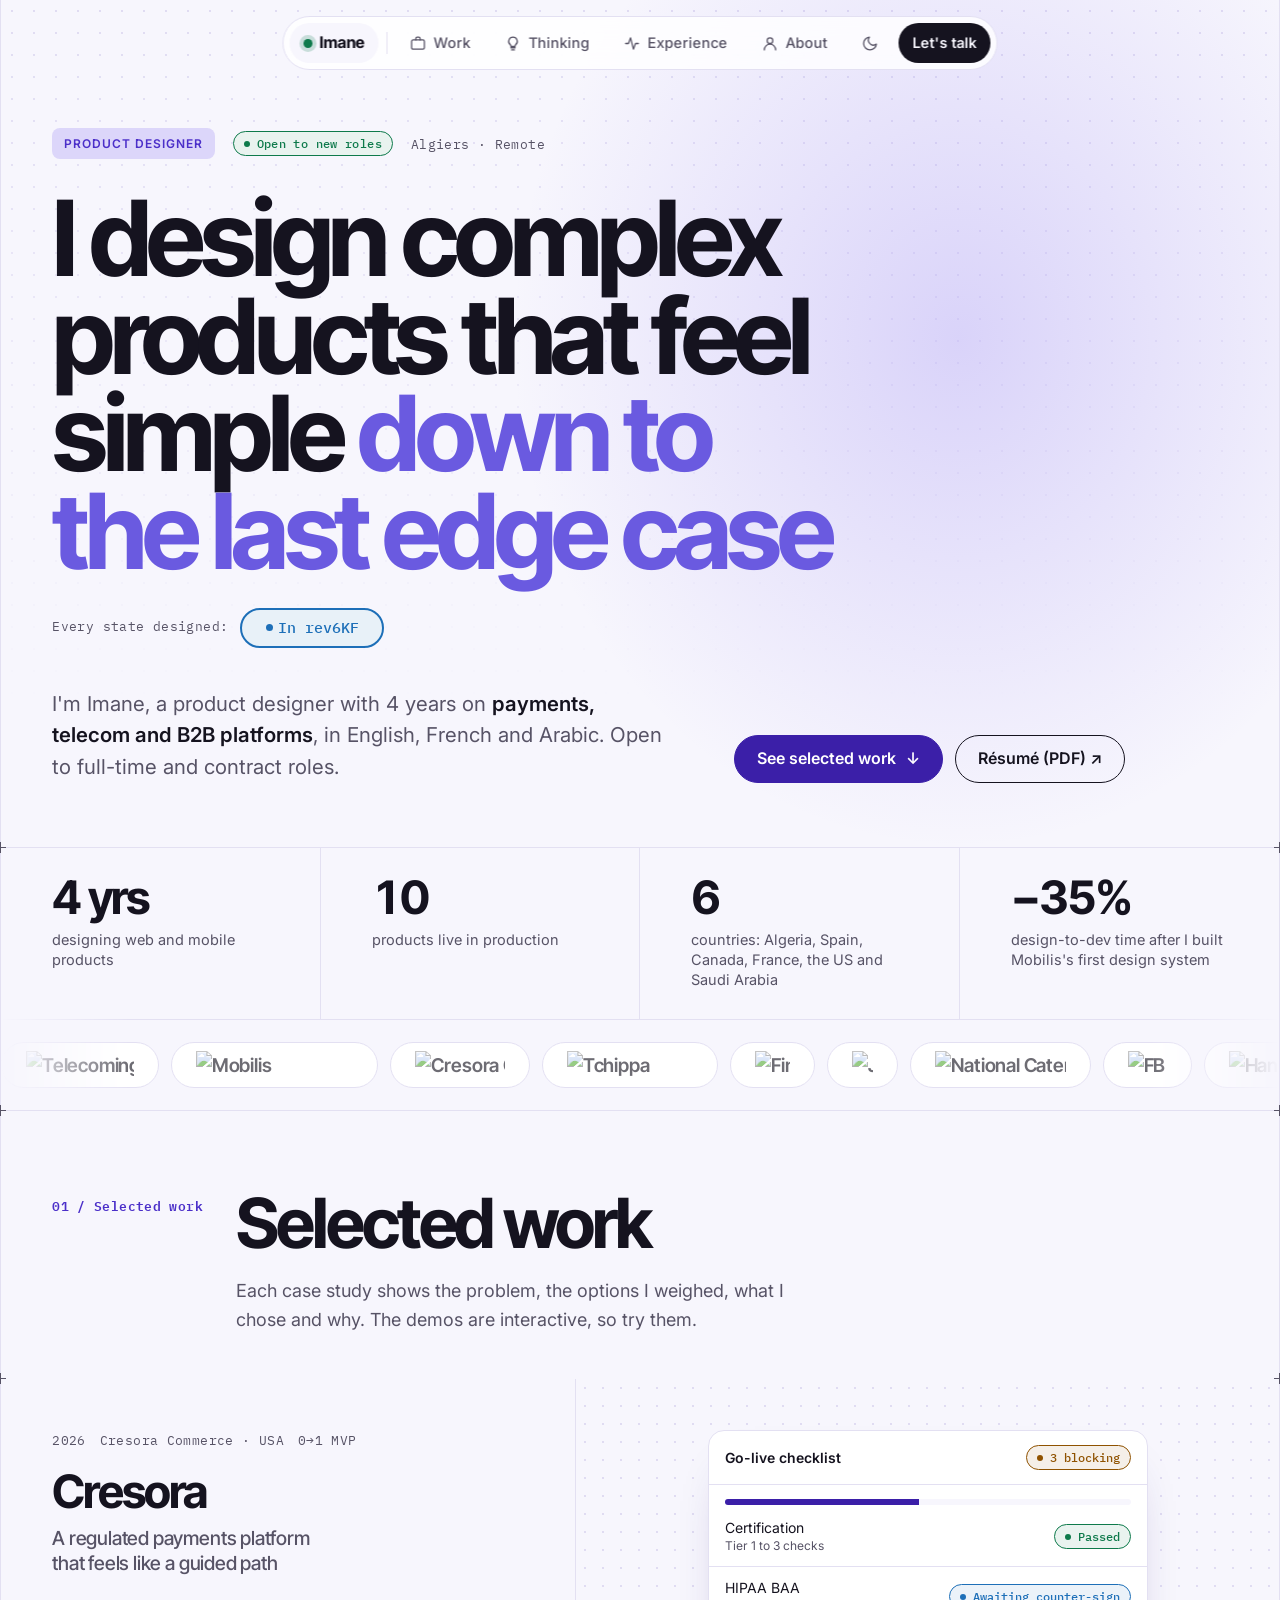
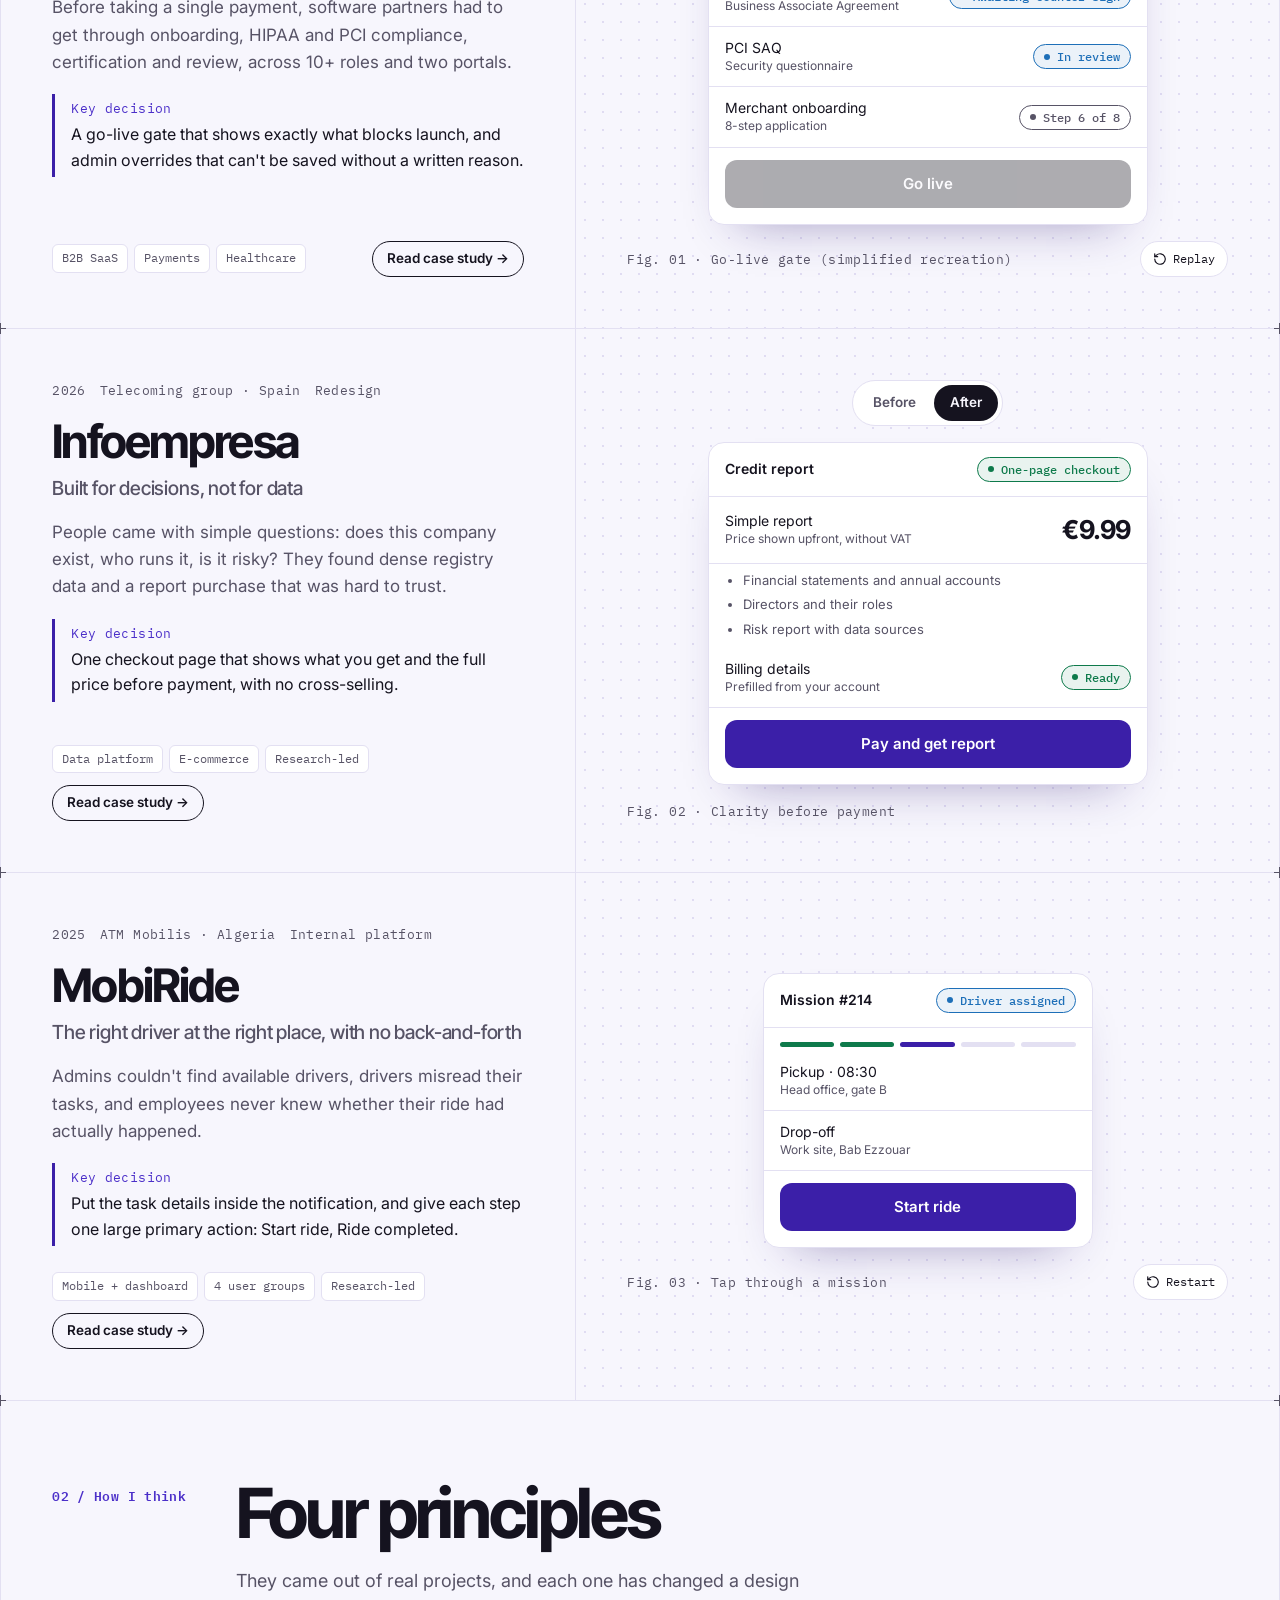
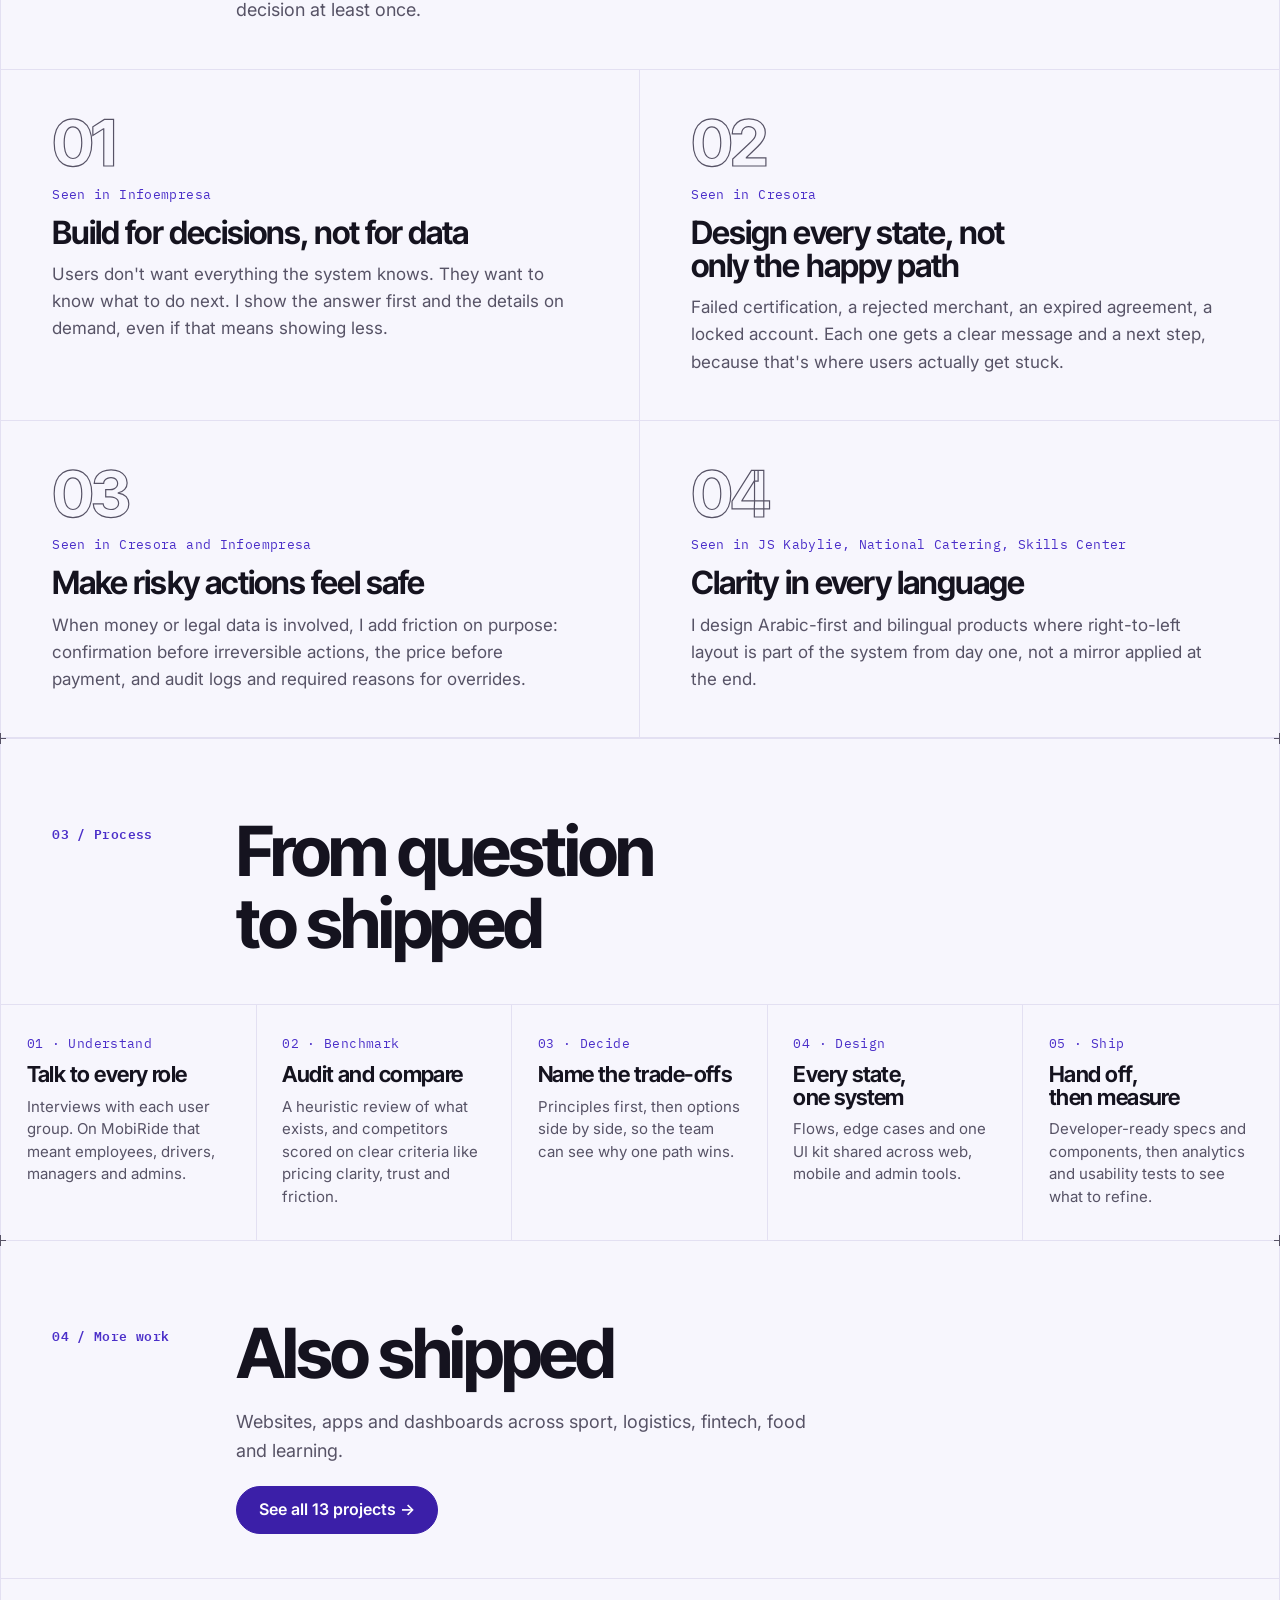
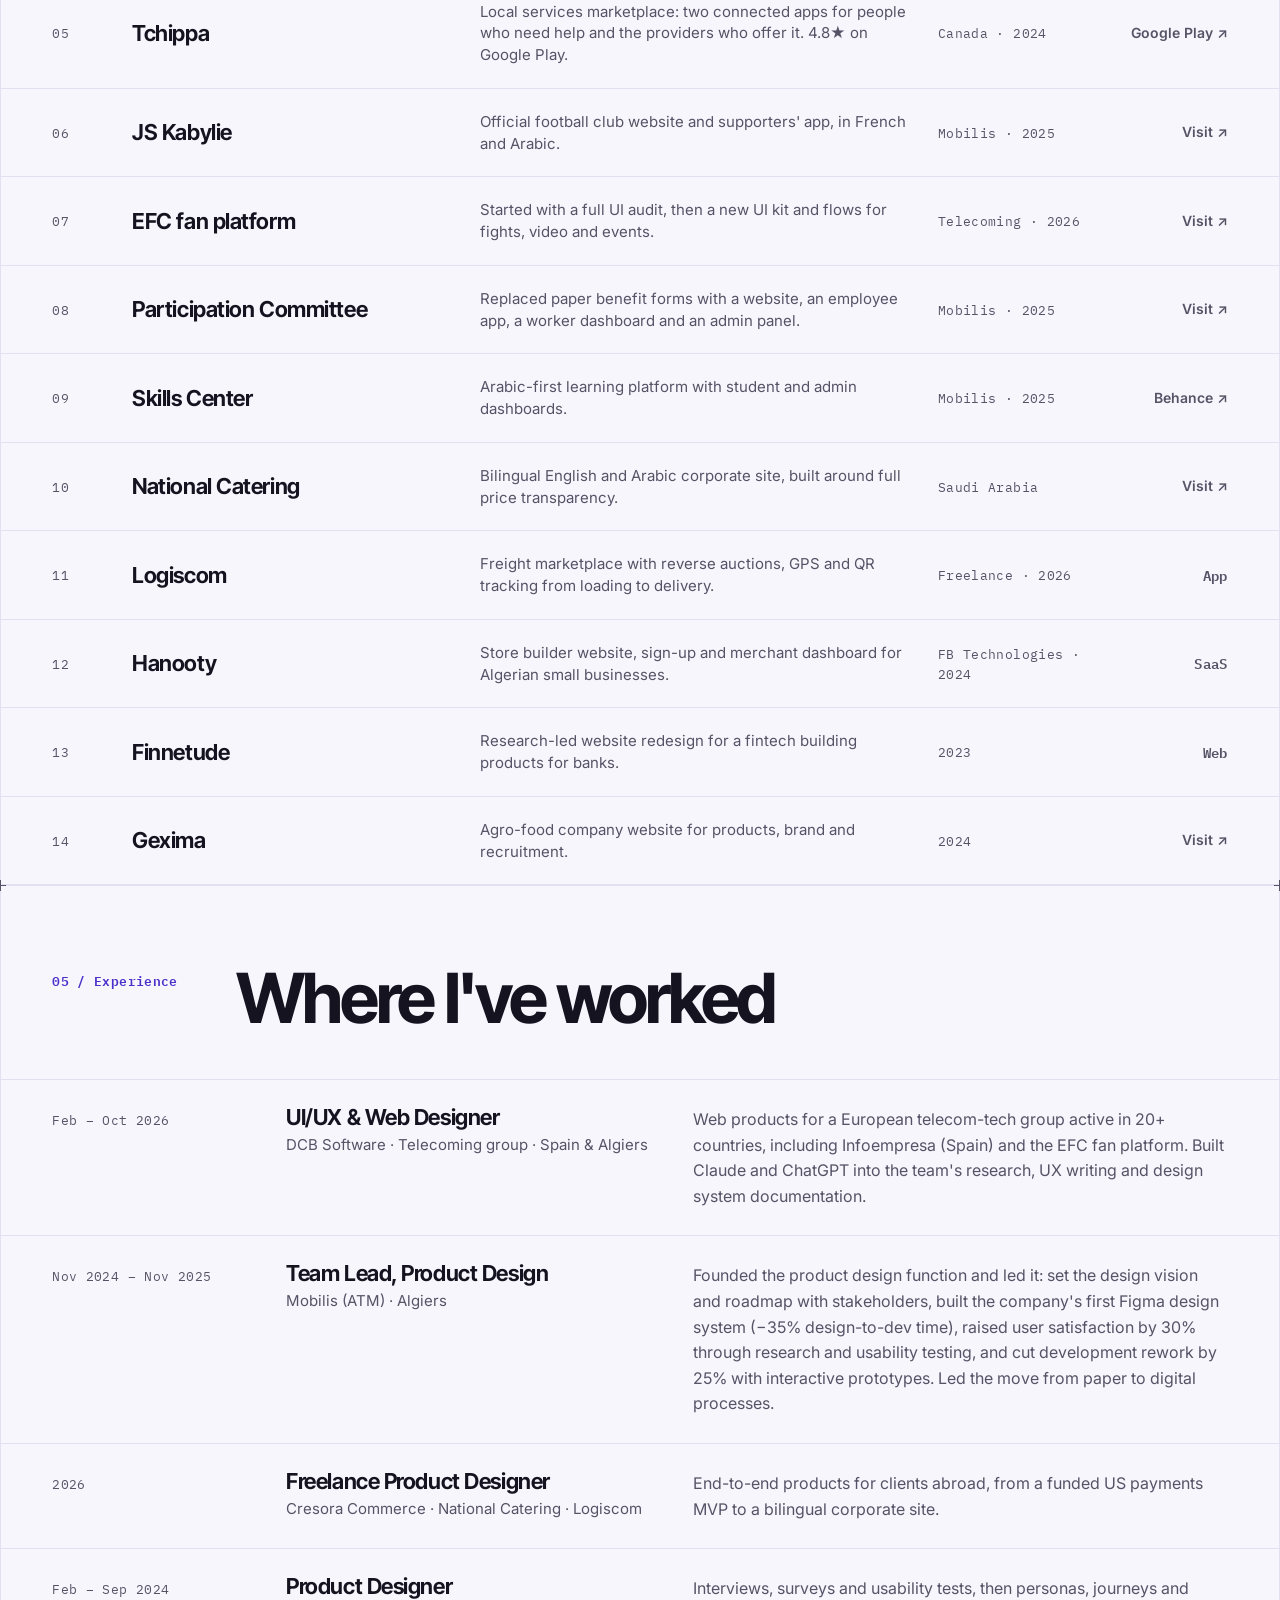
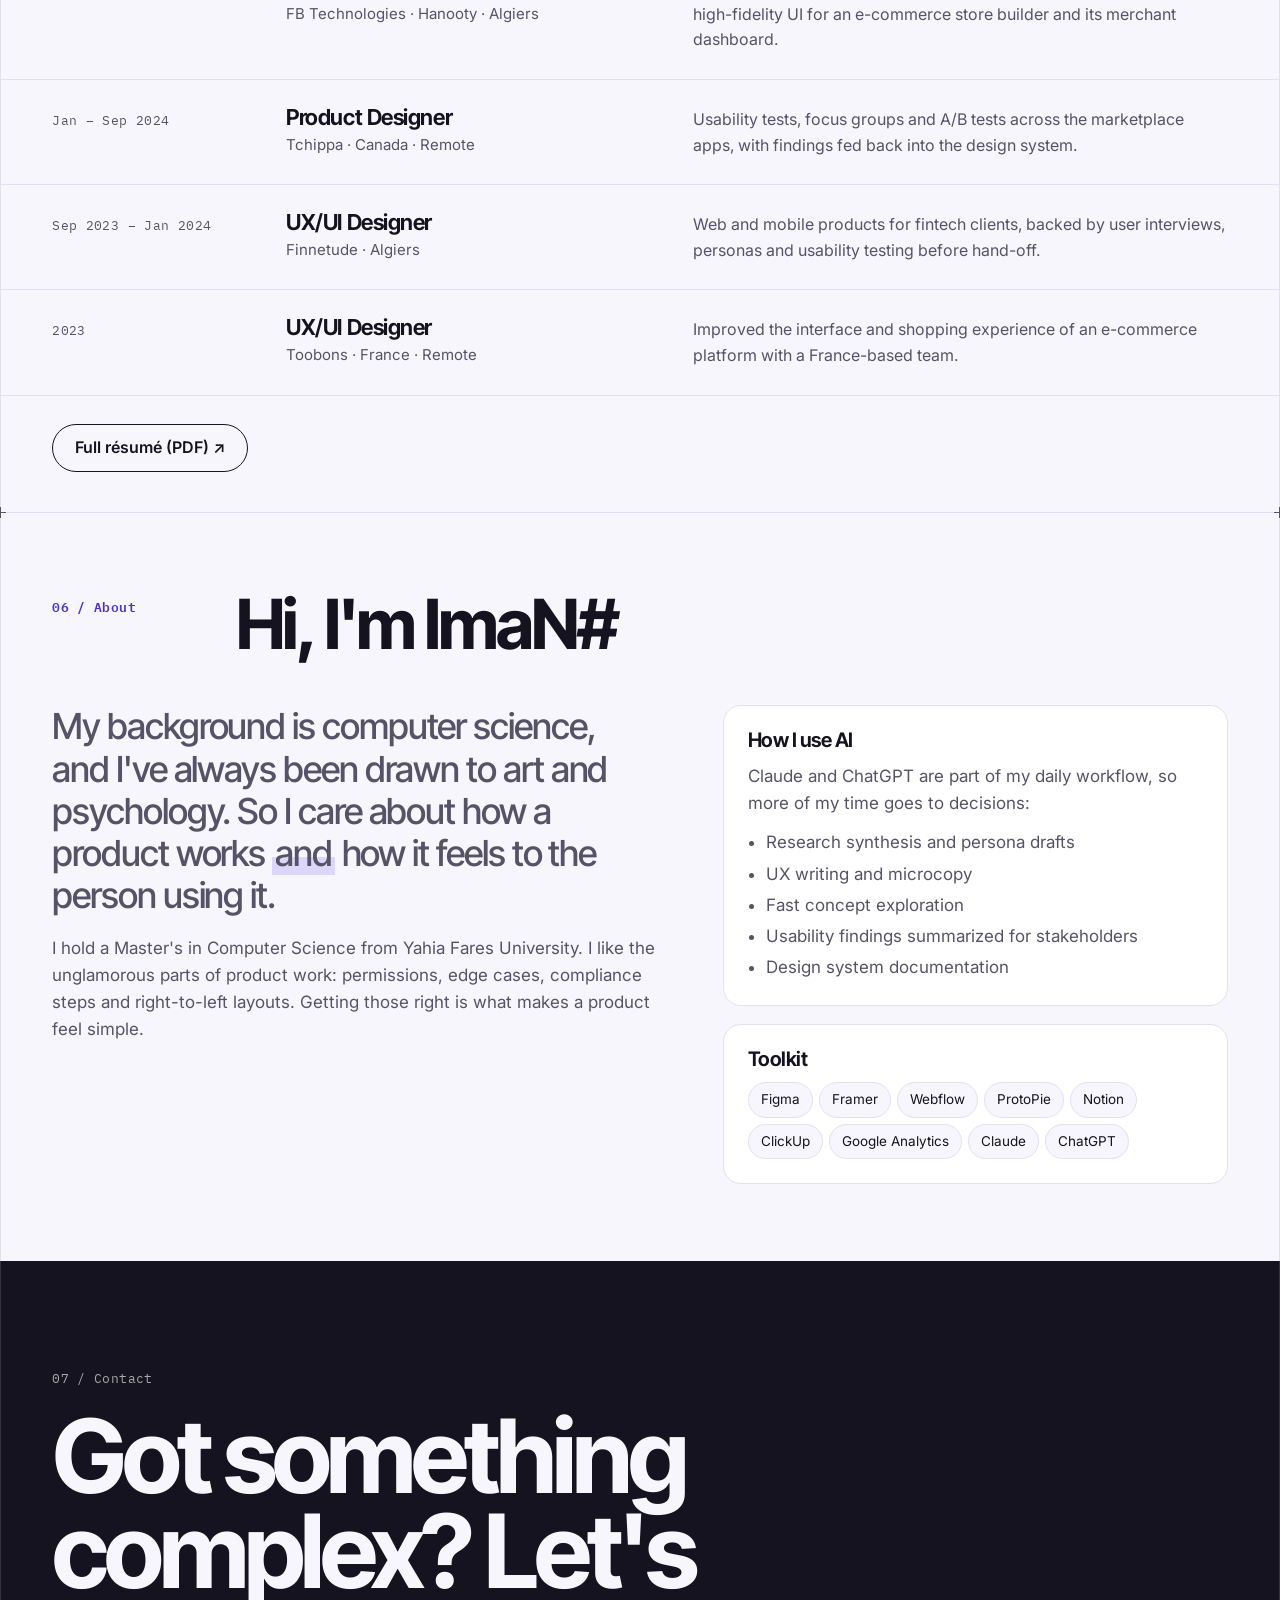
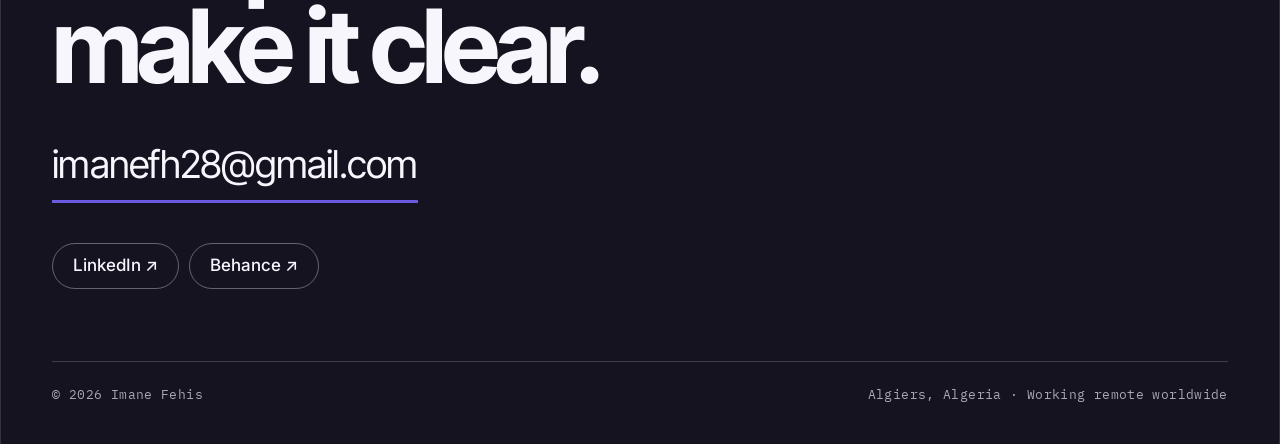
==== index.html @ be2cca4a "Add files via upload" ====
<!DOCTYPE html>
<html lang="en">
<head>
<meta charset="utf-8">
<meta name="viewport" content="width=device-width, initial-scale=1">
<title>Imane Fehis Portfolio</title>
<meta name="description" content="Imane Fehis, product designer for complex, regulated and bilingual products: payments, telecom and B2B platforms.">
<link rel="preconnect" href="https://fonts.googleapis.com">
<link rel="preconnect" href="https://fonts.gstatic.com" crossorigin="">
<link rel="stylesheet" href="https://fonts.googleapis.com/css2?family=Inter+Tight:wght@500;600;700;800&amp;family=Inter:wght@400;500;600&amp;family=IBM+Plex+Mono:wght@400;500;600&amp;display=swap">
<link rel="stylesheet" href="style.css?v=4">
</head>
<body>

<nav class="pillnav" aria-label="Main">
  <a class="home" href="#top" data-nav=""><span class="dot" aria-hidden="true"></span><span class="name">Imane</span></a>
  <span class="sep" aria-hidden="true"></span>
  <a href="work.html"><svg viewBox="0 0 24 24" fill="none" stroke="currentColor" stroke-width="1.8" stroke-linecap="round" stroke-linejoin="round" aria-hidden="true"><rect x="3" y="7" width="18" height="13" rx="2"></rect><path d="M9 7V5a2 2 0 0 1 2-2h2a2 2 0 0 1 2 2v2"></path></svg><span class="label">Work</span></a>
  <a href="#thinking" data-nav=""><svg viewBox="0 0 24 24" fill="none" stroke="currentColor" stroke-width="1.8" stroke-linecap="round" stroke-linejoin="round" aria-hidden="true"><path d="M9 18h6M10 21h4M12 3a6 6 0 0 0-4 10.5c.7.7 1 1.5 1 2.5h6c0-1 .3-1.8 1-2.5A6 6 0 0 0 12 3z"></path></svg><span class="label">Thinking</span></a>
  <a href="#experience" data-nav=""><svg viewBox="0 0 24 24" fill="none" stroke="currentColor" stroke-width="1.8" stroke-linecap="round" stroke-linejoin="round" aria-hidden="true"><path d="M3 12h4l3-8 4 16 3-8h4"></path></svg><span class="label">Experience</span></a>
  <a href="#about" data-nav=""><svg viewBox="0 0 24 24" fill="none" stroke="currentColor" stroke-width="1.8" stroke-linecap="round" stroke-linejoin="round" aria-hidden="true"><circle cx="12" cy="8" r="4"></circle><path d="M4 21a8 8 0 0 1 16 0"></path></svg><span class="label">About</span></a>
  <button type="button" id="themeToggle" aria-label="Switch theme"><svg viewBox="0 0 24 24" fill="none" stroke="currentColor" stroke-width="1.8" stroke-linecap="round" stroke-linejoin="round" aria-hidden="true"><path d="M21 12.8A9 9 0 1 1 11.2 3a7 7 0 0 0 9.8 9.8z"></path></svg></button>
  <a class="cta" href="#contact">Let's talk</a>
</nav>

<ul class="ticks" aria-label="Sections">
  <li><a href="#top" aria-label="Intro"></a></li>
  <li><a href="#work" aria-label="Selected work"></a></li>
  <li><a href="#thinking" aria-label="How I think"></a></li>
  <li><a href="#process" aria-label="Process"></a></li>
  <li><a href="#more" aria-label="More work"></a></li>
  <li><a href="#experience" aria-label="Experience"></a></li>
  <li><a href="#about" aria-label="About"></a></li>
  <li><a href="#contact" aria-label="Contact"></a></li>
</ul>

<main class="frame">
  <!-- HERO -->
  <section class="hero" id="top" data-track="">
    <div class="eyebrow mono">
      <span class="tagpill">Product designer</span>
      <span class="chip ok pulse">Open to new roles</span>
      <span>Algiers · Remote</span>
    </div>
    <h1><span class="w" style="--i:0">I</span> <span class="w" style="--i:1">design</span> <span class="w" style="--i:2">complex</span> <span class="w" style="--i:3">products</span> <span class="w" style="--i:4">that</span> <span class="w" style="--i:5">feel</span> <span class="w" style="--i:6">simple</span> <span class="h1-sub"><span class="w" style="--i:7">down</span> <span class="w" style="--i:8">to</span> <span class="w" style="--i:9">the</span> <span class="w" style="--i:10">last</span> <span class="w" style="--i:11">edge</span> <span class="w" style="--i:12">case</span></span></h1>
    <p class="state-row mono"><span>Every state designed:</span> <span class="live-state" id="liveState" style="color: var(--ok); background: color-mix(in srgb, var(--ok) 10%, var(--sheet));" aria-hidden="true">Approved</span></p>
    <div class="hero-grid">
      <div>
        <p class="lede">I'm Imane, a product designer with 4 years on <strong>payments, telecom and B2B platforms</strong>, in English, French and Arabic. Open to full-time and contract roles.</p>
      </div>
      <div class="actions">
        <a class="btn primary" href="#work">See selected work <span aria-hidden="true">↓</span></a>
        <a class="btn" href="resume.pdf" target="_blank" rel="noopener">Résumé (PDF) ↗</a>
      </div>
    </div>
  </section>

  <div class="band facts">
    <div class="fact"><b>4 yrs</b><span>designing web and mobile products</span></div>
    <div class="fact"><b>10</b><span>products live in production</span></div>
    <div class="fact"><b>6</b><span>countries: Algeria, Spain, Canada, France, the US and Saudi Arabia</span></div>
    <div class="fact"><b>−35%</b><span>design-to-dev time after I built Mobilis's first design system</span></div>
  </div>

  <div class="band marquee" aria-label="Teams I've designed for">
    <ul>
      <li class="logo-li"><img class="logo" src="images/logos/telecoming.png" alt="Telecoming" style="aspect-ratio: 366 / 95;"></li><li class="logo-li"><img class="logo" src="images/logos/mobilis.png" alt="Mobilis" style="aspect-ratio: 349 / 62;"></li><li class="logo-li"><img class="logo" src="images/logos/cresora.png" alt="Cresora Commerce" style="aspect-ratio: 383 / 120;"></li><li class="logo-li"><img class="logo" src="images/logos/tchippa.png" alt="Tchippa" style="aspect-ratio: 541 / 120;"></li><li class="logo-li"><img class="logo" src="images/logos/finnetude.png" alt="Finnetude" style="aspect-ratio: 142 / 114;"></li><li class="logo-li"><img class="logo" src="images/logos/jskabylie.png" alt="JS Kabylie" style="aspect-ratio: 92 / 120;"></li><li class="logo-li"><img class="logo" src="images/logos/nationalcatering.png" alt="National Catering" style="aspect-ratio: 558 / 120;"></li><li class="logo-li"><img class="logo" src="images/logos/fbtech.png" alt="FB Technologies" style="aspect-ratio: 167 / 120;"></li><li class="logo-li"><img class="logo" src="images/logos/hanooty.png" alt="Hanooty" style="aspect-ratio: 195 / 74;"></li><li class="logo-li"><img class="logo" src="images/logos/efc.png" alt="EFC" style="aspect-ratio: 281 / 120;"></li><li class="logo-li"><img class="logo" src="images/logos/infoempresa.png" alt="Infoempresa" style="aspect-ratio: 551 / 120;"></li><li class="logo-li" aria-hidden="true"><img class="logo" src="images/logos/telecoming.png" alt="" style="aspect-ratio: 366 / 95;"></li><li class="logo-li" aria-hidden="true"><img class="logo" src="images/logos/mobilis.png" alt="" style="aspect-ratio: 349 / 62;"></li><li class="logo-li" aria-hidden="true"><img class="logo" src="images/logos/cresora.png" alt="" style="aspect-ratio: 383 / 120;"></li><li class="logo-li" aria-hidden="true"><img class="logo" src="images/logos/tchippa.png" alt="" style="aspect-ratio: 541 / 120;"></li><li class="logo-li" aria-hidden="true"><img class="logo" src="images/logos/finnetude.png" alt="" style="aspect-ratio: 142 / 114;"></li><li class="logo-li" aria-hidden="true"><img class="logo" src="images/logos/jskabylie.png" alt="" style="aspect-ratio: 92 / 120;"></li><li class="logo-li" aria-hidden="true"><img class="logo" src="images/logos/nationalcatering.png" alt="" style="aspect-ratio: 558 / 120;"></li><li class="logo-li" aria-hidden="true"><img class="logo" src="images/logos/fbtech.png" alt="" style="aspect-ratio: 167 / 120;"></li><li class="logo-li" aria-hidden="true"><img class="logo" src="images/logos/hanooty.png" alt="" style="aspect-ratio: 195 / 74;"></li><li class="logo-li" aria-hidden="true"><img class="logo" src="images/logos/efc.png" alt="" style="aspect-ratio: 281 / 120;"></li><li class="logo-li" aria-hidden="true"><img class="logo" src="images/logos/infoempresa.png" alt="" style="aspect-ratio: 551 / 120;"></li>
    </ul>
  </div>

  <!-- SELECTED WORK -->
  <section class="band" id="work" data-track="">
    <div class="inner" style="padding-bottom: 0;">
      <div class="head">
        <span class="num mono">01 / Selected work</span>
        <div>
          <h2 data-scramble="">Selected work</h2>
          <p>Each case study shows the problem, the options I weighed, what I chose and why. The demos are interactive, so try them.</p>
        </div>
      </div>
    </div>

    <!-- Cresora -->
    <article class="feature band">
      <div class="feature-text">
        <div class="feature-meta mono"><span>2026</span><span>Cresora Commerce · USA</span><span>0→1 MVP</span></div>
        <h3>Cresora <small>A regulated payments platform that feels like a guided path</small></h3>
        <p class="problem">Before taking a single payment, software partners had to get through onboarding, HIPAA and PCI compliance, certification and review, across 10+ roles and two portals.</p>
        <div class="decision"><span class="k mono">Key decision</span><p>A go-live gate that shows exactly what blocks launch, and admin overrides that can't be saved without a written reason.</p></div>
        <div class="feature-foot">
          <div class="tags"><span class="tag">B2B SaaS</span><span class="tag">Payments</span><span class="tag">Healthcare</span></div>
          <a class="btn small" href="cresora.html">Read case study →</a>
        </div>
      </div>
      <div class="stage">
        <div class="demo" id="demoGate">
          <div class="demo-head"><span>Go-live checklist</span><span class="chip warn" data-k="head">3 blocking</span></div>
          <div class="bar"><i></i></div>
          <div class="demo-row"><div class="l">Certification<small>Tier 1 to 3 checks</small></div><span class="chip ok" data-k="cert">Passed</span></div>
          <div class="demo-row"><div class="l">HIPAA BAA<small>Business Associate Agreement</small></div><span class="chip review" data-k="baa">Awaiting counter-sign</span></div>
          <div class="demo-row"><div class="l">PCI SAQ<small>Security questionnaire</small></div><span class="chip block" data-k="pci">Missing</span></div>
          <div class="demo-row"><div class="l">Merchant onboarding<small>8-step application</small></div><span class="chip idle" data-k="mer">Step 6 of 8</span></div>
          <button type="button" class="demo-btn" disabled="">Go live</button>
        </div>
        <div class="fig mono"><span>Fig. 01 · Go-live gate (simplified recreation)</span><button type="button" class="replay" data-replay="gate"><svg viewBox="0 0 24 24" fill="none" stroke="currentColor" stroke-width="2" stroke-linecap="round" stroke-linejoin="round" aria-hidden="true"><path d="M3 12a9 9 0 1 0 3-6.7L3 8"></path><path d="M3 3v5h5"></path></svg>Replay</button></div>
      </div>
    </article>

    <!-- Infoempresa -->
    <article class="feature band">
      <div class="feature-text">
        <div class="feature-meta mono"><span>2026</span><span>Telecoming group · Spain</span><span>Redesign</span></div>
        <h3>Infoempresa <small>Built for decisions, not for data</small></h3>
        <p class="problem">People came with simple questions: does this company exist, who runs it, is it risky? They found dense registry data and a report purchase that was hard to trust.</p>
        <div class="decision"><span class="k mono">Key decision</span><p>One checkout page that shows what you get and the full price before payment, with no cross-selling.</p></div>
        <div class="feature-foot">
          <div class="tags"><span class="tag">Data platform</span><span class="tag">E-commerce</span><span class="tag">Research-led</span></div>
          <a class="btn small" href="infoempresa.html">Read case study →</a>
        </div>
      </div>
      <div class="stage">
        <div class="seg" role="group" aria-label="Compare checkout versions">
          <button type="button" data-mode="before" aria-pressed="false">Before</button>
          <button type="button" data-mode="after" aria-pressed="true">After</button>
        </div>
        <div class="demo" id="demoBuy">
          <div data-show="before" class="hide">
            <div class="demo-head"><span>Credit report</span><span class="chip idle">Step 1 of 3</span></div>
            <div class="demo-row"><div class="l">What's included?<small>Shown after adding to cart</small></div><span class="chip block">Unclear</span></div>
            <div class="demo-row"><div class="l">Price<small>Calculated at checkout</small></div><span class="chip block">Hidden</span></div>
            <div class="demo-row"><div class="l">Then<small>Cart → Billing → Payment</small></div><span class="chip warn">3 pages</span></div>
            <button type="button" class="demo-btn">Add to cart</button>
          </div>
          <div data-show="after">
            <div class="demo-head"><span>Credit report</span><span class="chip ok">One-page checkout</span></div>
            <div class="demo-row"><div class="l">Simple report<small>Price shown upfront, without VAT</small></div><span class="price">€9.99</span></div>
            <ul class="includes">
              <li>Financial statements and annual accounts</li>
              <li>Directors and their roles</li>
              <li>Risk report with data sources</li>
            </ul>
            <div class="demo-row"><div class="l">Billing details<small>Prefilled from your account</small></div><span class="chip ok">Ready</span></div>
            <button type="button" class="demo-btn go">Pay and get report</button>
          </div>
        </div>
        <div class="fig mono"><span>Fig. 02 · Clarity before payment</span></div>
      </div>
    </article>

    <!-- MobiRide -->
    <article class="feature band">
      <div class="feature-text">
        <div class="feature-meta mono"><span>2025</span><span>ATM Mobilis · Algeria</span><span>Internal platform</span></div>
        <h3>MobiRide <small>The right driver at the right place, with no back-and-forth</small></h3>
        <p class="problem">Admins couldn't find available drivers, drivers misread their tasks, and employees never knew whether their ride had actually happened.</p>
        <div class="decision"><span class="k mono">Key decision</span><p>Put the task details inside the notification, and give each step one large primary action: Start ride, Ride completed.</p></div>
        <div class="feature-foot">
          <div class="tags"><span class="tag">Mobile + dashboard</span><span class="tag">4 user groups</span><span class="tag">Research-led</span></div>
          <a class="btn small" href="mobiride.html">Read case study →</a>
        </div>
      </div>
      <div class="stage">
        <div class="demo" id="demoRide" style="max-width: 330px;">
          <div class="demo-head"><span>Mission #214</span><span class="chip review" data-k="status">Driver assigned</span></div>
          <div class="steps" aria-hidden="true"><span></span><span></span><span></span><span></span><span></span></div>
          <div class="demo-row"><div class="l">Pickup · 08:30<small>Head office, gate B</small></div></div>
          <div class="demo-row"><div class="l">Drop-off<small>Work site, Bab Ezzouar</small></div></div>
          <button type="button" class="demo-btn go">Start ride</button>
          <div data-k="rate" class="hide">
            <div class="demo-row"><div class="l">How was your ride?<small>Employee view</small></div></div>
            <div class="stars">
              <button type="button" aria-label="1 star" aria-pressed="false">★</button>
              <button type="button" aria-label="2 stars" aria-pressed="false">★</button>
              <button type="button" aria-label="3 stars" aria-pressed="false">★</button>
              <button type="button" aria-label="4 stars" aria-pressed="false">★</button>
              <button type="button" aria-label="5 stars" aria-pressed="false">★</button>
            </div>
          </div>
          <div class="toast hide" data-k="toast" role="status">Employee notified: your ride is complete.</div>
        </div>
        <div class="fig mono"><span>Fig. 03 · Tap through a mission</span><button type="button" class="replay" data-replay="ride"><svg viewBox="0 0 24 24" fill="none" stroke="currentColor" stroke-width="2" stroke-linecap="round" stroke-linejoin="round" aria-hidden="true"><path d="M3 12a9 9 0 1 0 3-6.7L3 8"></path><path d="M3 3v5h5"></path></svg>Restart</button></div>
      </div>
    </article>
  </section>

  <!-- HOW I THINK -->
  <section class="band" id="thinking" data-track="">
    <div class="inner" style="padding-bottom: 0;">
      <div class="head">
        <span class="num mono">02 / How I think</span>
        <div>
          <h2 data-scramble="">Four principles</h2>
          <p>They came out of real projects, and each one has changed a design decision at least once.</p>
        </div>
      </div>
    </div>
    <div class="principles">
      <div class="principle reveal"><span class="n" aria-hidden="true">01</span><span class="mono seen">Seen in Infoempresa</span><h3>Build for decisions, not for data</h3><p>Users don't want everything the system knows. They want to know what to do next. I show the answer first and the details on demand, even if that means showing less.</p></div>
      <div class="principle reveal"><span class="n" aria-hidden="true">02</span><span class="mono seen">Seen in Cresora</span><h3>Design every state, not only the happy path</h3><p>Failed certification, a rejected merchant, an expired agreement, a locked account. Each one gets a clear message and a next step, because that's where users actually get stuck.</p></div>
      <div class="principle reveal"><span class="n" aria-hidden="true">03</span><span class="mono seen">Seen in Cresora and Infoempresa</span><h3>Make risky actions feel safe</h3><p>When money or legal data is involved, I add friction on purpose: confirmation before irreversible actions, the price before payment, and audit logs and required reasons for overrides.</p></div>
      <div class="principle reveal"><span class="n" aria-hidden="true">04</span><span class="mono seen">Seen in JS Kabylie, National Catering, Skills Center</span><h3>Clarity in every language</h3><p>I design Arabic-first and bilingual products where right-to-left layout is part of the system from day one, not a mirror applied at the end.</p></div>
    </div>
  </section>

  <!-- PROCESS -->
  <section class="band" id="process" data-track="">
    <div class="inner" style="padding-bottom: 0;">
      <div class="head">
        <span class="num mono">03 / Process</span>
        <div><h2 data-scramble="">From question to shipped</h2></div>
      </div>
    </div>
    <div class="process">
      <div class="step"><span class="mono">01 · Understand</span><h4>Talk to every role</h4><p>Interviews with each user group. On MobiRide that meant employees, drivers, managers and admins.</p></div>
      <div class="step"><span class="mono">02 · Benchmark</span><h4>Audit and compare</h4><p>A heuristic review of what exists, and competitors scored on clear criteria like pricing clarity, trust and friction.</p></div>
      <div class="step"><span class="mono">03 · Decide</span><h4>Name the trade-offs</h4><p>Principles first, then options side by side, so the team can see why one path wins.</p></div>
      <div class="step"><span class="mono">04 · Design</span><h4>Every state, one system</h4><p>Flows, edge cases and one UI kit shared across web, mobile and admin tools.</p></div>
      <div class="step"><span class="mono">05 · Ship</span><h4>Hand off, then measure</h4><p>Developer-ready specs and components, then analytics and usability tests to see what to refine.</p></div>
    </div>
  </section>

  <!-- MORE WORK -->
  <section class="band" id="more" data-track="">
    <div class="inner" style="padding-bottom: 0;">
      <div class="head">
        <span class="num mono">04 / More work</span>
        <div>
          <h2 data-scramble="">Also shipped</h2>
          <p>Websites, apps and dashboards across sport, logistics, fintech, food and learning.</p>
          <p style="margin-top: 20px;"><a class="btn primary" href="work.html">See all 13 projects →</a></p>
        </div>
      </div>
    </div>
    <div class="index-list">
      <a class="irow" href="https://play.google.com/store/apps/details?id=com.tchippa.app"><span class="i mono">05</span><h4>Tchippa</h4><p>Local services marketplace: two connected apps for people who need help and the providers who offer it. 4.8★ on Google Play.</p><span class="who mono">Canada · 2024</span><span class="go">Google Play ↗</span></a>
      <a class="irow" href="https://jskabylie.dz/"><span class="i mono">06</span><h4>JS Kabylie</h4><p>Official football club website and supporters' app, in French and Arabic.</p><span class="who mono">Mobilis · 2025</span><span class="go">Visit ↗</span></a>
      <a class="irow" href="https://za.efcfights.net/en"><span class="i mono">07</span><h4>EFC fan platform</h4><p>Started with a full UI audit, then a new UI kit and flows for fights, video and events.</p><span class="who mono">Telecoming · 2026</span><span class="go">Visit ↗</span></a>
      <a class="irow" href="https://cp.mobilis.dz/"><span class="i mono">08</span><h4>Participation Committee</h4><p>Replaced paper benefit forms with a website, an employee app, a worker dashboard and an admin panel.</p><span class="who mono">Mobilis · 2025</span><span class="go">Visit ↗</span></a>
      <a class="irow" href="https://www.behance.net/gallery/230549726/SkillCenter-Digital-Learning-Platform"><span class="i mono">09</span><h4>Skills Center</h4><p>Arabic-first learning platform with student and admin dashboards.</p><span class="who mono">Mobilis · 2025</span><span class="go">Behance ↗</span></a>
      <a class="irow" href="https://nationalcatering.sa/"><span class="i mono">10</span><h4>National Catering</h4><p>Bilingual English and Arabic corporate site, built around full price transparency.</p><span class="who mono">Saudi Arabia</span><span class="go">Visit ↗</span></a>
      <div class="irow"><span class="i mono">11</span><h4>Logiscom</h4><p>Freight marketplace with reverse auctions, GPS and QR tracking from loading to delivery.</p><span class="who mono">Freelance · 2026</span><span class="go mono">App</span></div>
      <div class="irow"><span class="i mono">12</span><h4>Hanooty</h4><p>Store builder website, sign-up and merchant dashboard for Algerian small businesses.</p><span class="who mono">FB Technologies · 2024</span><span class="go mono">SaaS</span></div>
      <div class="irow"><span class="i mono">13</span><h4>Finnetude</h4><p>Research-led website redesign for a fintech building products for banks.</p><span class="who mono">2023</span><span class="go mono">Web</span></div>
      <a class="irow" href="https://gexima.dz/"><span class="i mono">14</span><h4>Gexima</h4><p>Agro-food company website for products, brand and recruitment.</p><span class="who mono">2024</span><span class="go">Visit ↗</span></a>
    </div>
  </section>

  <!-- EXPERIENCE -->
  <section class="band" id="experience" data-track="">
    <div class="inner" style="padding-bottom: 0;">
      <div class="head">
        <span class="num mono">05 / Experience</span>
        <div><h2 data-scramble="">Where I've worked</h2></div>
      </div>
    </div>
    <div class="xp">
      <div class="xp-row"><span class="when mono">Feb – Oct 2026</span><div><h4>UI/UX &amp; Web Designer</h4><div class="org">DCB Software · Telecoming group · Spain &amp; Algiers</div></div><p>Web products for a European telecom-tech group active in 20+ countries, including Infoempresa (Spain) and the EFC fan platform. Built Claude and ChatGPT into the team's research, UX writing and design system documentation.</p></div>
      <div class="xp-row"><span class="when mono">Nov 2024 – Nov 2025</span><div><h4>Team Lead, Product Design</h4><div class="org">Mobilis (ATM) · Algiers</div></div><p>Founded the product design function and led it: set the design vision and roadmap with stakeholders, built the company's first Figma design system (−35% design-to-dev time), raised user satisfaction by 30% through research and usability testing, and cut development rework by 25% with interactive prototypes. Led the move from paper to digital processes.</p></div>
      <div class="xp-row"><span class="when mono">2026</span><div><h4>Freelance Product Designer</h4><div class="org">Cresora Commerce · National Catering · Logiscom</div></div><p>End-to-end products for clients abroad, from a funded US payments MVP to a bilingual corporate site.</p></div>
      <div class="xp-row"><span class="when mono">Feb – Sep 2024</span><div><h4>Product Designer</h4><div class="org">FB Technologies · Hanooty · Algiers</div></div><p>Interviews, surveys and usability tests, then personas, journeys and high-fidelity UI for an e-commerce store builder and its merchant dashboard.</p></div>
      <div class="xp-row"><span class="when mono">Jan – Sep 2024</span><div><h4>Product Designer</h4><div class="org">Tchippa · Canada · Remote</div></div><p>Usability tests, focus groups and A/B tests across the marketplace apps, with findings fed back into the design system.</p></div>
      <div class="xp-row"><span class="when mono">Sep 2023 – Jan 2024</span><div><h4>UX/UI Designer</h4><div class="org">Finnetude · Algiers</div></div><p>Web and mobile products for fintech clients, backed by user interviews, personas and usability testing before hand-off.</p></div>
      <div class="xp-row"><span class="when mono">2023</span><div><h4>UX/UI Designer</h4><div class="org">Toobons · France · Remote</div></div><p>Improved the interface and shopping experience of an e-commerce platform with a France-based team.</p></div>
    </div>
    <div class="inner" style="padding-top: 28px; padding-bottom: 40px;"><a class="btn" href="resume.pdf" target="_blank" rel="noopener">Full résumé (PDF) ↗</a></div>
  </section>

  <!-- ABOUT -->
  <section class="band" id="about" data-track="">
    <div class="inner">
      <div class="head">
        <span class="num mono">06 / About</span>
        <div><h2 data-scramble="">Hi, I'm Imane</h2></div>
      </div>
      <div class="about">
        <div class="col">
          <p class="big">My background is computer science, and I've always been drawn to art and psychology. So I care about how a product works <span class="hl">and</span> how it feels to the person using it.</p>
          <p>I hold a Master's in Computer Science from Yahia Fares University. I like the unglamorous parts of product work: permissions, edge cases, compliance steps and right-to-left layouts. Getting those right is what makes a product feel simple.</p>
        </div>
        <div class="col">
          <div class="card">
            <h4>How I use AI</h4>
            <p>Claude and ChatGPT are part of my daily workflow, so more of my time goes to decisions:</p>
            <ul style="margin: 0; padding-left: 18px; display: flex; flex-direction: column; gap: 4px;"><li>Research synthesis and persona drafts</li><li>UX writing and microcopy</li><li>Fast concept exploration</li><li>Usability findings summarized for stakeholders</li><li>Design system documentation</li></ul>
          </div>
          <div class="card">
            <h4>Toolkit</h4>
            <div class="pills"><span>Figma</span><span>Framer</span><span>Webflow</span><span>ProtoPie</span><span>Notion</span><span>ClickUp</span><span>Google Analytics</span><span>Claude</span><span>ChatGPT</span></div>
          </div>
        </div>
      </div>
    </div>
  </section>
</main>

<footer class="contact" id="contact" data-track="">
  <div class="frame" style="border-color: color-mix(in srgb, var(--paper) 14%, transparent);">
    <div class="inner">
      <span class="mono">07 / Contact</span>
      <h2>Got something complex? Let's make it clear.</h2>
      <a class="mail" href="mailto:imanefh28@gmail.com">imanefh28@gmail.com</a>
      <div class="links">
        <a href="https://www.linkedin.com/in/fehis-imane/">LinkedIn ↗</a>
        <a href="https://www.behance.net/imanefh">Behance ↗</a>
      </div>
      <div class="foot mono"><span>© <span id="year">2026</span> Imane Fehis</span><span>Algiers, Algeria · Working remote worldwide</span></div>
    </div>
  </div>
</footer>

<script src="main.js?v=4"></script>
</body>
</html>
---- style.css ----
/* Imane Fehis portfolio
   Layout idea: a framed "product spec sheet". Hairline frame rails with
   corner ticks, numbered sections, figure captions. Indigo brand accent.
   The bold moments: live state chips and interactive demos you can replay. */
/* Brand: indigo, violet and lavender from the LinkedIn banner. */
:root {
  --paper: #F7F6FD;
  --sheet: #FFFFFF;
  --ink: #15131F;
  --ink-2: #575366;
  --line: #E3E0F2;
  --accent: #3B1FA8;
  --on-accent: #FFFFFF;
  --accent-text: #4B2FC9;
  --violet: #6A5AE0;
  --tint: #DCD6FA;
  --glow: rgba(140, 120, 240, 0.28);
  --ok: #0E7A4B;
  --warn: #8F5200;
  --block: #B4233A;
  --review: #1D6FB8;
  --todo-ink: #9A3D00;
  --todo-bg: #FFF2E5;
  --todo-line: #EA6A0A;
  --grid-dot: rgba(59, 31, 168, 0.12);
  --shadow: 0 24px 48px -30px rgba(40, 20, 110, 0.45);

  --display: "Inter Tight", "Inter", system-ui, sans-serif;
  --body: "Inter", system-ui, -apple-system, "Segoe UI", sans-serif;
  --mono: "IBM Plex Mono", ui-monospace, "SFMono-Regular", Menlo, monospace;

  --frame: 1280px;
  --pad: clamp(18px, 4vw, 56px);
  color-scheme: light;
}
@media (prefers-color-scheme: dark) {
  :root:not([data-theme="light"]) {
    --paper: #0F0D17; --sheet: #18152A; --ink: #F0EEFA; --ink-2: #A9A4C2; --line: #2A2640;
    --accent: #A99BFF; --on-accent: #15131F; --accent-text: #B9AEFF; --violet: #A99BFF; --tint: #3A3170; --glow: rgba(120, 100, 240, 0.22);
    --ok: #3FCF8E; --warn: #F0B04A; --block: #FF6B7D; --review: #6CB4F5;
    --todo-ink: #FFB879; --todo-bg: #33200F; --todo-line: #F08A2E;
    --grid-dot: rgba(200, 190, 255, 0.08); --shadow: 0 24px 48px -30px rgba(0, 0, 0, 0.8);
    color-scheme: dark;
  }
}
:root[data-theme="dark"] {
  --paper: #0F0D17; --sheet: #18152A; --ink: #F0EEFA; --ink-2: #A9A4C2; --line: #2A2640;
  --accent: #A99BFF; --on-accent: #15131F; --accent-text: #B9AEFF; --violet: #A99BFF; --tint: #3A3170; --glow: rgba(120, 100, 240, 0.22);
  --ok: #3FCF8E; --warn: #F0B04A; --block: #FF6B7D; --review: #6CB4F5;
  --todo-ink: #FFB879; --todo-bg: #33200F; --todo-line: #F08A2E;
  --grid-dot: rgba(200, 190, 255, 0.08); --shadow: 0 24px 48px -30px rgba(0, 0, 0, 0.8);
  color-scheme: dark;
}

* { box-sizing: border-box; }
html { scroll-behavior: smooth; scroll-padding-top: 96px; }
body { margin: 0; background: var(--paper); color: var(--ink); font-family: var(--body); font-size: 17px; line-height: 1.6; -webkit-font-smoothing: antialiased; transition: background .3s ease, color .3s ease; }
img { max-width: 100%; display: block; }
a { color: var(--ink); text-decoration-color: var(--accent); text-decoration-thickness: 2px; text-underline-offset: 4px; }
a:hover { color: var(--accent-text); }
:focus-visible { outline: 2px solid var(--accent); outline-offset: 3px; border-radius: 6px; }
h1, h2, h3, h4 { font-family: var(--display); line-height: 1.04; margin: 0; text-wrap: balance; letter-spacing: -0.025em; }
p { margin: 0; }
button { font: inherit; color: inherit; }
.mono { font-family: var(--mono); font-size: 12.5px; letter-spacing: 0.03em; }
.muted { color: var(--ink-2); }
.sr { position: absolute; width: 1px; height: 1px; overflow: hidden; clip: rect(0 0 0 0); white-space: nowrap; }
.hl { background: linear-gradient(transparent 58%, var(--tint) 58%); padding: 0 .08em; }

/* ---------- Frame ---------- */
.frame { max-width: var(--frame); margin: 0 auto; border-left: 1px solid var(--line); border-right: 1px solid var(--line); }
.band { position: relative; border-top: 1px solid var(--line); }
.band::before, .band::after { content: ""; position: absolute; top: -6px; width: 11px; height: 11px; background: linear-gradient(var(--ink-2), var(--ink-2)) center / 11px 1px no-repeat, linear-gradient(var(--ink-2), var(--ink-2)) center / 1px 11px no-repeat; }
.band::before { left: -6px; }
.band::after { right: -6px; }
.inner { padding: clamp(48px, 6vw, 88px) var(--pad); }

/* ---------- Floating pill nav ---------- */
.pillnav { position: fixed; top: 16px; left: 50%; transform: translateX(-50%); z-index: 50; display: flex; align-items: center; gap: 6px; padding: 6px; border-radius: 999px; background: color-mix(in srgb, var(--sheet) 82%, transparent); border: 1px solid var(--line); backdrop-filter: blur(14px); -webkit-backdrop-filter: blur(14px); box-shadow: var(--shadow); max-width: calc(100vw - 24px); }
.pillnav a, .pillnav button { display: inline-flex; align-items: center; gap: 7px; min-height: 40px; padding: 0 14px; border-radius: 999px; text-decoration: none; color: var(--ink-2); font-size: 14.5px; font-weight: 500; border: 0; background: transparent; cursor: pointer; white-space: nowrap; }
.pillnav a:hover, .pillnav button:hover { color: var(--ink); background: var(--paper); }
.pillnav a.active { color: var(--ink); background: var(--paper); }
.pillnav svg { width: 17px; height: 17px; flex: none; }
.pillnav .home { color: var(--ink); font-family: var(--display); font-weight: 700; font-size: 16px; }
.pillnav .home .dot { width: 9px; height: 9px; border-radius: 50%; background: var(--ok); box-shadow: 0 0 0 4px color-mix(in srgb, var(--ok) 20%, transparent); }
.pillnav .cta { background: var(--ink); color: var(--paper); font-weight: 600; }
.pillnav .cta:hover { background: var(--accent); color: var(--on-accent); }
.pillnav .sep { width: 1px; height: 22px; background: var(--line); margin: 0 2px; }
@media (max-width: 820px) {
  .pillnav .label { display: none; }
  .pillnav a, .pillnav button { padding: 0 11px; }
}
@media (max-width: 420px) { .pillnav .home .name { display: none; } }

/* ---------- Side progress ticks ---------- */
.ticks { position: fixed; left: 18px; top: 50%; transform: translateY(-50%); z-index: 40; display: flex; flex-direction: column; gap: 12px; list-style: none; margin: 0; padding: 0; }
.ticks a { display: block; height: 2px; width: 14px; background: var(--ink-2); opacity: .45; transition: width .25s ease, opacity .25s ease, background .25s ease; }
.ticks a:hover { opacity: 1; width: 26px; }
.ticks a.on { width: 34px; opacity: 1; background: var(--ink); }
@media (max-width: 1400px) { .ticks { display: none; } }

/* ---------- Buttons ---------- */
.btn { display: inline-flex; align-items: center; gap: 10px; min-height: 48px; padding: 0 22px; border-radius: 999px; font-weight: 600; font-size: 16px; text-decoration: none; border: 1.5px solid var(--ink); color: var(--ink); background: transparent; cursor: pointer; transition: transform .15s ease, background .15s ease, color .15s ease, border-color .15s ease; }
.btn:hover { transform: translateY(-2px); background: var(--ink); color: var(--paper); }
.btn.primary { background: var(--accent); border-color: var(--accent); color: var(--on-accent); }
.btn.primary:hover { background: var(--ink); border-color: var(--ink); color: var(--paper); }
.btn.small { min-height: 36px; padding: 0 14px; font-size: 13.5px; }

/* ---------- Placeholder tags (remove before launch) ---------- */
.todo { display: inline; font-family: var(--mono); font-size: 0.8em; color: var(--todo-ink); background: var(--todo-bg); border: 1px dashed var(--todo-line); border-radius: 6px; padding: 1px 7px; box-decoration-break: clone; -webkit-box-decoration-break: clone; }
.todo-block { display: block; font-family: var(--mono); font-size: 13.5px; color: var(--todo-ink); background: var(--todo-bg); border: 1.5px dashed var(--todo-line); border-radius: 14px; padding: 16px 18px; line-height: 1.55; }

/* ---------- Status chips ---------- */
.chip { display: inline-flex; align-items: center; gap: 7px; font-family: var(--mono); font-size: 12px; font-weight: 500; padding: 4px 10px; border-radius: 999px; border: 1px solid currentColor; white-space: nowrap; line-height: 1.25; transition: color .3s ease, background .3s ease; }
.chip::before { content: ""; width: 6px; height: 6px; border-radius: 50%; background: currentColor; }
.chip.ok { color: var(--ok); background: color-mix(in srgb, var(--ok) 9%, var(--sheet)); }
.chip.warn { color: var(--warn); background: color-mix(in srgb, var(--warn) 9%, var(--sheet)); }
.chip.block { color: var(--block); background: color-mix(in srgb, var(--block) 8%, var(--sheet)); }
.chip.review { color: var(--review); background: color-mix(in srgb, var(--review) 9%, var(--sheet)); }
.chip.idle { color: var(--ink-2); background: var(--sheet); }
.chip.pulse::before { animation: pulse 1.4s ease-in-out infinite; }
@keyframes pulse { 50% { opacity: .25; } }

/* ---------- Hero ---------- */
.hero { padding: clamp(104px, 10vw, 136px) var(--pad) clamp(44px, 5vw, 72px); position: relative; overflow: hidden; }
.hero::before { content: ""; position: absolute; inset: 0; background-image: radial-gradient(var(--grid-dot) 1px, transparent 1.2px); background-size: 22px 22px; mask-image: linear-gradient(180deg, #000 0%, transparent 85%); -webkit-mask-image: linear-gradient(180deg, #000 0%, transparent 85%); pointer-events: none; }
.hero::after { content: ""; position: absolute; right: -10%; top: -20%; width: 70%; height: 120%; background: radial-gradient(closest-side, var(--glow), transparent); pointer-events: none; }
.hero > * { position: relative; z-index: 1; }
.hero .eyebrow { display: flex; flex-wrap: wrap; gap: 10px 18px; align-items: center; color: var(--ink-2); margin-bottom: 30px; }
.hero h1 { font-size: clamp(48px, 8.2vw, 124px); font-weight: 700; letter-spacing: -0.05em; line-height: 0.93; max-width: 13ch; }
.hero h1 .w { display: inline-block; animation: rise .8s cubic-bezier(.2,.7,.2,1) both; animation-delay: calc(var(--i) * 70ms); }
@keyframes rise { from { transform: translateY(0.35em); opacity: 0; } }
.live-state { display: inline-flex; align-items: center; gap: 0.3em; font-family: var(--mono); font-weight: 500; font-size: 0.3em; letter-spacing: 0; padding: 0.4em 0.85em; border-radius: 999px; vertical-align: middle; border: 2px solid currentColor; transform: translateY(-0.28em); min-width: 10.5ch; justify-content: center; transition: color .3s ease, background .3s ease; }
.live-state::before { content: ""; width: 0.5em; height: 0.5em; border-radius: 50%; background: currentColor; animation: pulse 1.4s ease-in-out infinite; }
.hero h1 { max-width: 15ch; }
.hero h1 .h1-sub { color: var(--ink-2); }
.state-row { display: flex; flex-wrap: wrap; align-items: center; gap: 12px; margin-top: 28px; color: var(--ink-2); font-size: 13px; }
.state-row .live-state { font-size: 15px; transform: none; min-width: 16ch; }
.hero-grid { display: grid; grid-template-columns: minmax(0, 1.25fr) minmax(0, 1fr); gap: clamp(28px, 5vw, 72px); align-items: end; margin-top: 40px; }
.hero .lede { font-size: clamp(18px, 1.6vw, 21px); line-height: 1.55; color: var(--ink-2); max-width: 54ch; }
.hero .lede strong { color: var(--ink); font-weight: 600; }
.hero .actions { display: flex; flex-wrap: wrap; gap: 12px; align-items: center; }
@media (max-width: 860px) { .hero-grid { grid-template-columns: minmax(0, 1fr); align-items: start; } }

.facts { display: grid; grid-template-columns: repeat(4, minmax(0, 1fr)); }
.fact { padding: 26px var(--pad) 28px; border-right: 1px solid var(--line); }
.fact:last-child { border-right: 0; }
.fact b { display: block; font-family: var(--display); font-size: clamp(32px, 3.6vw, 50px); line-height: 1; letter-spacing: -0.04em; font-variant-numeric: tabular-nums; }
.fact span { display: block; margin-top: 10px; font-size: 14.5px; color: var(--ink-2); line-height: 1.4; max-width: 24ch; }
@media (max-width: 860px) {
  .facts { grid-template-columns: repeat(2, minmax(0, 1fr)); }
  .fact:nth-child(2) { border-right: 0; }
  .fact:nth-child(-n+2) { border-bottom: 1px solid var(--line); }
}

/* ---------- Client marquee ---------- */
.marquee { overflow: hidden; padding: 22px 0; mask-image: linear-gradient(90deg, transparent, #000 10%, #000 90%, transparent); -webkit-mask-image: linear-gradient(90deg, transparent, #000 10%, #000 90%, transparent); }
.marquee ul { list-style: none; margin: 0; padding: 0; display: flex; gap: 12px; width: max-content; animation: slide 38s linear infinite; }
.marquee:hover ul { animation-play-state: paused; }
.marquee li { font-family: var(--display); font-weight: 600; font-size: 19px; letter-spacing: -0.01em; padding: 10px 22px; border: 1px solid var(--line); border-radius: 999px; background: var(--sheet); white-space: nowrap; }
@keyframes slide { to { transform: translateX(-50%); } }

/* ---------- Section heads ---------- */
.head { display: grid; grid-template-columns: 160px minmax(0, 1fr); gap: 24px; margin-bottom: clamp(28px, 3.5vw, 44px); }
.head .num { color: var(--accent-text); font-weight: 600; padding-top: 8px; }
.head h2 { font-size: clamp(38px, 5.4vw, 74px); font-weight: 700; letter-spacing: -0.045em; max-width: 16ch; }
.head p { margin-top: 18px; color: var(--ink-2); max-width: 52ch; font-size: 18px; }
@media (max-width: 760px) { .head { grid-template-columns: minmax(0, 1fr); gap: 8px; } .head .num { padding: 0; } }

/* ---------- Featured work ---------- */
.feature { display: grid; grid-template-columns: minmax(0, 0.9fr) minmax(0, 1.1fr); border-top: 1px solid var(--line); }
.feature:first-of-type { border-top: 0; }
.feature-text { padding: clamp(32px, 4vw, 56px) var(--pad); display: flex; flex-direction: column; gap: 18px; border-right: 1px solid var(--line); }
.feature-meta { display: flex; flex-wrap: wrap; gap: 6px 14px; color: var(--ink-2); }
.feature h3 { font-size: clamp(32px, 3.6vw, 52px); font-weight: 700; letter-spacing: -0.04em; }
.feature h3 small { display: block; font-size: 0.42em; letter-spacing: -0.01em; font-weight: 500; color: var(--ink-2); margin-top: 10px; line-height: 1.3; }
.feature .problem { font-size: 17px; color: var(--ink-2); max-width: 50ch; }
.decision { border-left: 3px solid var(--accent); padding: 4px 0 4px 16px; }
.decision .k { display: block; color: var(--accent-text); margin-bottom: 4px; }
.decision p { font-size: 16px; }
.feature-foot { margin-top: auto; display: flex; flex-wrap: wrap; justify-content: space-between; align-items: center; gap: 12px; padding-top: 8px; }
.tags { display: flex; flex-wrap: wrap; gap: 6px; }
.tag { font-family: var(--mono); font-size: 11.5px; padding: 4px 9px; border-radius: 6px; background: var(--sheet); border: 1px solid var(--line); color: var(--ink-2); }
.stage { position: relative; padding: clamp(28px, 4vw, 56px); display: flex; flex-direction: column; align-items: center; justify-content: center; gap: 16px; min-height: 460px; background-image: radial-gradient(var(--grid-dot) 1px, transparent 1.2px); background-size: 18px 18px; }
.stage .fig { align-self: stretch; display: flex; justify-content: space-between; align-items: center; gap: 12px; flex-wrap: wrap; color: var(--ink-2); }
.replay { display: inline-flex; align-items: center; gap: 6px; min-height: 36px; padding: 0 12px; border-radius: 999px; border: 1px solid var(--line); background: var(--sheet); color: var(--ink); cursor: pointer; font-family: var(--mono); font-size: 12px; }
.replay:hover { border-color: var(--ink); }
.replay svg { width: 14px; height: 14px; }
@media (max-width: 960px) {
  .feature { grid-template-columns: minmax(0, 1fr); }
  .feature-text { border-right: 0; border-bottom: 1px solid var(--line); }
  .stage { min-height: 380px; }
}

/* ---------- Demo UI ---------- */
.demo { width: 100%; max-width: 440px; background: var(--sheet); border: 1px solid var(--line); border-radius: 16px; box-shadow: var(--shadow); font-size: 14px; overflow: hidden; }
.demo-head { display: flex; justify-content: space-between; align-items: center; gap: 8px; padding: 14px 16px; border-bottom: 1px solid var(--line); font-weight: 600; flex-wrap: wrap; }
.demo-row { display: flex; justify-content: space-between; align-items: center; gap: 10px; padding: 12px 16px; border-bottom: 1px solid var(--line); flex-wrap: wrap; }
.demo-row:last-child { border-bottom: 0; }
.demo-row .l { display: flex; flex-direction: column; line-height: 1.35; }
.demo-row small { color: var(--ink-2); font-size: 12px; }
.bar { height: 6px; border-radius: 6px; background: var(--paper); overflow: hidden; margin: 14px 16px 2px; }
.bar i { display: block; height: 100%; width: 0; background: var(--accent); transition: width .6s cubic-bezier(.2,.7,.2,1); }
.demo-btn { display: flex; align-items: center; justify-content: center; gap: 8px; margin: 12px 16px 16px; width: calc(100% - 32px); min-height: 48px; border-radius: 12px; border: 0; background: var(--ink); color: var(--paper); font-weight: 600; font-size: 15px; cursor: pointer; transition: background .2s ease, opacity .2s ease, transform .15s ease; }
.demo-btn:hover:not([disabled]) { transform: translateY(-1px); }
.demo-btn[disabled] { opacity: .35; cursor: not-allowed; }
.demo-btn.go { background: var(--accent); color: var(--on-accent); }
.seg { display: inline-flex; padding: 4px; border-radius: 999px; border: 1px solid var(--line); background: var(--sheet); gap: 2px; }
.seg button { min-height: 36px; padding: 0 16px; border-radius: 999px; border: 0; background: transparent; cursor: pointer; font-size: 13.5px; font-weight: 600; color: var(--ink-2); }
.seg button[aria-pressed="true"] { background: var(--ink); color: var(--paper); }
.risk { display: grid; grid-template-columns: repeat(3, minmax(0,1fr)); gap: 8px; padding: 14px 16px; }
.risk div { background: var(--paper); border-radius: 10px; padding: 10px; }
.risk b { display: block; font-family: var(--display); font-size: 21px; letter-spacing: -0.02em; }
.risk small { color: var(--ink-2); font-size: 11.5px; }
.price { font-family: var(--display); font-size: 26px; font-weight: 700; letter-spacing: -0.03em; }
.includes { margin: 0; padding: 4px 16px 6px 34px; color: var(--ink-2); font-size: 13px; }
.includes li { padding: 2px 0; }
.hide { display: none !important; }
.steps { display: flex; gap: 6px; padding: 14px 16px 4px; }
.steps span { flex: 1; height: 5px; border-radius: 5px; background: var(--line); transition: background .3s ease; }
.steps span.on { background: var(--ok); }
.steps span.now { background: var(--accent); }
.stars { display: flex; gap: 4px; padding: 6px 16px 14px; }
.stars button { width: 44px; height: 44px; border-radius: 10px; border: 1px solid var(--line); background: var(--paper); cursor: pointer; font-size: 20px; color: var(--ink-2); }
.stars button.on { background: var(--accent); color: var(--on-accent); border-color: var(--accent); }
.toast { margin: 0 16px 14px; padding: 10px 12px; border-radius: 10px; background: color-mix(in srgb, var(--ok) 10%, var(--sheet)); color: var(--ok); font-size: 13px; font-weight: 500; }
.flash { animation: flash .6s ease; }
@keyframes flash { from { background: var(--tint); } }

/* ---------- Principles ---------- */
.principles { display: grid; grid-template-columns: repeat(2, minmax(0, 1fr)); border-top: 1px solid var(--line); }
.principle { padding: clamp(28px, 3.5vw, 44px) var(--pad); border-bottom: 1px solid var(--line); display: flex; flex-direction: column; gap: 12px; transition: background .25s ease; }
.principle:nth-child(odd) { border-right: 1px solid var(--line); }
.principle:hover { background: var(--sheet); }
.principle .n { font-family: var(--display); font-size: 64px; font-weight: 700; line-height: .9; letter-spacing: -0.05em; color: transparent; -webkit-text-stroke: 1.2px var(--ink-2); }
.principle:hover .n { color: var(--accent); -webkit-text-stroke-color: var(--accent); }
.principle h3 { font-size: clamp(25px, 2.5vw, 34px); font-weight: 650; letter-spacing: -0.03em; }
.principle p { color: var(--ink-2); max-width: 48ch; }
.principle .seen { color: var(--accent-text); }
@media (max-width: 760px) { .principles { grid-template-columns: minmax(0, 1fr); } .principle:nth-child(odd) { border-right: 0; } }

/* ---------- Process ---------- */
.process { display: grid; grid-template-columns: repeat(5, minmax(0, 1fr)); border-top: 1px solid var(--line); }
.step { padding: 28px clamp(16px, 2vw, 28px) 32px; border-right: 1px solid var(--line); display: flex; flex-direction: column; gap: 10px; position: relative; }
.step:last-child { border-right: 0; }
.step::before { content: ""; position: absolute; top: -1px; left: 0; height: 2px; width: 0; background: var(--accent); transition: width .5s ease; }
.step:hover::before { width: 100%; }
.step .mono { color: var(--accent-text); }
.step h4 { font-size: 22px; font-weight: 650; }
.step p { font-size: 15px; color: var(--ink-2); line-height: 1.5; }
@media (max-width: 1000px) { .process { grid-template-columns: repeat(2, minmax(0, 1fr)); } .step { border-bottom: 1px solid var(--line); } .step:nth-child(2n) { border-right: 0; } }
@media (max-width: 560px) { .process { grid-template-columns: minmax(0, 1fr); } .step { border-right: 0; } }

/* ---------- Other work (index list) ---------- */
.index-list { border-top: 1px solid var(--line); }
.irow { display: grid; grid-template-columns: 60px minmax(0, 1.2fr) minmax(0, 1.6fr) 150px 120px; gap: 20px; align-items: center; padding: 22px var(--pad); border-bottom: 1px solid var(--line); text-decoration: none; color: var(--ink); position: relative; transition: background .2s ease, padding .25s ease; }
a.irow:hover { background: var(--sheet); color: var(--ink); padding-left: calc(var(--pad) + 10px); }
.irow .i { color: var(--ink-2); }
.irow h4 { font-size: 22px; font-weight: 650; letter-spacing: -0.02em; }
.irow p { font-size: 15px; color: var(--ink-2); line-height: 1.45; }
.irow .who { color: var(--ink-2); }
.irow .go { justify-self: end; font-weight: 600; font-size: 14px; color: var(--ink-2); }
a.irow:hover .go { color: var(--ink); }
@media (max-width: 960px) {
  .irow { grid-template-columns: 40px minmax(0, 1fr) auto; gap: 6px 14px; }
  .irow p, .irow .who { grid-column: 2 / 3; }
  .irow .go { grid-row: 1; grid-column: 3; }
}

/* ---------- Experience ---------- */
.xp { border-top: 1px solid var(--line); }
.xp-row { display: grid; grid-template-columns: 210px minmax(0, 1fr) minmax(0, 1.4fr); gap: 24px; padding: 26px var(--pad); border-bottom: 1px solid var(--line); align-items: baseline; }
.xp-row .when { color: var(--ink-2); }
.xp-row h4 { font-size: 22px; font-weight: 650; letter-spacing: -0.02em; }
.xp-row .org { color: var(--ink-2); font-size: 15px; margin-top: 4px; }
.xp-row p { color: var(--ink-2); font-size: 16px; }
@media (max-width: 860px) { .xp-row { grid-template-columns: minmax(0, 1fr); gap: 6px; } }

/* ---------- About ---------- */
.about { display: grid; grid-template-columns: minmax(0, 1.2fr) minmax(0, 1fr); gap: clamp(28px, 5vw, 72px); }
.about .big { font-family: var(--display); font-size: clamp(26px, 2.8vw, 40px); line-height: 1.18; letter-spacing: -0.03em; font-weight: 500; }
.about .col { display: flex; flex-direction: column; gap: 18px; color: var(--ink-2); }
.card { background: var(--sheet); border: 1px solid var(--line); border-radius: 18px; padding: 24px; display: flex; flex-direction: column; gap: 12px; }
.card h4 { font-size: 20px; font-weight: 650; color: var(--ink); }
.pills { display: flex; flex-wrap: wrap; gap: 6px; }
.pills span { font-size: 13.5px; padding: 6px 12px; border-radius: 999px; background: var(--paper); border: 1px solid var(--line); color: var(--ink); }
@media (max-width: 860px) { .about { grid-template-columns: minmax(0, 1fr); } }

/* ---------- Contact ---------- */
.contact { background: var(--ink); color: var(--paper); }
.contact .inner { padding-top: clamp(64px, 8vw, 112px); padding-bottom: 40px; }
.contact .mono { color: color-mix(in srgb, var(--paper) 65%, var(--ink)); }
.contact h2 { font-size: clamp(48px, 8vw, 120px); font-weight: 700; letter-spacing: -0.05em; line-height: 0.93; max-width: 12ch; margin-top: 18px; }
.contact .mail { display: inline-block; margin-top: 40px; font-family: var(--display); font-size: clamp(22px, 3vw, 40px); color: var(--paper); text-decoration: none; border-bottom: 3px solid var(--violet); padding-bottom: 4px; letter-spacing: -0.02em; overflow-wrap: anywhere; }
.contact .mail:hover { color: var(--tint); }
.contact .links { display: flex; flex-wrap: wrap; gap: 10px; margin-top: 40px; }
.contact .links a { color: var(--paper); border: 1px solid color-mix(in srgb, var(--paper) 35%, transparent); border-radius: 999px; padding: 0 20px; min-height: 46px; text-decoration: none; font-weight: 500; display: inline-flex; align-items: center; }
.contact .links a:hover { background: var(--accent); color: var(--on-accent); border-color: var(--accent); }
.contact .foot { margin-top: 72px; padding-top: 22px; border-top: 1px solid color-mix(in srgb, var(--paper) 18%, transparent); display: flex; justify-content: space-between; gap: 12px; flex-wrap: wrap; }

/* ---------- Scroll-driven reveal (progressive; content is visible without it) ---------- */
@supports (animation-timeline: view()) {
  .reveal { animation: reveal linear both; animation-timeline: view(); animation-range: entry 0% entry 55%; }
  @keyframes reveal { from { opacity: .35; transform: translateY(24px); } to { opacity: 1; transform: none; } }
}

@media (prefers-reduced-motion: reduce) {
  *, *::before, *::after { animation: none !important; transition: none !important; }
  html { scroll-behavior: auto; }
}

/* ================= Case study pages ================= */
.cs-hero { padding: clamp(96px, 9vw, 120px) var(--pad) clamp(32px, 4vw, 48px); position: relative; overflow: hidden; }
.cs-hero::before { content: ""; position: absolute; inset: 0; background-image: radial-gradient(var(--grid-dot) 1px, transparent 1.2px); background-size: 22px 22px; mask-image: linear-gradient(180deg, #000, transparent 90%); -webkit-mask-image: linear-gradient(180deg, #000, transparent 90%); pointer-events: none; }
.cs-hero::after { content: ""; position: absolute; right: -10%; top: -30%; width: 60%; height: 130%; background: radial-gradient(closest-side, var(--glow), transparent); pointer-events: none; }
.cs-hero > * { position: relative; z-index: 1; }
.back { display: inline-flex; align-items: center; gap: 8px; color: var(--ink-2); text-decoration: none; font-weight: 500; min-height: 44px; margin-bottom: 18px; }
.back:hover { color: var(--ink); }
.cs-hero .kicker { display: flex; flex-wrap: wrap; align-items: center; gap: 10px 16px; color: var(--ink-2); margin-bottom: 22px; }
.cs-hero h1 { font-size: clamp(46px, 7vw, 108px); font-weight: 700; letter-spacing: -0.05em; line-height: 0.94; max-width: 14ch; }
.cs-hero .thesis { margin-top: 28px; font-size: clamp(19px, 1.8vw, 24px); line-height: 1.45; color: var(--ink-2); max-width: 56ch; }
.cs-hero .actions { display: flex; flex-wrap: wrap; gap: 10px; margin-top: 30px; }
.meta { display: grid; grid-template-columns: repeat(6, minmax(0, 1fr)); }
.meta div { padding: 18px 16px 20px var(--pad); border-right: 1px solid var(--line); display: flex; flex-direction: column; gap: 4px; }
.meta div:last-child { border-right: 0; }
.meta .mono { color: var(--ink-2); font-size: 11.5px; text-transform: uppercase; letter-spacing: 0.08em; }
.meta b { font-weight: 600; font-size: 15px; line-height: 1.35; }
@media (max-width: 1000px) { .meta { grid-template-columns: repeat(3, minmax(0, 1fr)); } .meta div { border-bottom: 1px solid var(--line); } .meta div:nth-child(3n) { border-right: 0; } }
@media (max-width: 560px) { .meta { grid-template-columns: repeat(2, minmax(0, 1fr)); } .meta div:nth-child(3n) { border-right: 1px solid var(--line); } .meta div:nth-child(2n) { border-right: 0; } }

.cs-layout { display: grid; grid-template-columns: 260px minmax(0, 1fr); }
.toc { border-right: 1px solid var(--line); }
.toc nav { position: sticky; top: 96px; padding: 40px 24px 40px var(--pad); }
.toc .big-n { font-family: var(--display); font-size: 56px; font-weight: 700; color: var(--accent-text); letter-spacing: -0.05em; line-height: 1; font-variant-numeric: tabular-nums; }
.toc .cur { margin: 6px 0 22px; font-weight: 600; font-size: 14px; text-transform: uppercase; letter-spacing: 0.06em; font-family: var(--mono); }
.toc ol { list-style: none; margin: 0; padding: 0; border-top: 1px solid var(--line); }
.toc li a { display: flex; gap: 10px; padding: 10px 0; border-bottom: 1px solid var(--line); text-decoration: none; color: var(--ink-2); font-family: var(--mono); font-size: 12px; text-transform: uppercase; letter-spacing: 0.05em; transition: color .2s ease, padding .2s ease; }
.toc li a:hover { color: var(--ink); }
.toc li a.on { color: var(--ink); padding-left: 8px; box-shadow: inset 2px 0 0 var(--accent); }
.content { min-width: 0; }
.chapter { padding: clamp(40px, 4.5vw, 64px) var(--pad); border-bottom: 1px solid var(--line); }
.chapter:last-child { border-bottom: 0; }
.chapter > .label { color: var(--accent-text); margin-bottom: 10px; display: block; }
.chapter h2 { font-size: clamp(32px, 3.8vw, 54px); font-weight: 700; letter-spacing: -0.04em; max-width: 18ch; margin-bottom: 24px; }
.chapter h3 { font-size: clamp(22px, 2.2vw, 28px); font-weight: 650; letter-spacing: -0.025em; margin: 40px 0 14px; }
.sub { display: grid; grid-template-columns: 64px minmax(0, 1fr); gap: 16px; margin-top: 44px; }
.sub .k { color: var(--accent-text); padding-top: 6px; }
.sub h3 { margin-top: 0; }
@media (max-width: 960px) {
  .cs-layout { grid-template-columns: minmax(0, 1fr); }
  .toc { display: none; }
}
@media (max-width: 560px) { .sub { grid-template-columns: minmax(0, 1fr); gap: 4px; } }

.prose { max-width: 66ch; display: flex; flex-direction: column; gap: 16px; }
.prose p { font-size: 18px; }
.prose ul { margin: 0; padding-left: 20px; display: flex; flex-direction: column; gap: 8px; }
.prose li::marker { color: var(--accent-text); }

.figure { margin: 28px 0 0; border: 1px solid var(--line); border-radius: 18px; overflow: hidden; background: var(--sheet); }
.figure .cap { display: flex; gap: 14px; padding: 12px 16px; border-bottom: 1px solid var(--line); color: var(--ink-2); flex-wrap: wrap; align-items: center; }
.figure .cap b { color: var(--ink); font-weight: 600; }
.figure .body { padding: clamp(20px, 3vw, 36px); min-height: 220px; display: flex; align-items: center; justify-content: center; background-image: radial-gradient(var(--grid-dot) 1px, transparent 1.2px); background-size: 18px 18px; }
.figure .body.tall { min-height: clamp(260px, 34vw, 480px); }
.figs-2 { display: grid; grid-template-columns: repeat(2, minmax(0, 1fr)); gap: 16px; }
@media (max-width: 760px) { .figs-2 { grid-template-columns: minmax(0, 1fr); } }

.tldr { display: grid; grid-template-columns: repeat(3, minmax(0, 1fr)); border-top: 1px solid var(--line); }
.tldr > div { padding: 28px var(--pad); border-right: 1px solid var(--line); display: flex; flex-direction: column; gap: 10px; }
.tldr > div:last-child { border-right: 0; }
.tldr .mono { color: var(--accent-text); }
.tldr p { font-size: 16px; }
@media (max-width: 860px) { .tldr { grid-template-columns: minmax(0, 1fr); } .tldr > div { border-right: 0; border-bottom: 1px solid var(--line); } }

.questions { display: grid; grid-template-columns: repeat(2, minmax(0, 1fr)); gap: 10px; margin-top: 8px; }
.questions div { background: var(--sheet); border: 1px solid var(--line); border-radius: 14px; padding: 16px 18px; font-family: var(--display); font-size: 21px; letter-spacing: -0.015em; line-height: 1.25; }
@media (max-width: 640px) { .questions { grid-template-columns: minmax(0, 1fr); } }

.constraints { display: grid; grid-template-columns: repeat(3, minmax(0, 1fr)); gap: 10px; }
.constraints div { background: var(--sheet); border: 1px solid var(--line); border-radius: 16px; padding: 20px; display: flex; flex-direction: column; gap: 8px; }
.constraints h4 { font-size: 19px; font-weight: 650; }
.constraints p { font-size: 15px; color: var(--ink-2); line-height: 1.5; }
@media (max-width: 860px) { .constraints { grid-template-columns: minmax(0, 1fr); } }

.insights { border-top: 1px solid var(--line); }
.insight { display: grid; grid-template-columns: 48px minmax(0, 1fr) minmax(0, 1fr); gap: 20px; padding: 20px 0; border-bottom: 1px solid var(--line); align-items: baseline; }
.insight .mono { color: var(--accent-text); }
.insight .heard { font-weight: 600; font-size: 17px; }
.insight .so { color: var(--ink-2); font-size: 16px; }
.insight .so::before { content: "→ "; color: var(--accent-text); font-weight: 700; }
@media (max-width: 760px) { .insight { grid-template-columns: minmax(0, 1fr); gap: 6px; } }

.decision-card { background: var(--sheet); border: 1px solid var(--line); border-radius: 22px; padding: clamp(22px, 3vw, 36px); display: flex; flex-direction: column; gap: 20px; margin-top: 20px; }
.decision-card header { display: flex; flex-direction: column; gap: 8px; }
.decision-card header .mono { color: var(--accent-text); }
.decision-card h3 { font-size: clamp(24px, 2.5vw, 32px); font-weight: 700; letter-spacing: -0.03em; margin: 0; }
.tension { font-size: 17px; color: var(--ink-2); max-width: 70ch; }
.options { display: grid; grid-template-columns: repeat(2, minmax(0, 1fr)); gap: 10px; }
.option { border: 1px solid var(--line); border-radius: 16px; padding: 18px; display: flex; flex-direction: column; gap: 8px; background: var(--paper); }
.option.chosen { border: 2px solid var(--accent); background: color-mix(in srgb, var(--accent) 10%, var(--sheet)); }
.option .top { display: flex; justify-content: space-between; align-items: center; gap: 8px; flex-wrap: wrap; }
.option h4 { font-size: 18px; font-weight: 650; }
.option p { font-size: 15px; color: var(--ink-2); line-height: 1.5; }
.why { display: grid; grid-template-columns: repeat(2, minmax(0, 1fr)); gap: 20px; border-top: 1px solid var(--line); padding-top: 18px; }
.why div { display: flex; flex-direction: column; gap: 6px; }
.why .mono { color: var(--ink-2); text-transform: uppercase; letter-spacing: 0.08em; font-size: 11.5px; }
.why p { font-size: 16px; }
@media (max-width: 760px) { .options, .why { grid-template-columns: minmax(0, 1fr); } }

.states { display: grid; grid-template-columns: repeat(auto-fill, minmax(210px, 1fr)); gap: 10px; }
.state { background: var(--sheet); border: 1px solid var(--line); border-radius: 14px; padding: 16px; display: flex; flex-direction: column; gap: 10px; transition: transform .2s ease, border-color .2s ease; }
.state:hover { transform: translateY(-2px); border-color: var(--ink-2); }
.state p { font-size: 14.5px; color: var(--ink-2); line-height: 1.45; }

.table-wrap { overflow-x: auto; border: 1px solid var(--line); border-radius: 18px; background: var(--sheet); margin-top: 8px; }
table { width: 100%; border-collapse: collapse; min-width: 620px; }
th, td { text-align: left; padding: 16px 20px; border-bottom: 1px solid var(--line); vertical-align: top; font-size: 16px; }
th { font-family: var(--mono); font-size: 11.5px; text-transform: uppercase; letter-spacing: 0.08em; color: var(--ink-2); font-weight: 500; background: var(--paper); }
tr:last-child td { border-bottom: 0; }
td:first-child { color: var(--ink-2); width: 42%; }
tr:hover td { background: color-mix(in srgb, var(--accent) 6%, var(--sheet)); }

.ia { display: grid; grid-template-columns: repeat(6, minmax(0, 1fr)); gap: 8px; width: 100%; }
.ia div { background: var(--sheet); border: 1px solid var(--line); border-top: 3px solid var(--accent); border-radius: 12px; padding: 14px; display: flex; flex-direction: column; gap: 6px; }
.ia b { font-family: var(--display); font-size: 18px; letter-spacing: -0.015em; }
.ia small { color: var(--ink-2); font-size: 13px; line-height: 1.4; }
@media (max-width: 1100px) { .ia { grid-template-columns: repeat(3, minmax(0, 1fr)); } }
@media (max-width: 560px) { .ia { grid-template-columns: repeat(2, minmax(0, 1fr)); } }

.compare { display: grid; grid-template-columns: repeat(5, minmax(0, 1fr)); gap: 8px; width: 100%; }
.compare div { background: var(--sheet); border: 1px solid var(--line); border-radius: 12px; padding: 14px; font-weight: 600; font-size: 15px; text-align: center; }
@media (max-width: 760px) { .compare { grid-template-columns: repeat(2, minmax(0, 1fr)); } }

.outcomes { display: grid; grid-template-columns: repeat(3, minmax(0, 1fr)); gap: 10px; }
.outcome { background: var(--sheet); border: 1px solid var(--line); border-radius: 18px; padding: 24px; display: flex; flex-direction: column; gap: 10px; }
.outcome b { font-family: var(--display); font-size: clamp(34px, 3.6vw, 52px); letter-spacing: -0.04em; line-height: 1; }
.outcome p { color: var(--ink-2); font-size: 15px; }
@media (max-width: 860px) { .outcomes { grid-template-columns: minmax(0, 1fr); } }

.reflect { display: grid; grid-template-columns: repeat(2, minmax(0, 1fr)); gap: 16px; }
.reflect > div { display: flex; flex-direction: column; gap: 12px; }
.reflect h3 { margin: 0; }
@media (max-width: 760px) { .reflect { grid-template-columns: minmax(0, 1fr); } }

.next { background: var(--ink); color: var(--paper); }
.next a.big { color: var(--paper); text-decoration: none; display: flex; flex-direction: column; gap: 14px; }
.next .mono { color: color-mix(in srgb, var(--paper) 65%, var(--ink)); }
.next h2 { font-size: clamp(40px, 6vw, 88px); font-weight: 700; letter-spacing: -0.045em; line-height: 0.96; max-width: 15ch; transition: color .2s ease; }
.next a.big:hover h2 { color: var(--tint); }
.next .row { display: flex; justify-content: space-between; gap: 16px; flex-wrap: wrap; margin-top: 64px; padding-top: 22px; border-top: 1px solid color-mix(in srgb, var(--paper) 18%, transparent); }
.next .row a { color: var(--paper); }

.tagpill { display: inline-flex; align-items: center; font-family: var(--body); font-weight: 600; font-size: 12px; letter-spacing: 0.08em; text-transform: uppercase; color: var(--accent-text); background: var(--tint); padding: 6px 12px; border-radius: 8px; }
.hero h1 .h1-sub { color: var(--violet); }

/* Real screens from Figma */
.figure.shot { background: var(--sheet); }
.figure .zoom { display: block; cursor: zoom-in; background: var(--paper); }
.figure .zoom img { width: 100%; height: auto; display: block; transition: transform .4s ease; }
.figure .zoom:hover img { transform: scale(1.01); }
.decision-card .figure { margin-top: 0; }
.decision-card .figs-2 .figure { margin: 0; }
.figs-2 .figure.shot { margin: 0; }
.figs-2 .figure .zoom { height: 100%; }

.nda { margin-top: 20px; display: flex; gap: 14px; align-items: flex-start; flex-wrap: wrap; padding: 18px 20px; border: 1px solid var(--line); border-radius: 16px; background: var(--sheet); }
.nda p { flex: 1 1 320px; color: var(--ink-2); font-size: 16px; }

/* ---------- Work page ---------- */
.filters { display: flex; flex-wrap: wrap; gap: 8px; margin-top: 36px; }
.filters button { display: inline-flex; align-items: center; gap: 8px; min-height: 44px; padding: 0 16px; border-radius: 999px; border: 1px solid var(--line); background: var(--sheet); color: var(--ink-2); font-weight: 600; font-size: 14.5px; cursor: pointer; transition: background .2s ease, color .2s ease, border-color .2s ease; }
.filters button span { font-family: var(--mono); font-size: 12px; font-weight: 500; opacity: .75; }
.filters button:hover { border-color: var(--ink-2); color: var(--ink); }
.filters button[aria-pressed="true"] { background: var(--accent); border-color: var(--accent); color: var(--on-accent); }
.pgrid { display: grid; grid-template-columns: repeat(2, minmax(0, 1fr)); }
.pcard { padding: clamp(26px, 3vw, 40px) var(--pad); border-bottom: 1px solid var(--line); display: flex; flex-direction: column; gap: 12px; transition: background .25s ease; animation: rise .45s ease both; }
.pcard:nth-child(odd of :not([hidden])) { border-right: 1px solid var(--line); }
.pcard:hover { background: var(--sheet); }
.pcard.featured { background: linear-gradient(180deg, color-mix(in srgb, var(--tint) 45%, transparent), transparent 70%); }
.pcard.featured:hover { background: var(--sheet); }
.ptop { display: flex; justify-content: space-between; align-items: center; gap: 10px; flex-wrap: wrap; color: var(--ink-2); }
.pcard h2 { font-size: clamp(30px, 3.2vw, 44px); font-weight: 700; letter-spacing: -0.04em; }
.psub { font-family: var(--display); font-size: 19px; font-weight: 600; color: var(--violet); letter-spacing: -0.015em; margin-top: -4px; }
.pcard > p:not(.psub):not(.prole) { color: var(--ink-2); font-size: 16px; max-width: 58ch; }
.prole { color: var(--ink); }
.plinks { display: flex; flex-wrap: wrap; align-items: center; gap: 10px 18px; margin-top: auto; padding-top: 8px; font-weight: 600; font-size: 15px; }
.pempty { padding: 40px var(--pad); color: var(--ink-2); }
@media (max-width: 860px) {
  .pgrid { grid-template-columns: minmax(0, 1fr); }
  .pcard:nth-child(odd of :not([hidden])) { border-right: 0; }
}

/* ---------- Rich case study (Infoempresa) ---------- */
.chapters { display: flex; flex-wrap: wrap; gap: 8px; margin-top: 30px; }
.chapters a { display: inline-flex; align-items: center; min-height: 40px; padding: 0 16px; border-radius: 999px; border: 1px solid var(--line); background: var(--sheet); color: var(--ink-2); text-decoration: none; font-size: 14.5px; font-weight: 500; transition: color .2s ease, border-color .2s ease, transform .2s ease; }
.chapters a:hover { color: var(--ink); border-color: var(--accent); transform: translateY(-1px); }

.showcase { padding: clamp(28px, 5vw, 72px) var(--pad); background:
  radial-gradient(60% 80% at 15% 10%, rgba(140, 120, 240, .55), transparent 70%),
  radial-gradient(60% 80% at 90% 90%, rgba(80, 110, 230, .55), transparent 70%),
  linear-gradient(135deg, #1B1450, #2A2290 55%, #3D57C9); overflow: hidden; }
.browser { max-width: 1060px; margin: 0 auto; border-radius: 16px; overflow: hidden; background: #fff; box-shadow: 0 40px 80px -30px rgba(10, 6, 40, .7), 0 0 0 1px rgba(255,255,255,.12); transform: perspective(1600px) rotateX(4deg); transform-origin: 50% 0; animation: tilt-in 1.1s cubic-bezier(.2,.7,.2,1) both; }
@keyframes tilt-in { from { transform: perspective(1600px) rotateX(14deg) translateY(30px); opacity: .4; } }
.browser-bar { display: flex; align-items: center; gap: 7px; padding: 11px 14px; background: #F1F0F7; border-bottom: 1px solid #E3E0F2; }
.browser-bar i { width: 11px; height: 11px; border-radius: 50%; background: #D6D3E4; }
.browser-bar span { margin-left: 12px; flex: 0 1 320px; font-family: var(--mono); font-size: 12px; color: #575366; background: #fff; border-radius: 6px; padding: 4px 12px; }
.browser img { width: 100%; display: block; }

.bento { display: grid; grid-template-columns: minmax(0, 2fr) repeat(2, minmax(0, 1fr)); grid-template-rows: auto auto; gap: 10px; padding: 10px; }
.bento > div { background: var(--sheet); border: 1px solid var(--line); border-radius: 18px; padding: 20px 22px; }
.bento-intro { grid-row: span 2; display: flex; flex-direction: column; justify-content: space-between; gap: 18px; }
.bento-intro p { font-size: 17px; color: var(--ink-2); max-width: 56ch; }
.bento-intro .btn { align-self: flex-start; }
.tile { display: flex; flex-direction: column; justify-content: flex-end; gap: 6px; min-height: 104px; }
.tile .mono { color: var(--ink-2); font-size: 11.5px; text-transform: uppercase; letter-spacing: 0.08em; }
.tile b { font-size: 16px; font-weight: 600; }
@media (max-width: 860px) { .bento { grid-template-columns: repeat(2, minmax(0, 1fr)); } .bento-intro { grid-column: 1 / -1; grid-row: auto; } }

.questions div .mono { display: block; color: var(--accent-text); font-size: 12px; margin-bottom: 6px; }
.pull { margin-top: 32px; font-family: var(--display); font-size: clamp(26px, 3vw, 40px); font-weight: 700; letter-spacing: -0.035em; line-height: 1.1; color: var(--violet); max-width: 22ch; }

.audit { display: grid; grid-template-columns: repeat(3, minmax(0, 1fr)); gap: 10px; margin-top: 26px; counter-reset: a; }
.audit > div { background: var(--sheet); border: 1px solid var(--line); border-radius: 16px; padding: 20px; display: flex; flex-direction: column; gap: 8px; position: relative; overflow: hidden; }
.audit > div::after { content: ""; position: absolute; left: 0; top: 0; height: 3px; width: 100%; background: var(--block); opacity: .75; }
.audit .mono { color: var(--block); font-weight: 600; }
.audit h4 { font-size: 19px; font-weight: 650; }
.audit p { font-size: 15px; color: var(--ink-2); line-height: 1.5; }
@media (max-width: 860px) { .audit { grid-template-columns: minmax(0, 1fr); } }

.p2s { margin-top: 24px; border: 1px solid var(--line); border-radius: 18px; overflow: hidden; background: var(--sheet); }
.p2s-row { display: grid; grid-template-columns: minmax(0, 1fr) 40px minmax(0, 1.5fr); gap: 14px; align-items: center; padding: 18px 22px; border-bottom: 1px solid var(--line); transition: background .2s ease; }
.p2s-row:last-child { border-bottom: 0; }
.p2s-row:hover { background: color-mix(in srgb, var(--tint) 35%, var(--sheet)); }
.p2s-row span { color: var(--ink-2); text-decoration: line-through; text-decoration-color: color-mix(in srgb, var(--block) 60%, transparent); }
.p2s-row i { font-style: normal; color: var(--violet); font-weight: 700; font-size: 20px; text-align: center; }
.p2s-row b { font-weight: 600; }
@media (max-width: 640px) { .p2s-row { grid-template-columns: minmax(0, 1fr); gap: 4px; } .p2s-row i { text-align: left; } }

.highlights { display: grid; grid-template-columns: repeat(auto-fit, minmax(220px, 1fr)); gap: 10px; margin: 14px 0 32px; }
.highlights > div { display: flex; gap: 12px; align-items: flex-start; padding: 16px; border-radius: 14px; background: var(--sheet); border: 1px solid var(--line); }
.hl-k { flex: none; width: 28px; height: 28px; border-radius: 8px; display: grid; place-items: center; background: var(--accent); color: var(--on-accent); font-family: var(--mono); font-weight: 600; font-size: 13px; }
.highlights p { font-size: 14.5px; color: var(--ink-2); line-height: 1.5; }
.highlights b { color: var(--ink); font-weight: 600; }

.shift { display: grid; grid-template-columns: repeat(4, minmax(0, 1fr)); gap: 10px; }
.shift > div { background: var(--sheet); border: 1px solid var(--line); border-radius: 16px; padding: 20px; display: flex; flex-direction: column; gap: 6px; }
.shift .mono { color: var(--ink-2); text-decoration: line-through; }
.shift i { font-style: normal; color: var(--violet); font-weight: 700; }
.shift b { font-family: var(--display); font-size: 26px; font-weight: 700; letter-spacing: -0.03em; }
.shift p { font-size: 14.5px; color: var(--ink-2); line-height: 1.5; }
@media (max-width: 1000px) { .shift { grid-template-columns: repeat(2, minmax(0, 1fr)); } }
@media (max-width: 560px) { .shift { grid-template-columns: minmax(0, 1fr); } }

.takeaway { margin: 28px 0 0; padding: clamp(24px, 3.5vw, 40px); border-radius: 22px; background: linear-gradient(135deg, #2A2290, #3D57C9); color: #fff; display: flex; flex-direction: column; gap: 12px; }
.takeaway .mono { color: #C9C2F5; }
.takeaway p { font-family: var(--display); font-size: clamp(22px, 2.4vw, 32px); font-weight: 600; letter-spacing: -0.025em; line-height: 1.25; max-width: 34ch; }
.takeaway em { font-style: normal; color: #DCD6FA; background: rgba(255,255,255,.12); padding: 0 .2em; border-radius: 6px; }

/* Client logos (single-color, follow the theme) */
.marquee li.logo-li { display: flex; align-items: center; padding: 8px 24px; }
.marquee img.logo { display: block; height: 28px; width: auto; opacity: .62; transition: opacity .2s ease; }
.marquee li.logo-li:hover img.logo { opacity: 1; }
:root[data-theme="dark"] .marquee img.logo { filter: invert(1); }
@media (prefers-color-scheme: dark) { :root:not([data-theme="light"]) .marquee img.logo { filter: invert(1); } }

/* Screens: framed and smaller, on a soft grid */
.figure.shot .zoom { padding: clamp(16px, 3vw, 32px); background-color: var(--paper); background-image: radial-gradient(var(--grid-dot) 1px, transparent 1.2px); background-size: 18px 18px; }
.figure.shot .zoom img { max-width: 520px; margin: 0 auto; border-radius: 10px; border: 1px solid var(--line); box-shadow: var(--shadow); }
.figs-2 .figure.shot .zoom { padding: 14px; }
.figs-2 .figure.shot .zoom img { max-width: 100%; }
.figure.shot .zoom:hover img { transform: translateY(-2px); }
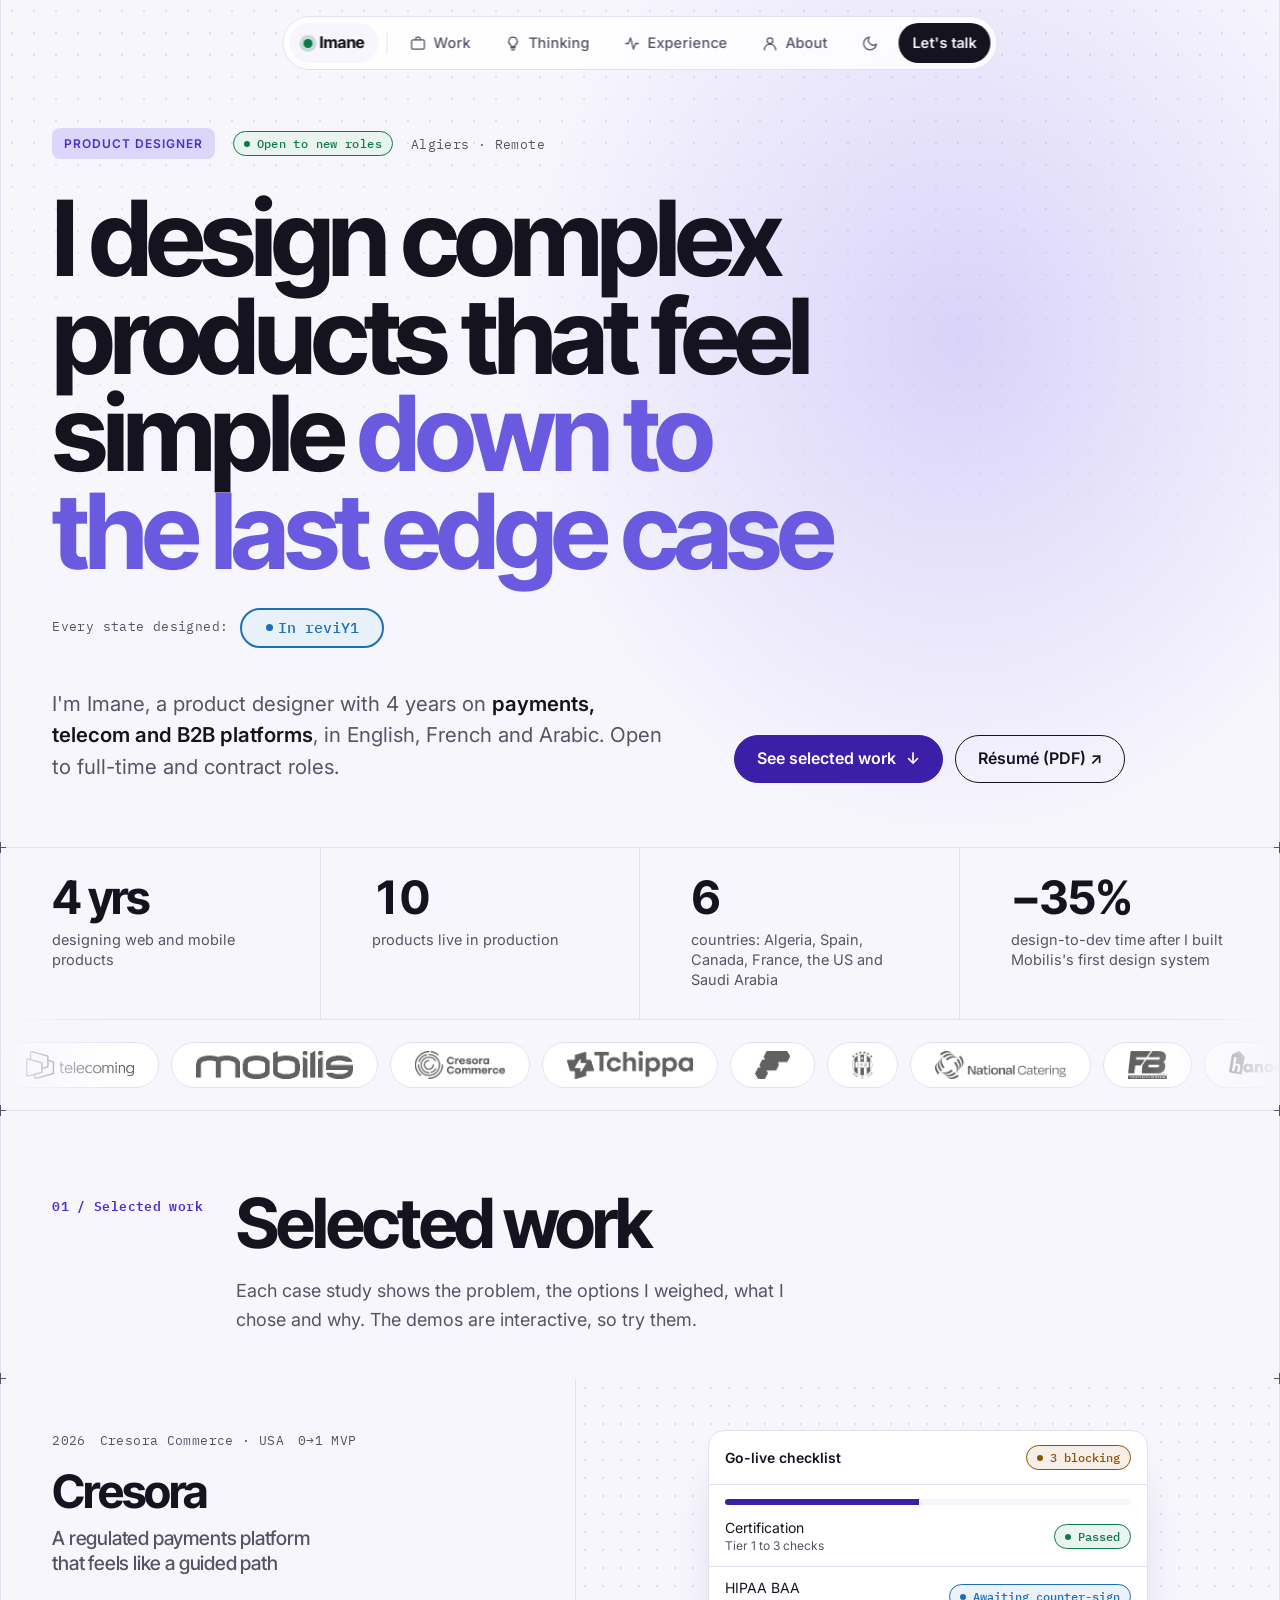
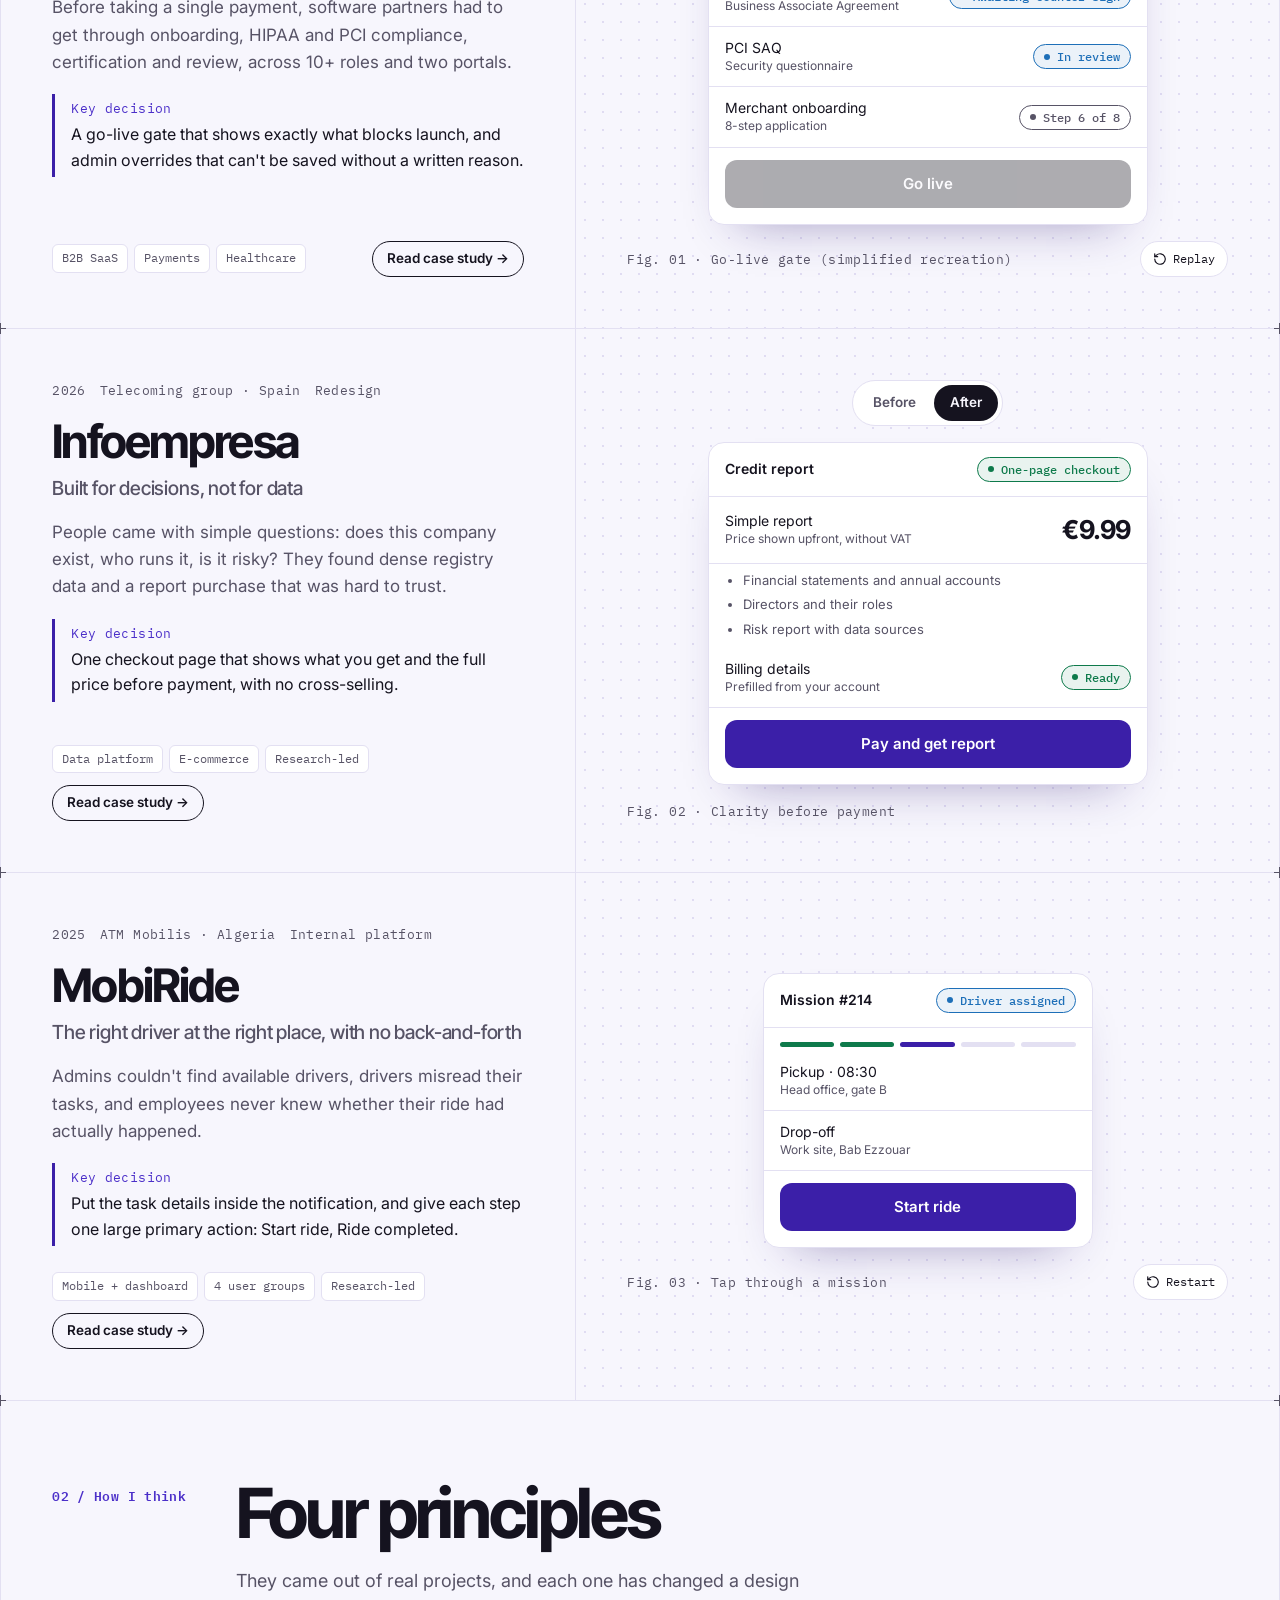
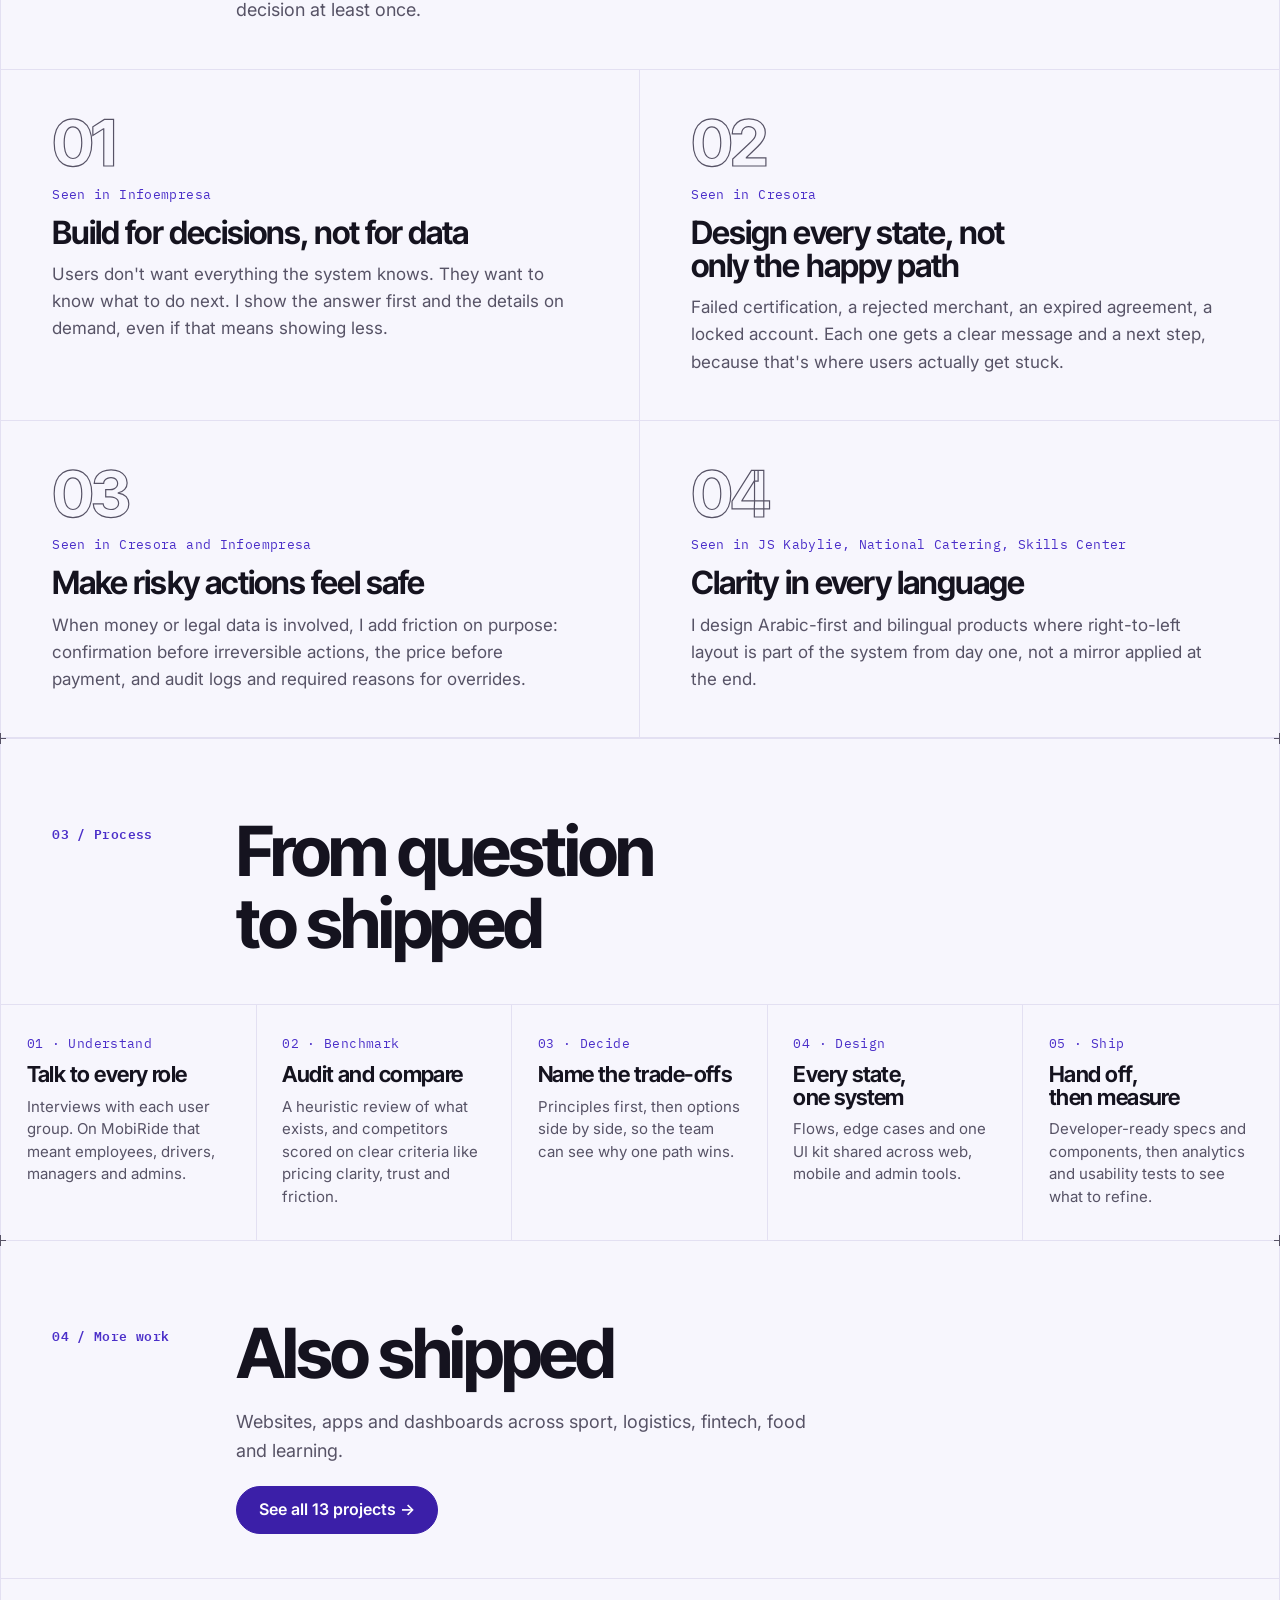
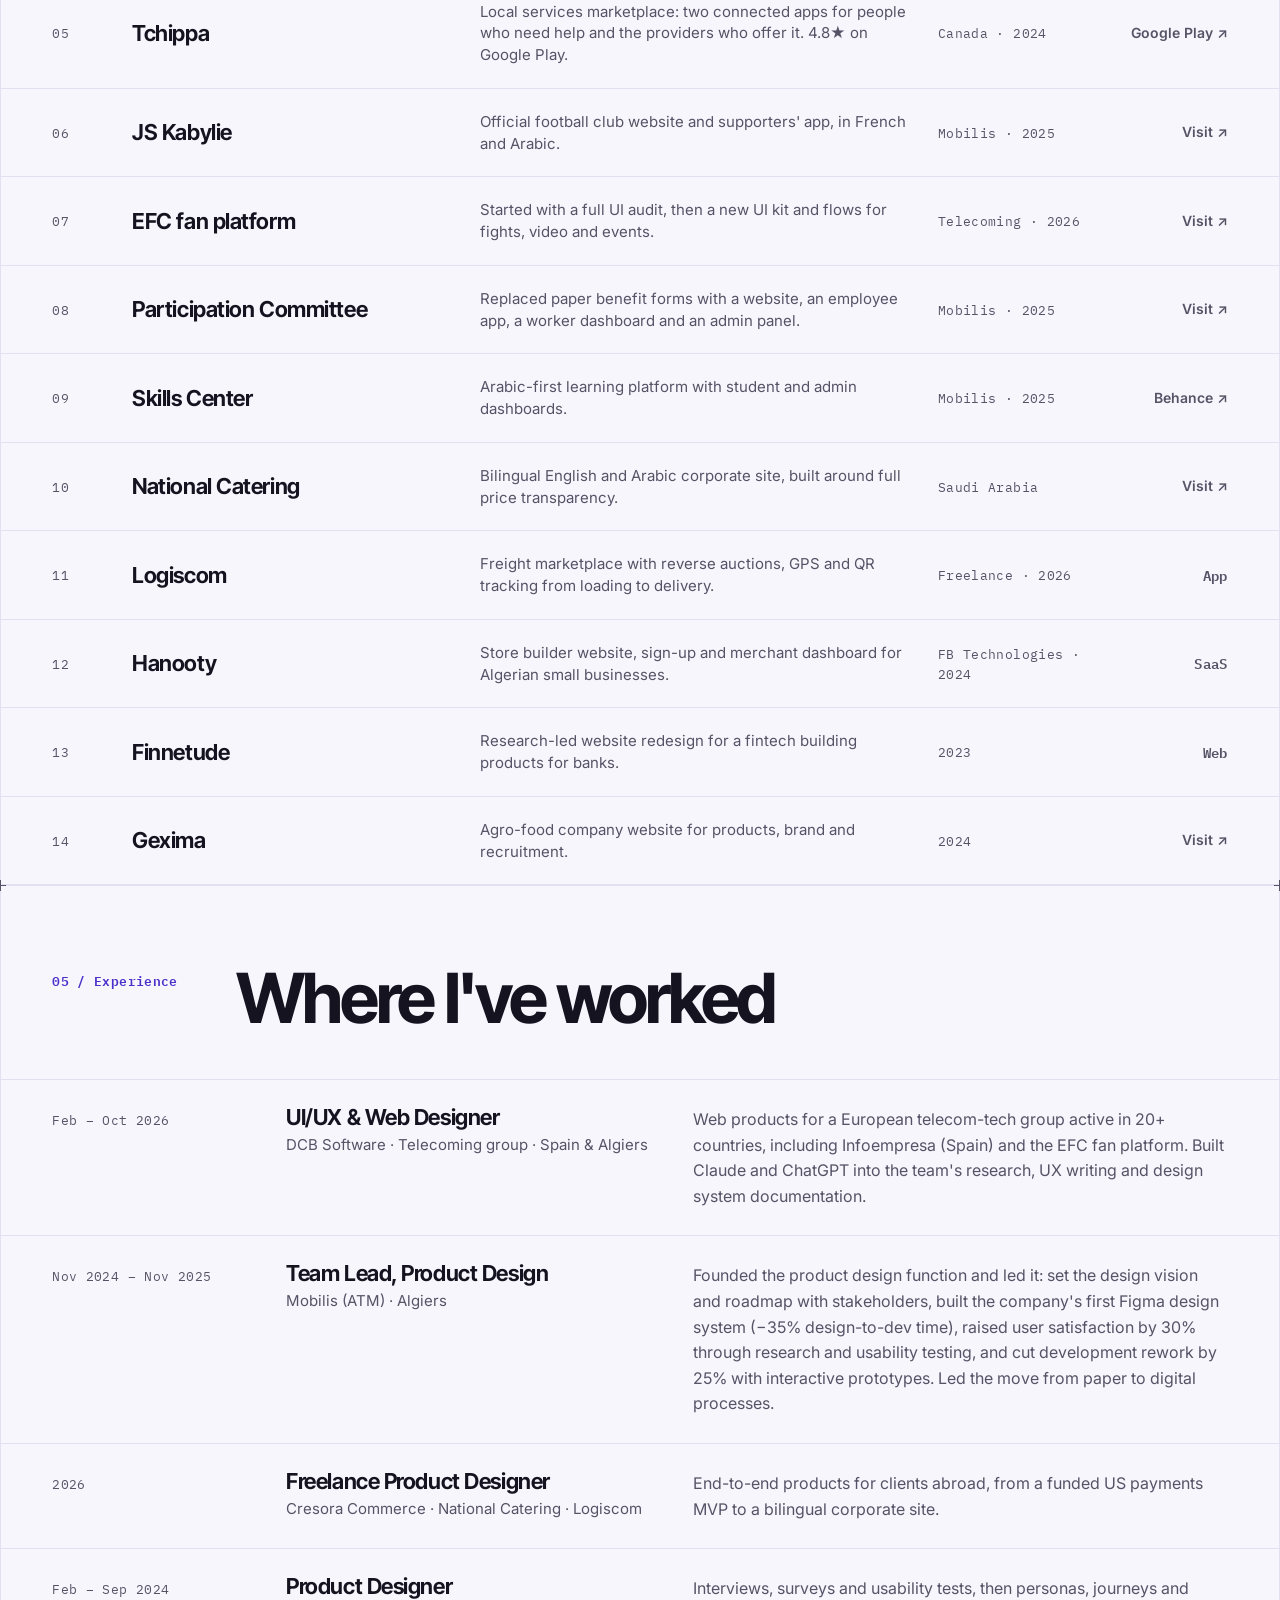
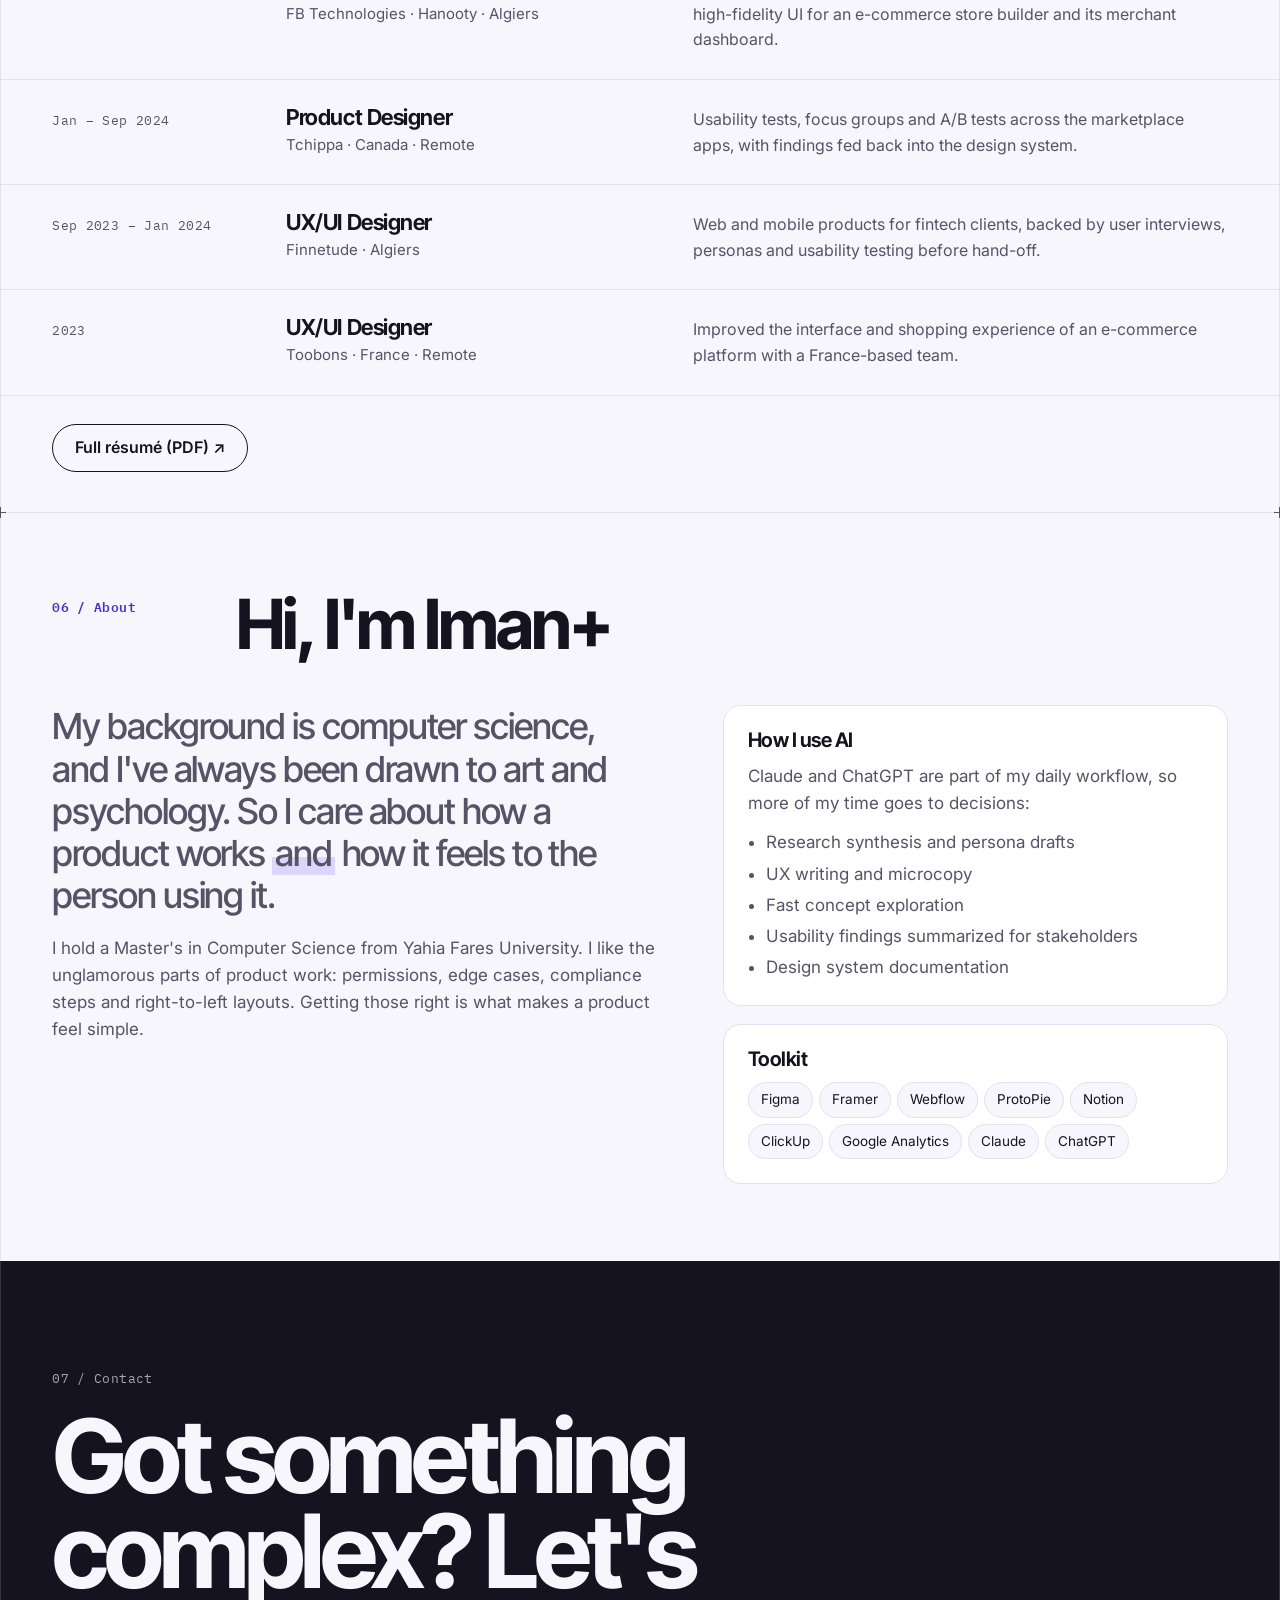
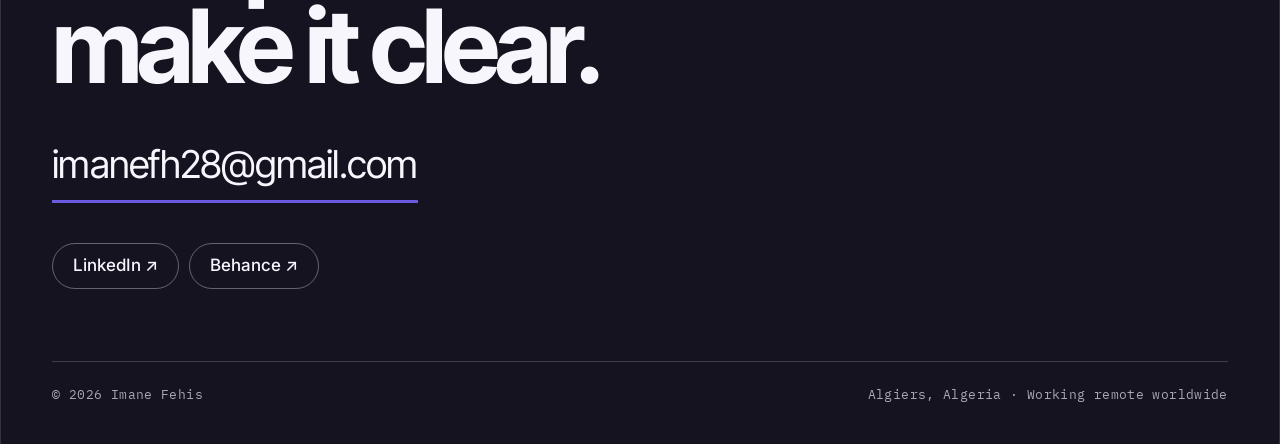
==== commit ba5dd442: "Add files via upload" ====
--- a/index.html
+++ b/index.html
@@ -64,7 +64,7 @@
 
   <div class="band marquee" aria-label="Teams I've designed for">
     <ul>
-      <li class="logo-li"><img class="logo" src="images/logos/telecoming.png" alt="Telecoming" style="aspect-ratio: 366 / 95;"></li><li class="logo-li"><img class="logo" src="images/logos/mobilis.png" alt="Mobilis" style="aspect-ratio: 349 / 62;"></li><li class="logo-li"><img class="logo" src="images/logos/cresora.png" alt="Cresora Commerce" style="aspect-ratio: 383 / 120;"></li><li class="logo-li"><img class="logo" src="images/logos/tchippa.png" alt="Tchippa" style="aspect-ratio: 541 / 120;"></li><li class="logo-li"><img class="logo" src="images/logos/finnetude.png" alt="Finnetude" style="aspect-ratio: 142 / 114;"></li><li class="logo-li"><img class="logo" src="images/logos/jskabylie.png" alt="JS Kabylie" style="aspect-ratio: 92 / 120;"></li><li class="logo-li"><img class="logo" src="images/logos/nationalcatering.png" alt="National Catering" style="aspect-ratio: 558 / 120;"></li><li class="logo-li"><img class="logo" src="images/logos/fbtech.png" alt="FB Technologies" style="aspect-ratio: 167 / 120;"></li><li class="logo-li"><img class="logo" src="images/logos/hanooty.png" alt="Hanooty" style="aspect-ratio: 195 / 74;"></li><li class="logo-li"><img class="logo" src="images/logos/efc.png" alt="EFC" style="aspect-ratio: 281 / 120;"></li><li class="logo-li"><img class="logo" src="images/logos/infoempresa.png" alt="Infoempresa" style="aspect-ratio: 551 / 120;"></li><li class="logo-li" aria-hidden="true"><img class="logo" src="images/logos/telecoming.png" alt="" style="aspect-ratio: 366 / 95;"></li><li class="logo-li" aria-hidden="true"><img class="logo" src="images/logos/mobilis.png" alt="" style="aspect-ratio: 349 / 62;"></li><li class="logo-li" aria-hidden="true"><img class="logo" src="images/logos/cresora.png" alt="" style="aspect-ratio: 383 / 120;"></li><li class="logo-li" aria-hidden="true"><img class="logo" src="images/logos/tchippa.png" alt="" style="aspect-ratio: 541 / 120;"></li><li class="logo-li" aria-hidden="true"><img class="logo" src="images/logos/finnetude.png" alt="" style="aspect-ratio: 142 / 114;"></li><li class="logo-li" aria-hidden="true"><img class="logo" src="images/logos/jskabylie.png" alt="" style="aspect-ratio: 92 / 120;"></li><li class="logo-li" aria-hidden="true"><img class="logo" src="images/logos/nationalcatering.png" alt="" style="aspect-ratio: 558 / 120;"></li><li class="logo-li" aria-hidden="true"><img class="logo" src="images/logos/fbtech.png" alt="" style="aspect-ratio: 167 / 120;"></li><li class="logo-li" aria-hidden="true"><img class="logo" src="images/logos/hanooty.png" alt="" style="aspect-ratio: 195 / 74;"></li><li class="logo-li" aria-hidden="true"><img class="logo" src="images/logos/efc.png" alt="" style="aspect-ratio: 281 / 120;"></li><li class="logo-li" aria-hidden="true"><img class="logo" src="images/logos/infoempresa.png" alt="" style="aspect-ratio: 551 / 120;"></li>
+      <li class="logo-li"><img class="logo" src="telecoming.png" alt="Telecoming" style="aspect-ratio: 366 / 95;"></li><li class="logo-li"><img class="logo" src="mobilis.png" alt="Mobilis" style="aspect-ratio: 349 / 62;"></li><li class="logo-li"><img class="logo" src="cresora.png" alt="Cresora Commerce" style="aspect-ratio: 383 / 120;"></li><li class="logo-li"><img class="logo" src="tchippa.png" alt="Tchippa" style="aspect-ratio: 541 / 120;"></li><li class="logo-li"><img class="logo" src="finnetude.png" alt="Finnetude" style="aspect-ratio: 142 / 114;"></li><li class="logo-li"><img class="logo" src="jskabylie.png" alt="JS Kabylie" style="aspect-ratio: 92 / 120;"></li><li class="logo-li"><img class="logo" src="nationalcatering.png" alt="National Catering" style="aspect-ratio: 558 / 120;"></li><li class="logo-li"><img class="logo" src="fbtech.png" alt="FB Technologies" style="aspect-ratio: 167 / 120;"></li><li class="logo-li"><img class="logo" src="hanooty.png" alt="Hanooty" style="aspect-ratio: 195 / 74;"></li><li class="logo-li"><img class="logo" src="efc.png" alt="EFC" style="aspect-ratio: 281 / 120;"></li><li class="logo-li"><img class="logo" src="infoempresa.png" alt="Infoempresa" style="aspect-ratio: 551 / 120;"></li><li class="logo-li" aria-hidden="true"><img class="logo" src="telecoming.png" alt="" style="aspect-ratio: 366 / 95;"></li><li class="logo-li" aria-hidden="true"><img class="logo" src="mobilis.png" alt="" style="aspect-ratio: 349 / 62;"></li><li class="logo-li" aria-hidden="true"><img class="logo" src="cresora.png" alt="" style="aspect-ratio: 383 / 120;"></li><li class="logo-li" aria-hidden="true"><img class="logo" src="tchippa.png" alt="" style="aspect-ratio: 541 / 120;"></li><li class="logo-li" aria-hidden="true"><img class="logo" src="finnetude.png" alt="" style="aspect-ratio: 142 / 114;"></li><li class="logo-li" aria-hidden="true"><img class="logo" src="jskabylie.png" alt="" style="aspect-ratio: 92 / 120;"></li><li class="logo-li" aria-hidden="true"><img class="logo" src="nationalcatering.png" alt="" style="aspect-ratio: 558 / 120;"></li><li class="logo-li" aria-hidden="true"><img class="logo" src="fbtech.png" alt="" style="aspect-ratio: 167 / 120;"></li><li class="logo-li" aria-hidden="true"><img class="logo" src="hanooty.png" alt="" style="aspect-ratio: 195 / 74;"></li><li class="logo-li" aria-hidden="true"><img class="logo" src="efc.png" alt="" style="aspect-ratio: 281 / 120;"></li><li class="logo-li" aria-hidden="true"><img class="logo" src="infoempresa.png" alt="" style="aspect-ratio: 551 / 120;"></li>
     </ul>
   </div>
 
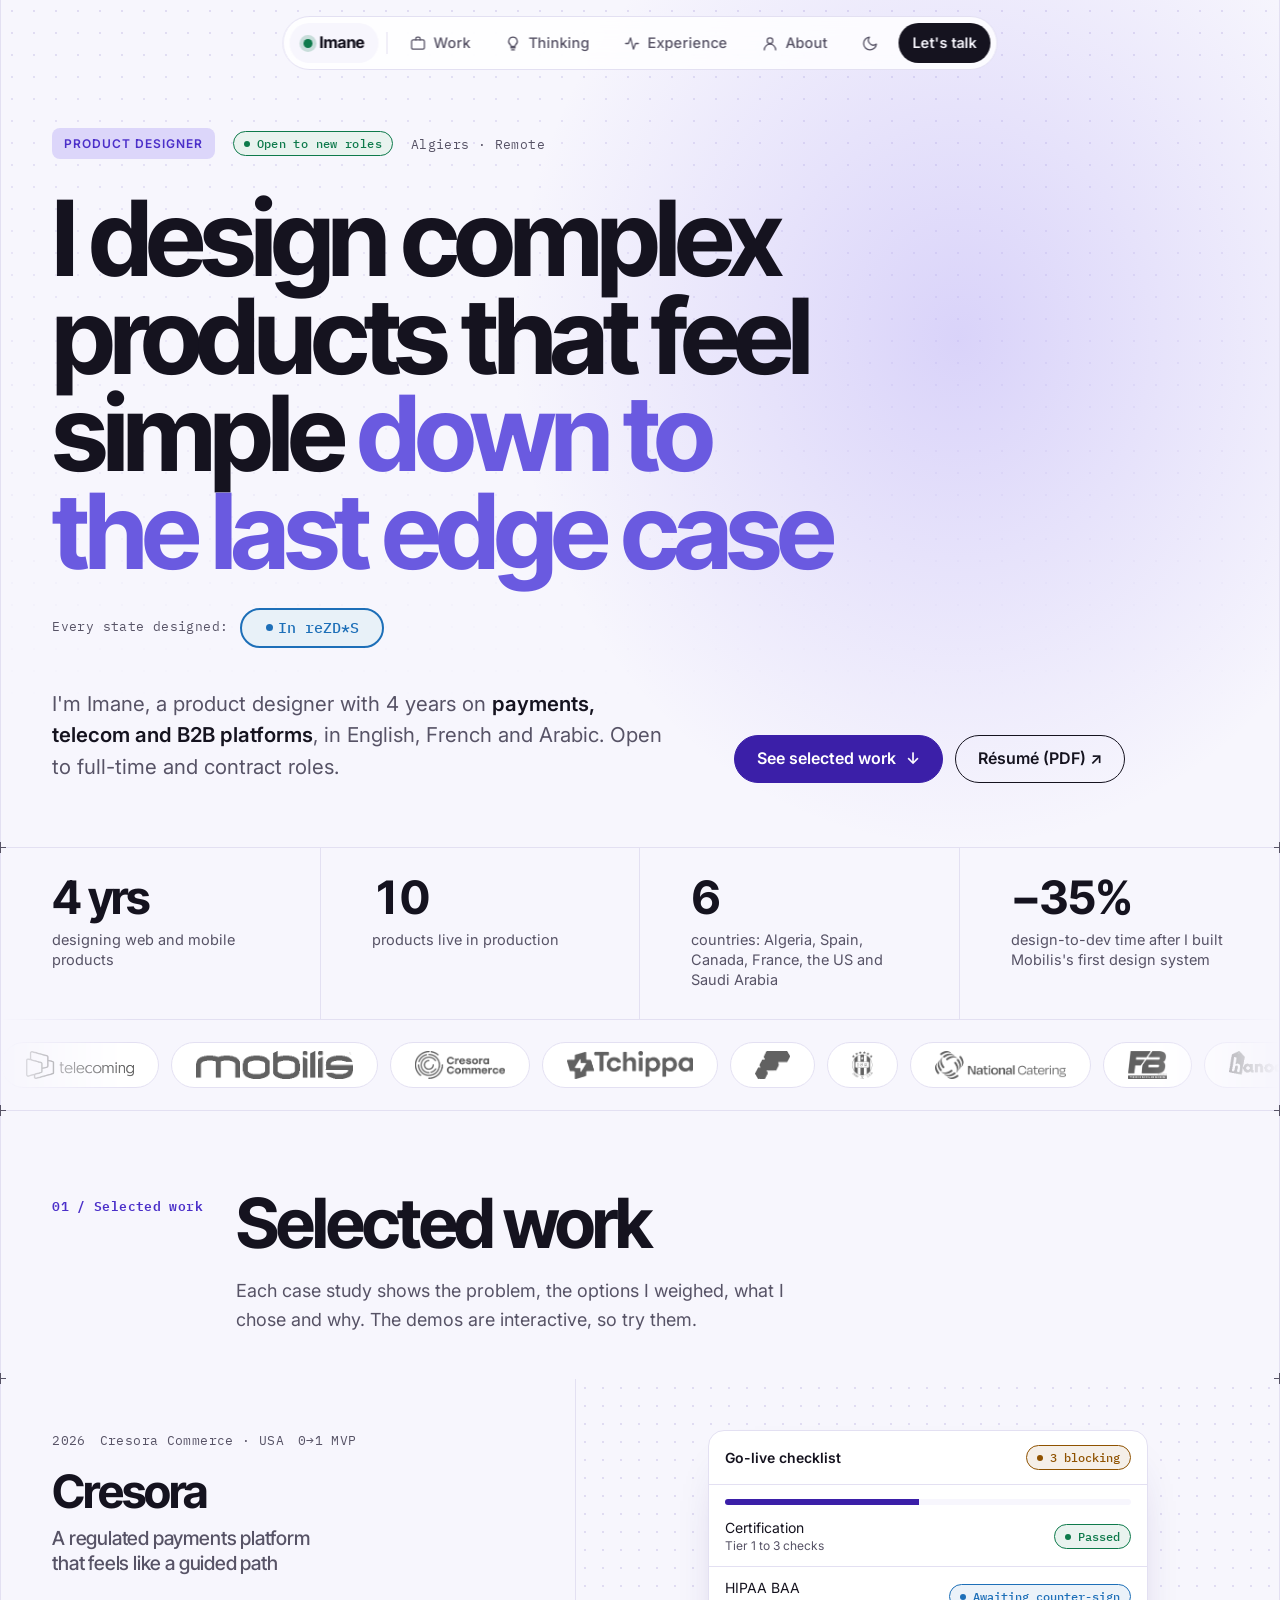
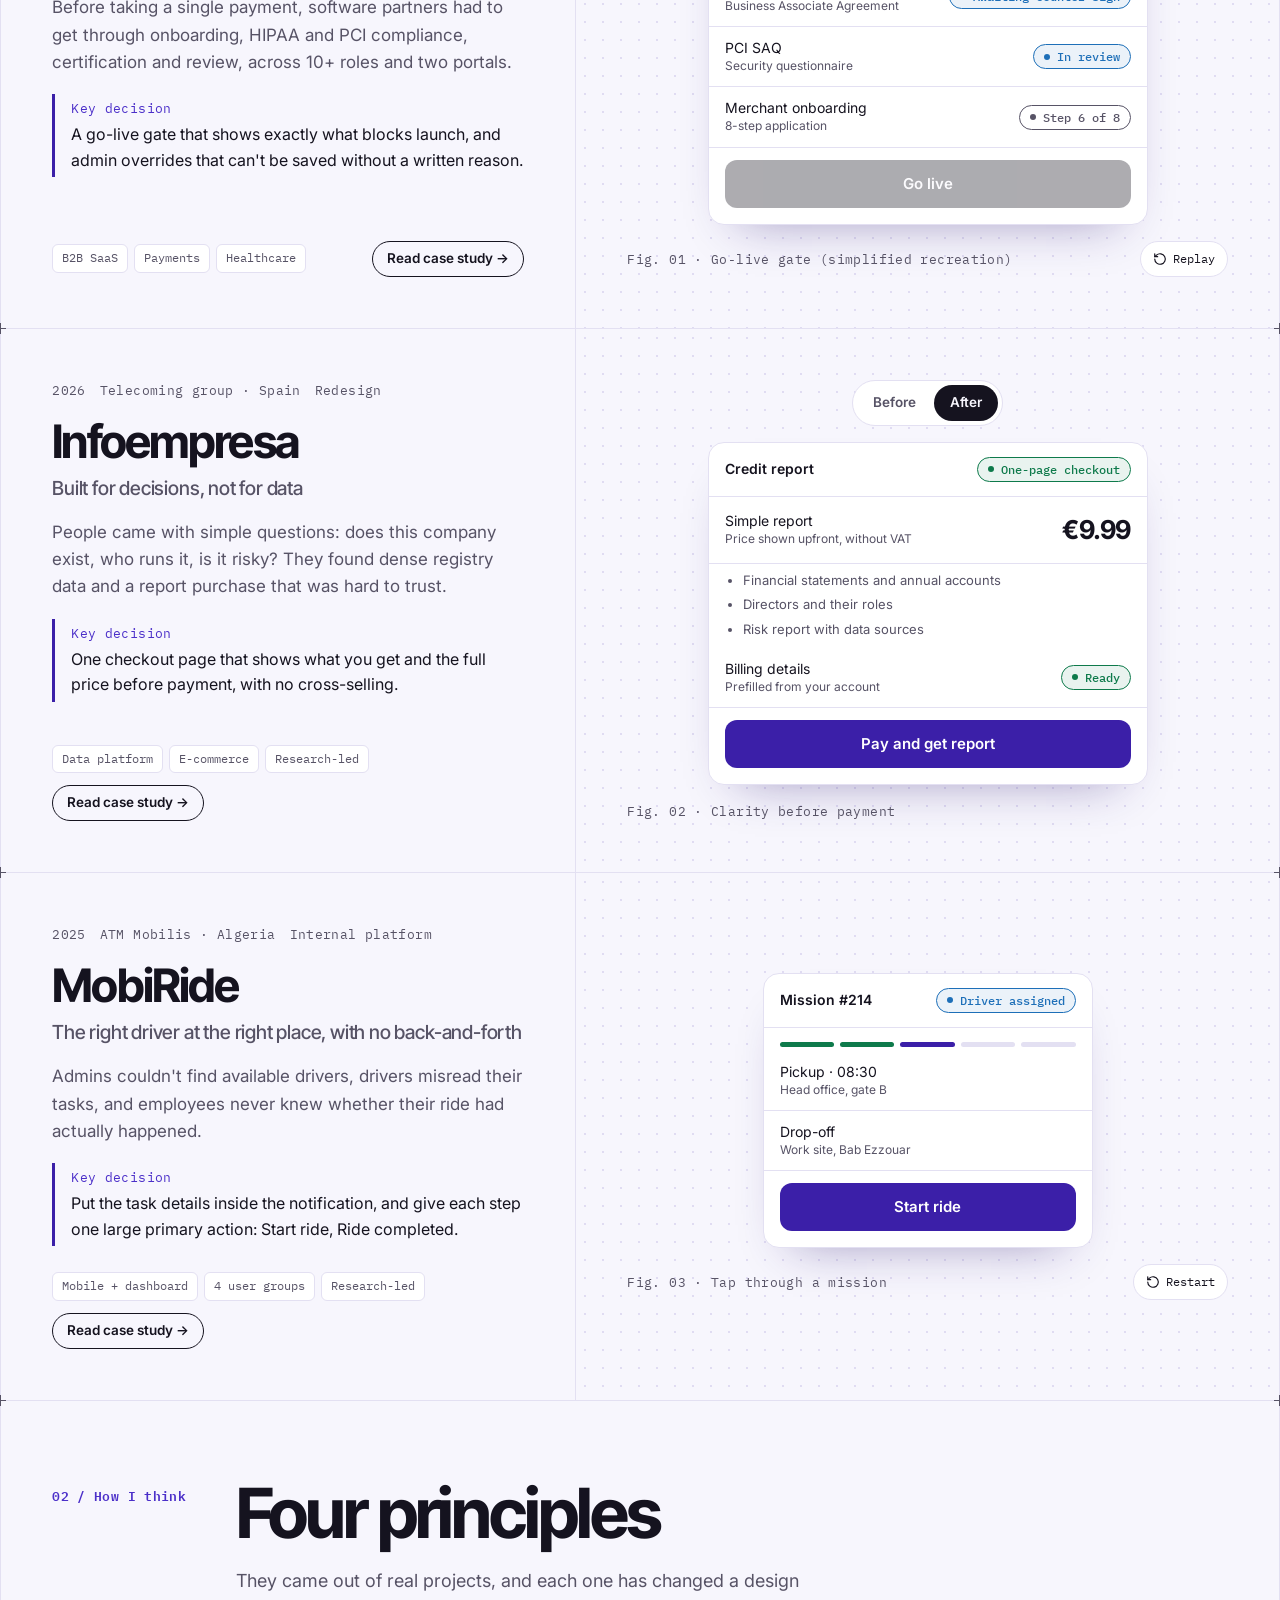
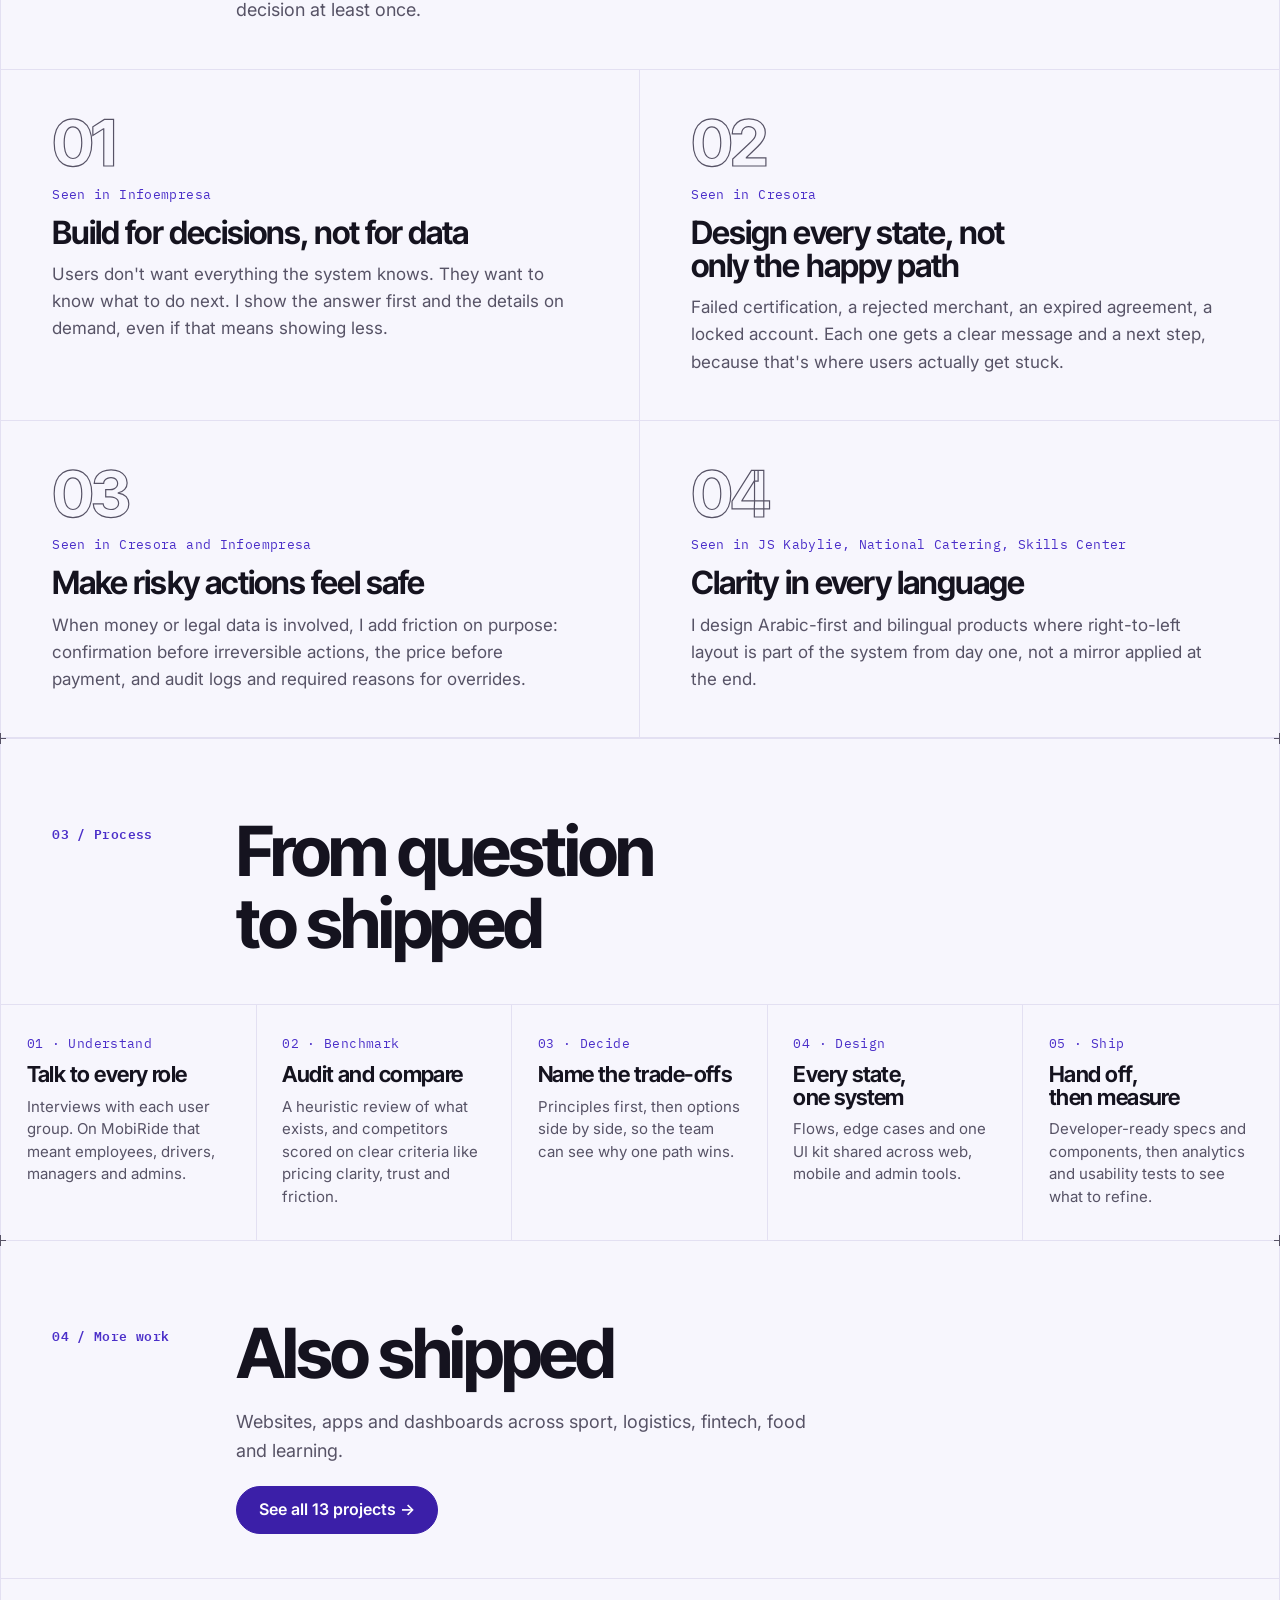
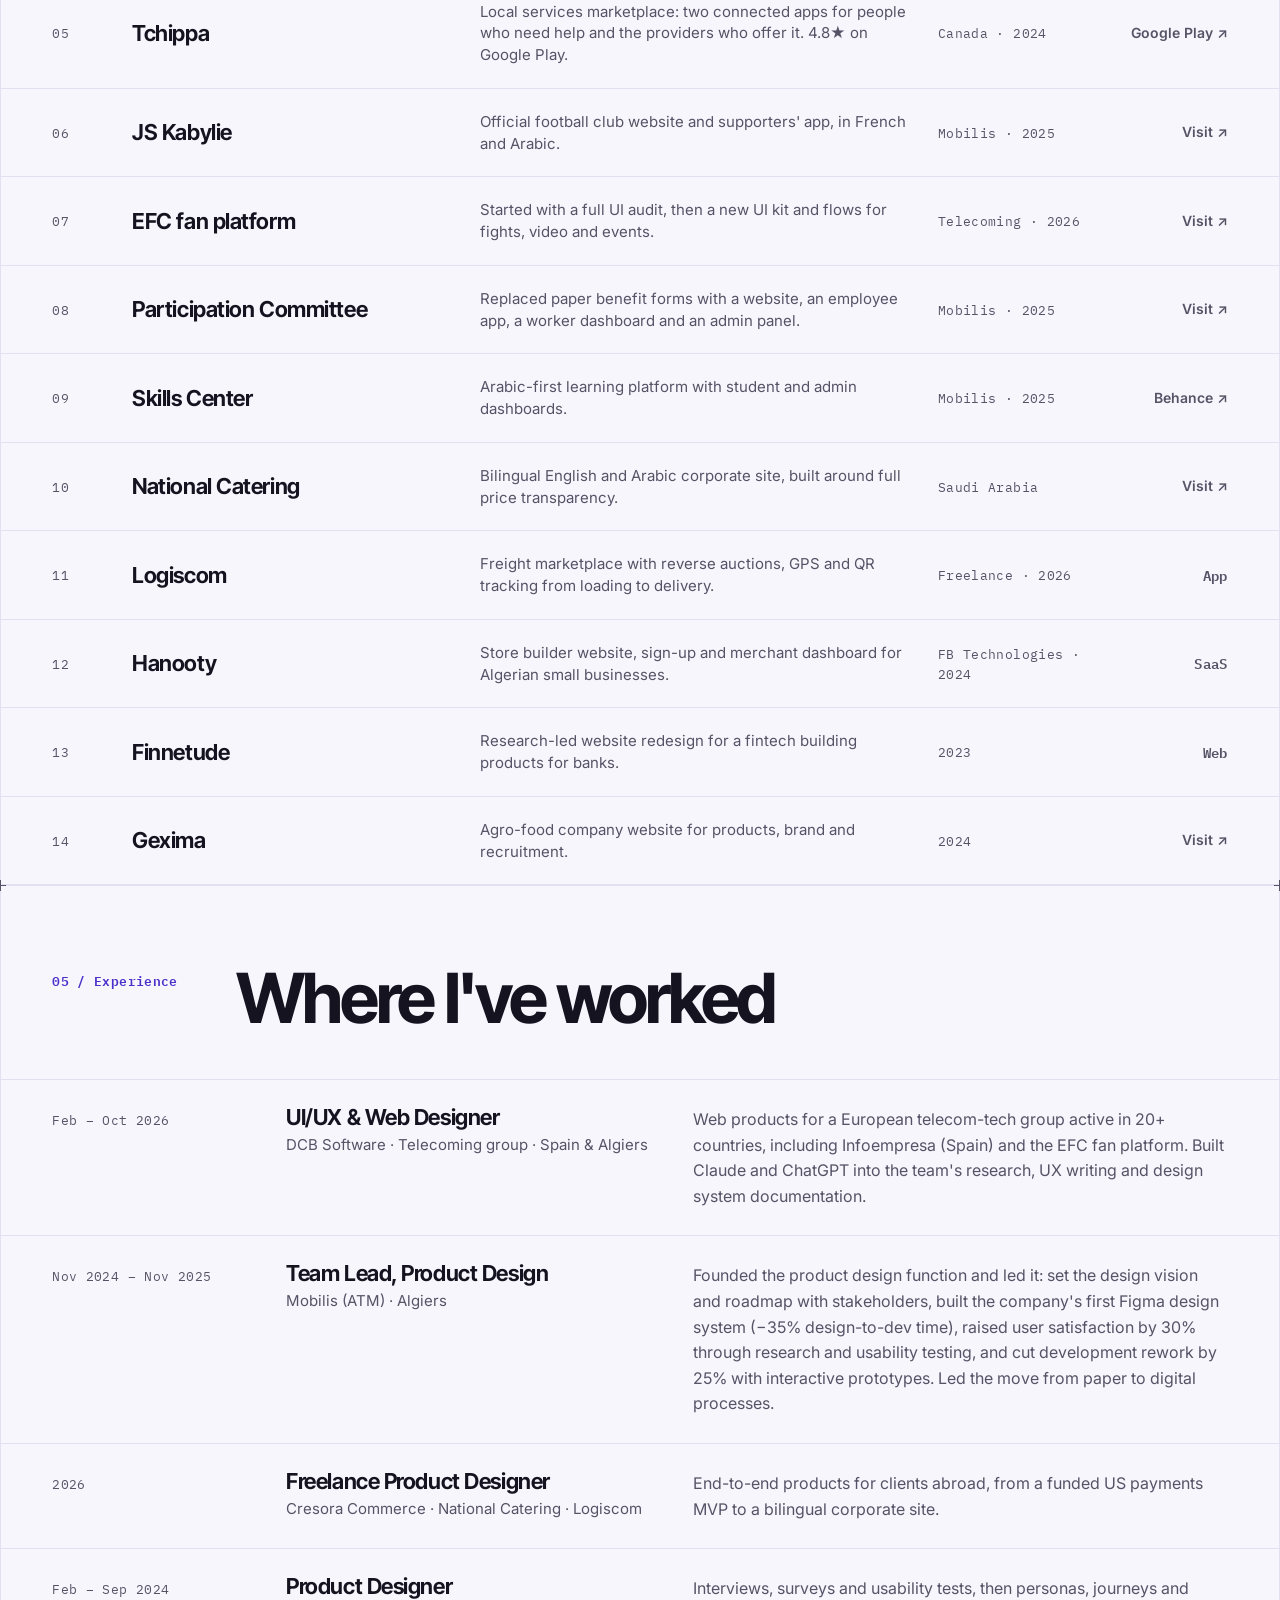
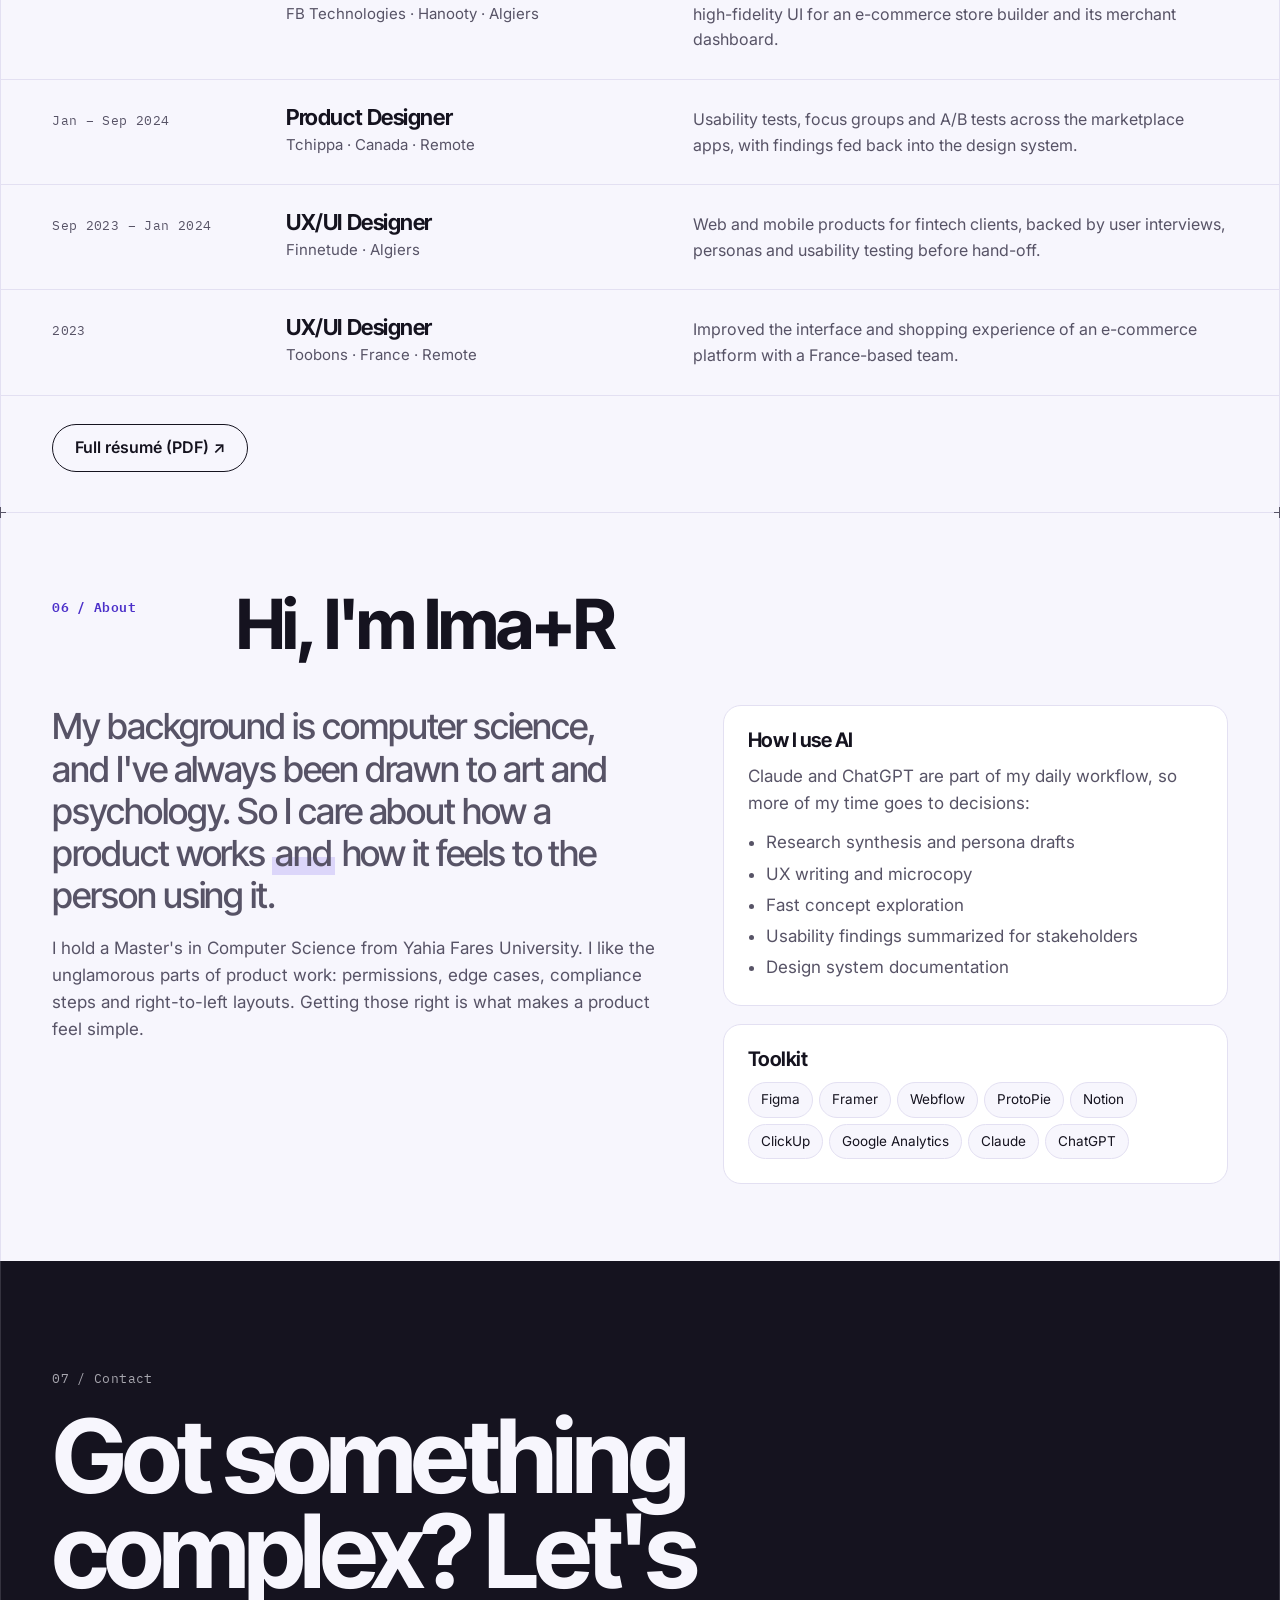
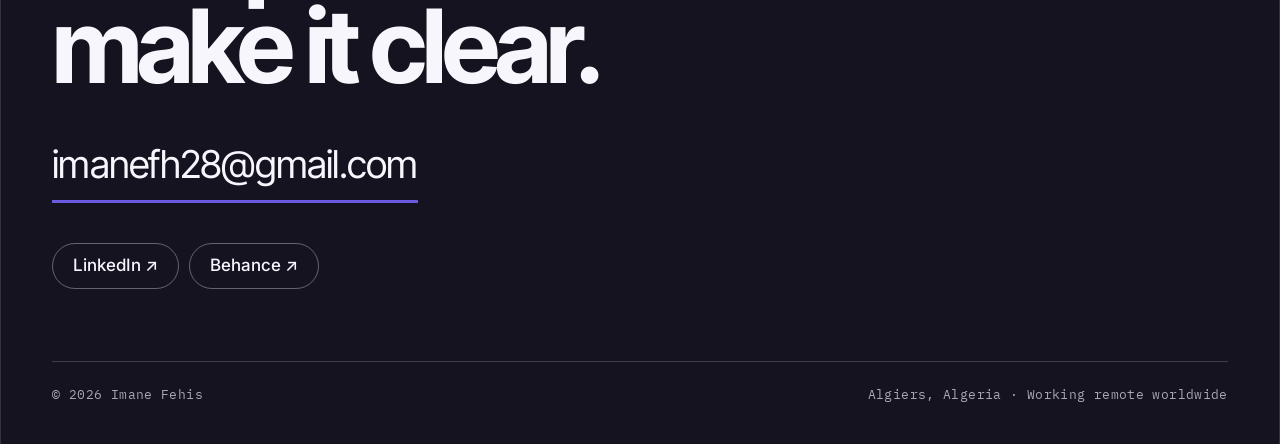
==== commit a39c7097: "Add files via upload" ====
--- a/index.html
+++ b/index.html
@@ -8,7 +8,7 @@
 <link rel="preconnect" href="https://fonts.googleapis.com">
 <link rel="preconnect" href="https://fonts.gstatic.com" crossorigin="">
 <link rel="stylesheet" href="https://fonts.googleapis.com/css2?family=Inter+Tight:wght@500;600;700;800&amp;family=Inter:wght@400;500;600&amp;family=IBM+Plex+Mono:wght@400;500;600&amp;display=swap">
-<link rel="stylesheet" href="style.css?v=4">
+<link rel="stylesheet" href="style.css?v=5">
 </head>
 <body>
 
@@ -16,8 +16,8 @@
   <a class="home" href="#top" data-nav=""><span class="dot" aria-hidden="true"></span><span class="name">Imane</span></a>
   <span class="sep" aria-hidden="true"></span>
   <a href="work.html"><svg viewBox="0 0 24 24" fill="none" stroke="currentColor" stroke-width="1.8" stroke-linecap="round" stroke-linejoin="round" aria-hidden="true"><rect x="3" y="7" width="18" height="13" rx="2"></rect><path d="M9 7V5a2 2 0 0 1 2-2h2a2 2 0 0 1 2 2v2"></path></svg><span class="label">Work</span></a>
-  <a href="#thinking" data-nav=""><svg viewBox="0 0 24 24" fill="none" stroke="currentColor" stroke-width="1.8" stroke-linecap="round" stroke-linejoin="round" aria-hidden="true"><path d="M9 18h6M10 21h4M12 3a6 6 0 0 0-4 10.5c.7.7 1 1.5 1 2.5h6c0-1 .3-1.8 1-2.5A6 6 0 0 0 12 3z"></path></svg><span class="label">Thinking</span></a>
-  <a href="#experience" data-nav=""><svg viewBox="0 0 24 24" fill="none" stroke="currentColor" stroke-width="1.8" stroke-linecap="round" stroke-linejoin="round" aria-hidden="true"><path d="M3 12h4l3-8 4 16 3-8h4"></path></svg><span class="label">Experience</span></a>
+  <a class="hide-sm" href="#thinking" data-nav=""><svg viewBox="0 0 24 24" fill="none" stroke="currentColor" stroke-width="1.8" stroke-linecap="round" stroke-linejoin="round" aria-hidden="true"><path d="M9 18h6M10 21h4M12 3a6 6 0 0 0-4 10.5c.7.7 1 1.5 1 2.5h6c0-1 .3-1.8 1-2.5A6 6 0 0 0 12 3z"></path></svg><span class="label">Thinking</span></a>
+  <a class="hide-sm" href="#experience" data-nav=""><svg viewBox="0 0 24 24" fill="none" stroke="currentColor" stroke-width="1.8" stroke-linecap="round" stroke-linejoin="round" aria-hidden="true"><path d="M3 12h4l3-8 4 16 3-8h4"></path></svg><span class="label">Experience</span></a>
   <a href="#about" data-nav=""><svg viewBox="0 0 24 24" fill="none" stroke="currentColor" stroke-width="1.8" stroke-linecap="round" stroke-linejoin="round" aria-hidden="true"><circle cx="12" cy="8" r="4"></circle><path d="M4 21a8 8 0 0 1 16 0"></path></svg><span class="label">About</span></a>
   <button type="button" id="themeToggle" aria-label="Switch theme"><svg viewBox="0 0 24 24" fill="none" stroke="currentColor" stroke-width="1.8" stroke-linecap="round" stroke-linejoin="round" aria-hidden="true"><path d="M21 12.8A9 9 0 1 1 11.2 3a7 7 0 0 0 9.8 9.8z"></path></svg></button>
   <a class="cta" href="#contact">Let's talk</a>
--- a/style.css
+++ b/style.css
@@ -90,7 +90,13 @@
   .pillnav .label { display: none; }
   .pillnav a, .pillnav button { padding: 0 11px; }
 }
-@media (max-width: 420px) { .pillnav .home .name { display: none; } }
+@media (max-width: 600px) {
+  .pillnav { gap: 2px; padding: 4px; top: 12px; }
+  .pillnav a, .pillnav button { padding: 0 10px; min-height: 40px; font-size: 14px; }
+  .pillnav .sep, .pillnav .hide-sm { display: none; }
+  .pillnav .cta { padding: 0 14px; }
+}
+body { overflow-x: clip; }
 
 /* ---------- Side progress ticks ---------- */
 .ticks { position: fixed; left: 18px; top: 50%; transform: translateY(-50%); z-index: 40; display: flex; flex-direction: column; gap: 12px; list-style: none; margin: 0; padding: 0; }
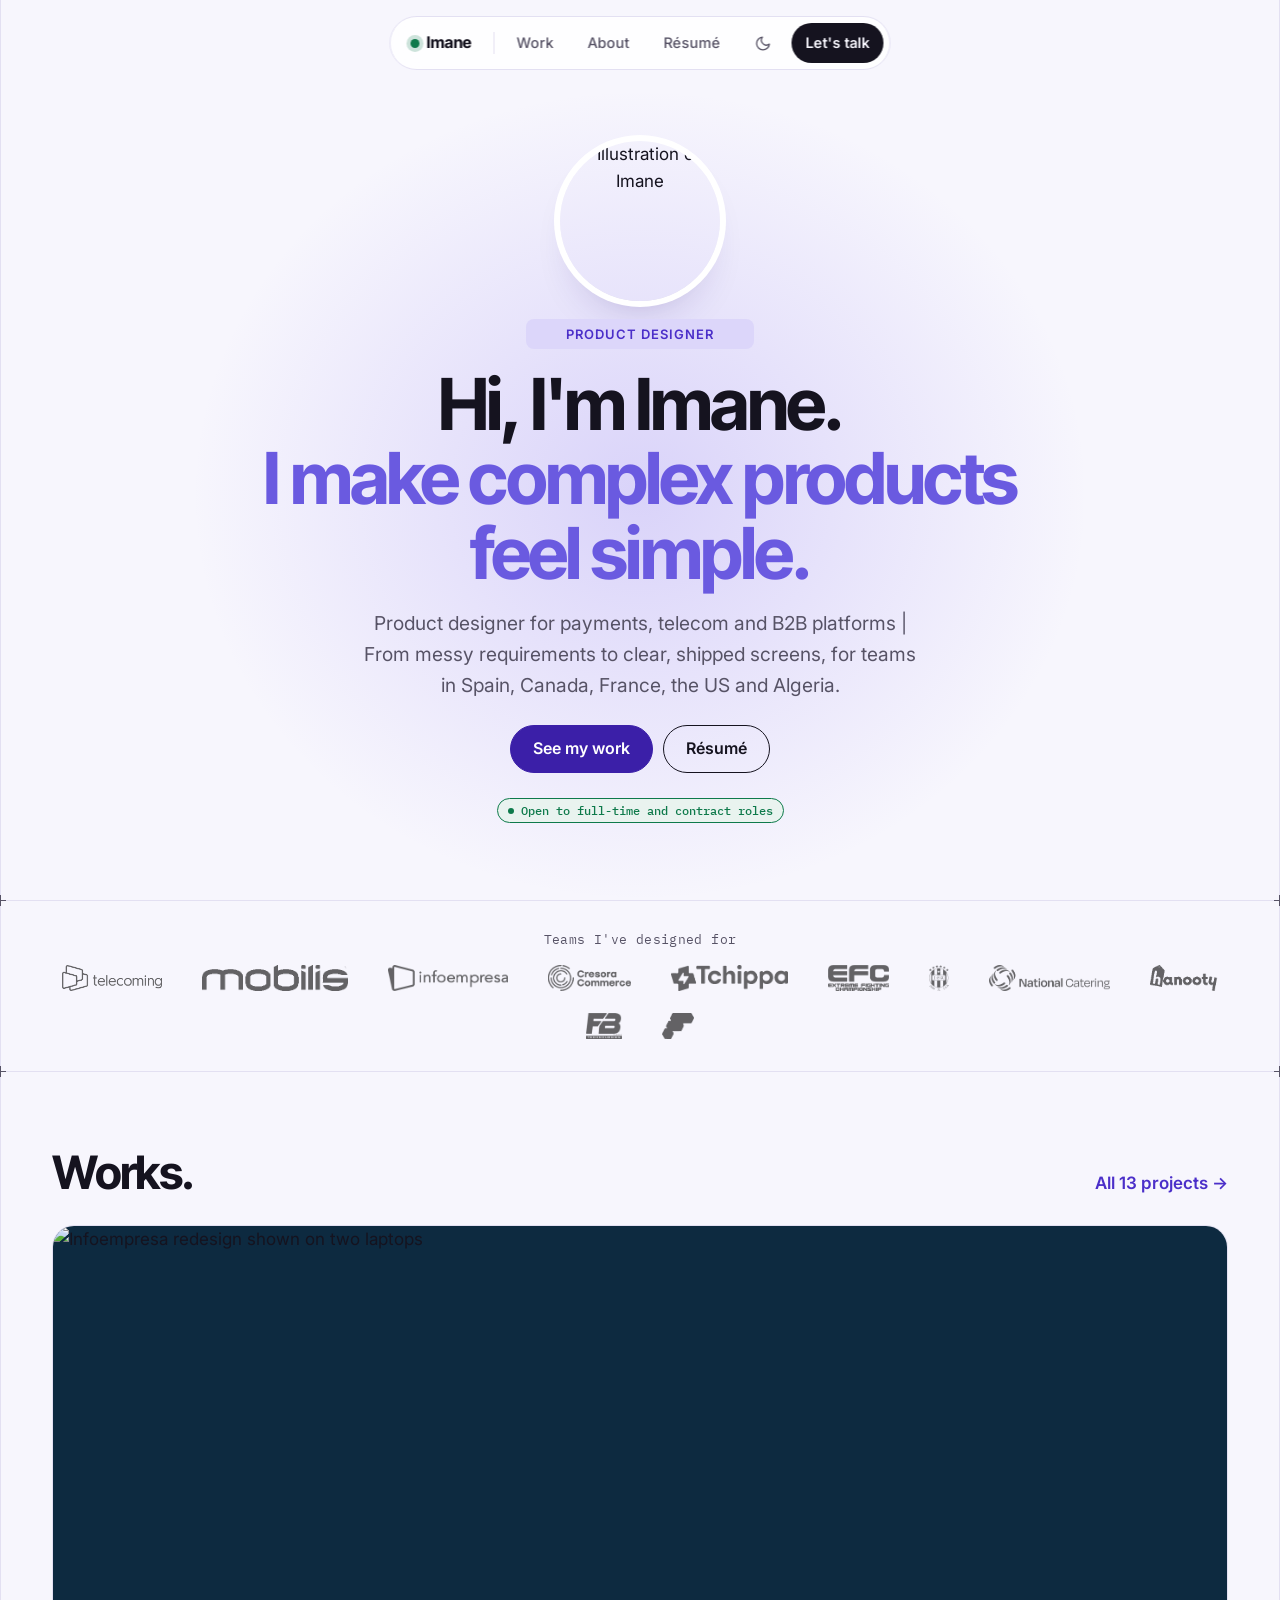
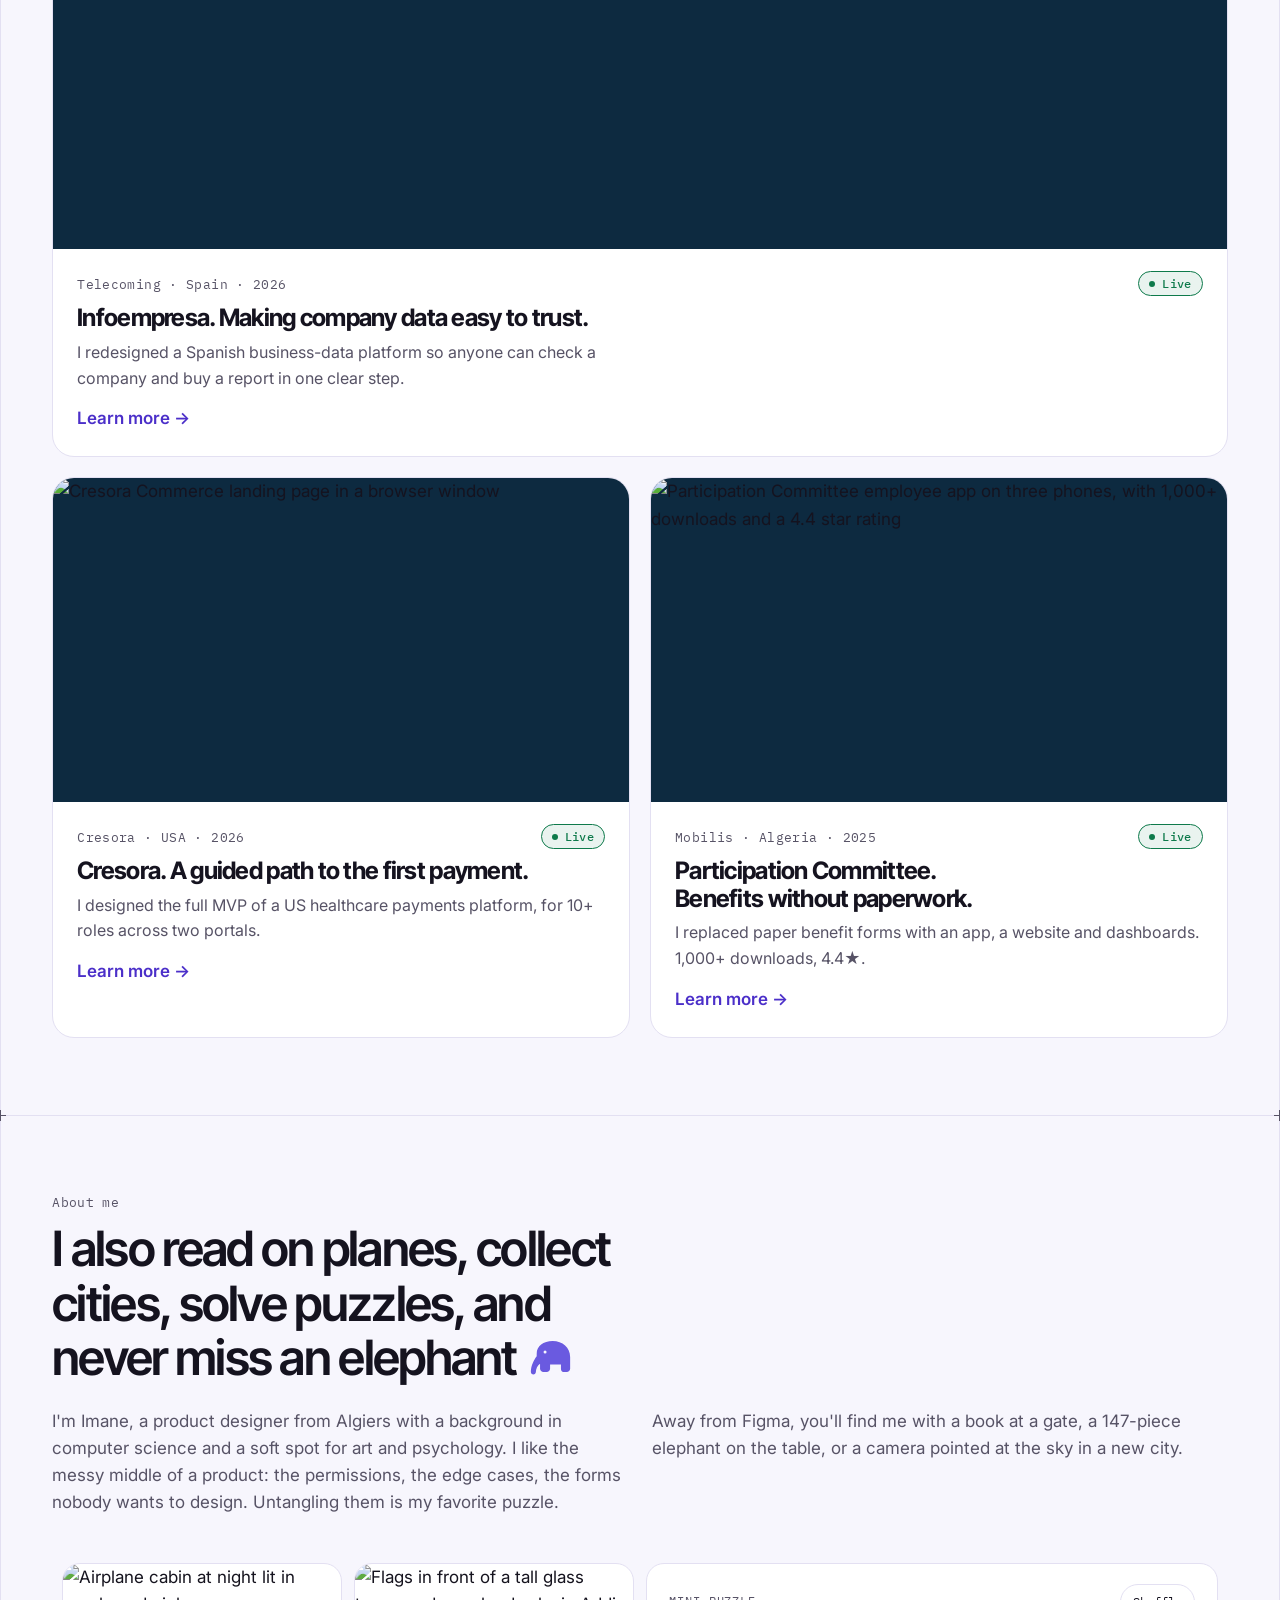
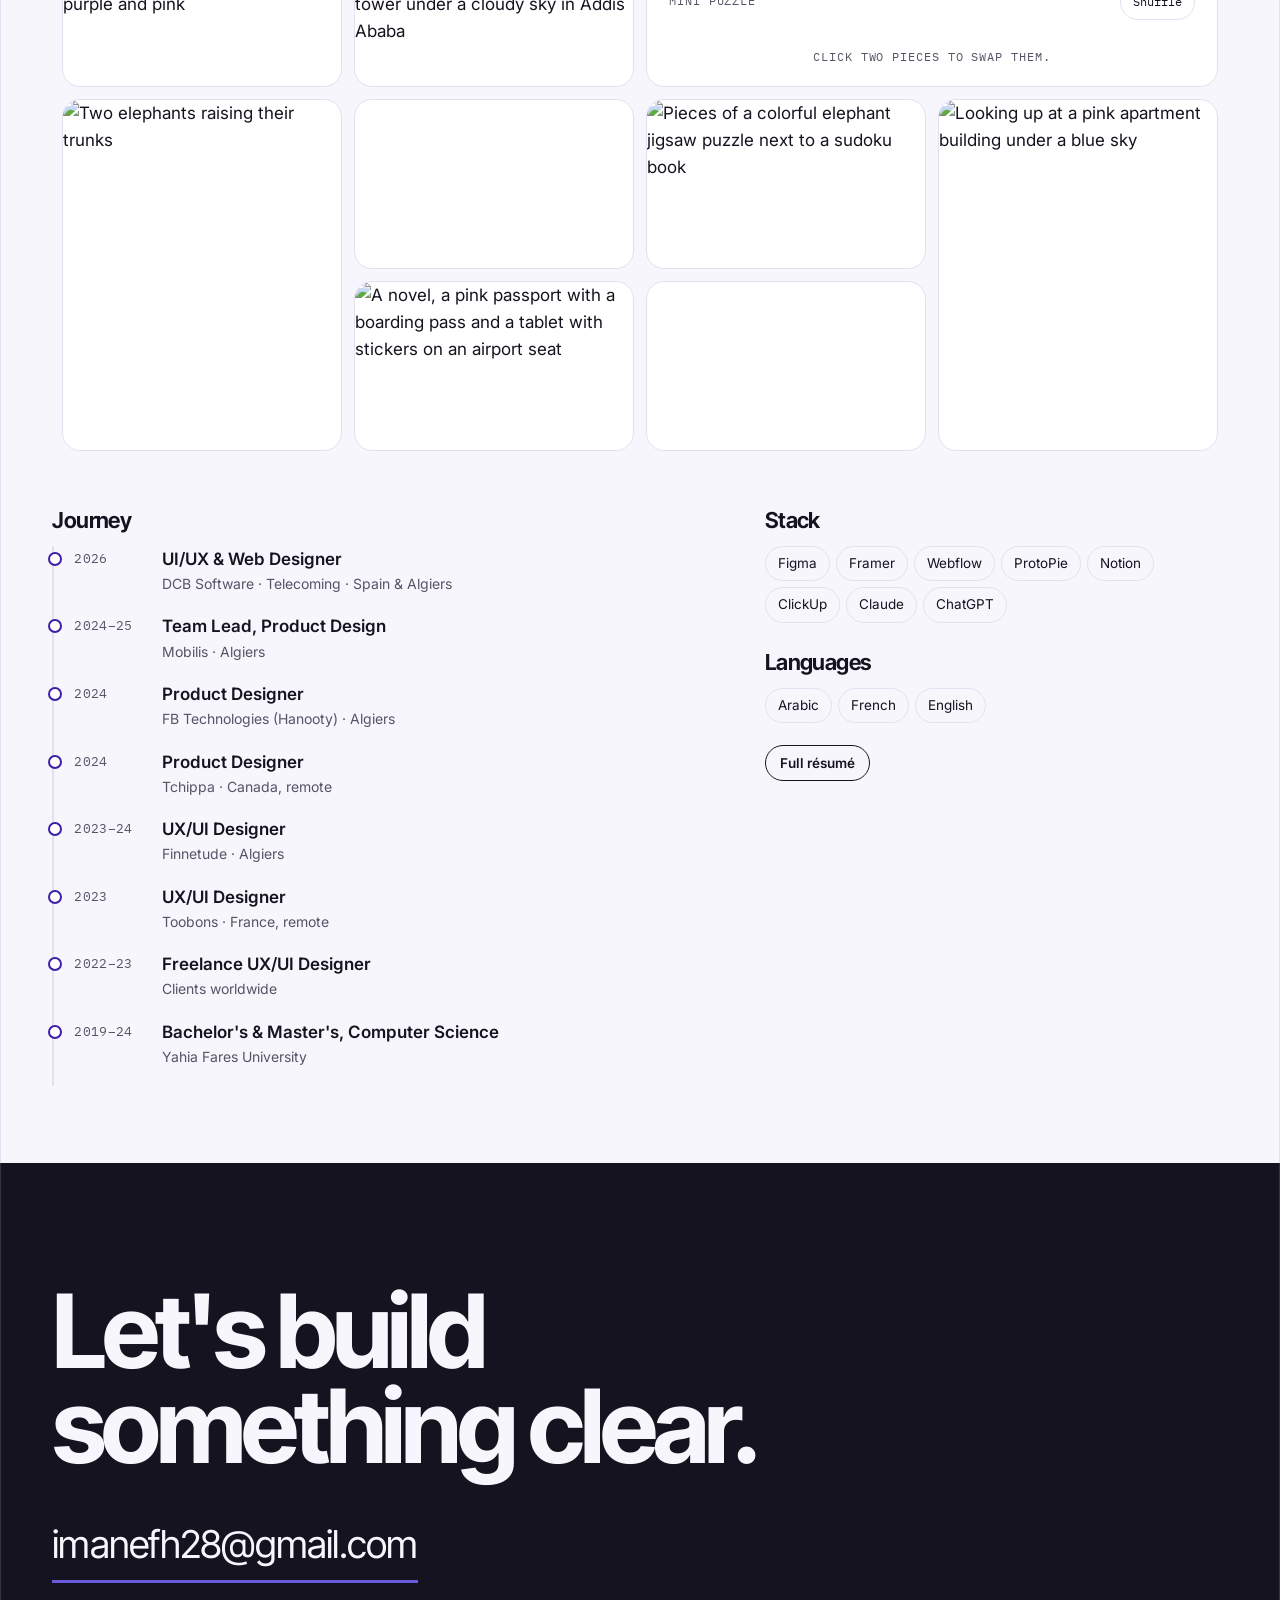
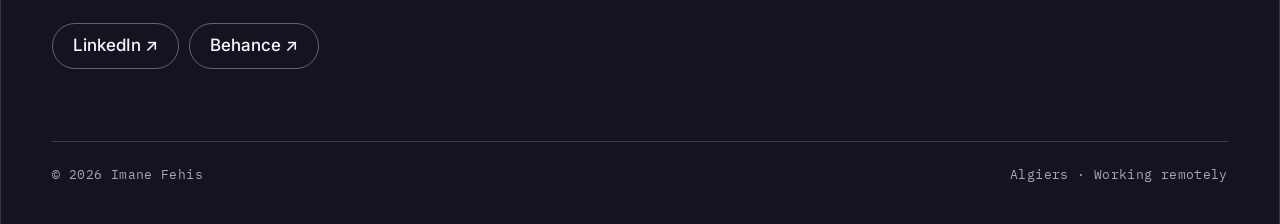
==== commit 1cb74573: "Add files via upload" ====
--- a/index.html
+++ b/index.html
@@ -4,310 +4,157 @@
 <meta charset="utf-8">
 <meta name="viewport" content="width=device-width, initial-scale=1">
 <title>Imane Fehis Portfolio</title>
-<meta name="description" content="Imane Fehis, product designer for complex, regulated and bilingual products: payments, telecom and B2B platforms.">
+<meta name="description" content="Imane Fehis, product designer for payments, telecom and B2B platforms.">
 <link rel="preconnect" href="https://fonts.googleapis.com">
 <link rel="preconnect" href="https://fonts.gstatic.com" crossorigin="">
 <link rel="stylesheet" href="https://fonts.googleapis.com/css2?family=Inter+Tight:wght@500;600;700;800&amp;family=Inter:wght@400;500;600&amp;family=IBM+Plex+Mono:wght@400;500;600&amp;display=swap">
-<link rel="stylesheet" href="style.css?v=5">
+<link rel="stylesheet" href="style.css?v=14">
 </head>
 <body>
 
 <nav class="pillnav" aria-label="Main">
-  <a class="home" href="#top" data-nav=""><span class="dot" aria-hidden="true"></span><span class="name">Imane</span></a>
+  <a class="home" href="index.html"><span class="dot" aria-hidden="true"></span><span class="name">Imane</span></a>
   <span class="sep" aria-hidden="true"></span>
-  <a href="work.html"><svg viewBox="0 0 24 24" fill="none" stroke="currentColor" stroke-width="1.8" stroke-linecap="round" stroke-linejoin="round" aria-hidden="true"><rect x="3" y="7" width="18" height="13" rx="2"></rect><path d="M9 7V5a2 2 0 0 1 2-2h2a2 2 0 0 1 2 2v2"></path></svg><span class="label">Work</span></a>
-  <a class="hide-sm" href="#thinking" data-nav=""><svg viewBox="0 0 24 24" fill="none" stroke="currentColor" stroke-width="1.8" stroke-linecap="round" stroke-linejoin="round" aria-hidden="true"><path d="M9 18h6M10 21h4M12 3a6 6 0 0 0-4 10.5c.7.7 1 1.5 1 2.5h6c0-1 .3-1.8 1-2.5A6 6 0 0 0 12 3z"></path></svg><span class="label">Thinking</span></a>
-  <a class="hide-sm" href="#experience" data-nav=""><svg viewBox="0 0 24 24" fill="none" stroke="currentColor" stroke-width="1.8" stroke-linecap="round" stroke-linejoin="round" aria-hidden="true"><path d="M3 12h4l3-8 4 16 3-8h4"></path></svg><span class="label">Experience</span></a>
-  <a href="#about" data-nav=""><svg viewBox="0 0 24 24" fill="none" stroke="currentColor" stroke-width="1.8" stroke-linecap="round" stroke-linejoin="round" aria-hidden="true"><circle cx="12" cy="8" r="4"></circle><path d="M4 21a8 8 0 0 1 16 0"></path></svg><span class="label">About</span></a>
+  <a href="work.html">Work</a>
+  <a class="hide-sm" href="index.html#about">About</a>
+  <a class="hide-sm" href="resume.pdf" target="_blank" rel="noopener">Résumé</a>
   <button type="button" id="themeToggle" aria-label="Switch theme"><svg viewBox="0 0 24 24" fill="none" stroke="currentColor" stroke-width="1.8" stroke-linecap="round" stroke-linejoin="round" aria-hidden="true"><path d="M21 12.8A9 9 0 1 1 11.2 3a7 7 0 0 0 9.8 9.8z"></path></svg></button>
-  <a class="cta" href="#contact">Let's talk</a>
+  <a class="cta" href="index.html#contact">Let's talk</a>
 </nav>
 
-<ul class="ticks" aria-label="Sections">
-  <li><a href="#top" aria-label="Intro"></a></li>
-  <li><a href="#work" aria-label="Selected work"></a></li>
-  <li><a href="#thinking" aria-label="How I think"></a></li>
-  <li><a href="#process" aria-label="Process"></a></li>
-  <li><a href="#more" aria-label="More work"></a></li>
-  <li><a href="#experience" aria-label="Experience"></a></li>
-  <li><a href="#about" aria-label="About"></a></li>
-  <li><a href="#contact" aria-label="Contact"></a></li>
-</ul>
+<main class="frame">
+  <section class="hero2" id="top">
+    <div class="avatar-wrap"><img class="avatar" id="avatar" src="avatar.jpg" alt="Illustration of Imane" width="160" height="160"></div>
+    <span class="roles" aria-label="Product designer"><span class="roles-track" aria-hidden="true"><span>Product Designer</span><span>UX Researcher</span><span>Design Systems Builder</span><span>B2B &amp; Payments Designer</span><span>Product Designer</span></span></span>
+    <h1>Hi, I'm Imane.<br><span class="h1-sub">I make complex products feel simple.</span></h1>
+    <p class="lede">Product designer for payments, telecom and B2B platforms | From messy requirements to clear, shipped screens, for teams in Spain, Canada, France, the US and Algeria.</p>
+    <div class="actions">
+      <a class="btn primary magnetic" href="#work">See my work</a>
+      <a class="btn" href="resume.pdf" target="_blank" rel="noopener">Résumé</a>
+    </div>
+    <p class="avail"><span class="chip ok">Open to full-time and contract roles</span></p>
+  </section>
 
-<main class="frame">
-  <!-- HERO -->
-  <section class="hero" id="top" data-track="">
-    <div class="eyebrow mono">
-      <span class="tagpill">Product designer</span>
-      <span class="chip ok pulse">Open to new roles</span>
-      <span>Algiers · Remote</span>
-    </div>
-    <h1><span class="w" style="--i:0">I</span> <span class="w" style="--i:1">design</span> <span class="w" style="--i:2">complex</span> <span class="w" style="--i:3">products</span> <span class="w" style="--i:4">that</span> <span class="w" style="--i:5">feel</span> <span class="w" style="--i:6">simple</span> <span class="h1-sub"><span class="w" style="--i:7">down</span> <span class="w" style="--i:8">to</span> <span class="w" style="--i:9">the</span> <span class="w" style="--i:10">last</span> <span class="w" style="--i:11">edge</span> <span class="w" style="--i:12">case</span></span></h1>
-    <p class="state-row mono"><span>Every state designed:</span> <span class="live-state" id="liveState" style="color: var(--ok); background: color-mix(in srgb, var(--ok) 10%, var(--sheet));" aria-hidden="true">Approved</span></p>
-    <div class="hero-grid">
-      <div>
-        <p class="lede">I'm Imane, a product designer with 4 years on <strong>payments, telecom and B2B platforms</strong>, in English, French and Arabic. Open to full-time and contract roles.</p>
+  <section class="band logos reveal" aria-label="Teams I've designed for">
+    <p class="mono muted">Teams I've designed for</p>
+    <ul>
+        <li><img class="logo" src="telecoming.png" alt="Telecoming" style="aspect-ratio: 366 / 95;"></li>
+        <li><img class="logo" src="mobilis.png" alt="Mobilis" style="aspect-ratio: 349 / 62;"></li>
+        <li><img class="logo" src="infoempresa.png" alt="Infoempresa" style="aspect-ratio: 551 / 120;"></li>
+        <li><img class="logo" src="cresora.png" alt="Cresora Commerce" style="aspect-ratio: 383 / 120;"></li>
+        <li><img class="logo" src="tchippa.png" alt="Tchippa" style="aspect-ratio: 541 / 120;"></li>
+        <li><img class="logo" src="efc.png" alt="EFC" style="aspect-ratio: 281 / 120;"></li>
+        <li><img class="logo" src="jskabylie.png" alt="JS Kabylie" style="aspect-ratio: 92 / 120;"></li>
+        <li><img class="logo" src="nationalcatering.png" alt="National Catering" style="aspect-ratio: 558 / 120;"></li>
+        <li><img class="logo" src="hanooty.png" alt="Hanooty" style="aspect-ratio: 195 / 74;"></li>
+        <li><img class="logo" src="fbtech.png" alt="FB Technologies" style="aspect-ratio: 167 / 120;"></li>
+        <li><img class="logo" src="finnetude.png" alt="Finnetude" style="aspect-ratio: 142 / 114;"></li>
+    </ul>
+  </section>
+
+  <section class="band" id="work">
+    <div class="inner">
+      <div class="sec-title">
+        <h2>Works.</h2>
+        <a href="work.html">All 13 projects →</a>
       </div>
-      <div class="actions">
-        <a class="btn primary" href="#work">See selected work <span aria-hidden="true">↓</span></a>
-        <a class="btn" href="resume.pdf" target="_blank" rel="noopener">Résumé (PDF) ↗</a>
+      <div class="cards">
+        <a class="pc big reveal" href="infoempresa.html">
+          <div class="cover cover-img"><img src="cover-infoempresa.jpg" alt="Infoempresa redesign shown on two laptops" loading="lazy"></div>
+          <div class="pc-body">
+            <div class="pc-meta mono"><span>Telecoming · Spain · 2026</span><span class="chip ok">Live</span></div>
+            <h3>Infoempresa. Making company data easy to trust.</h3>
+            <p>I redesigned a Spanish business-data platform so anyone can check a company and buy a report in one clear step.</p>
+            <span class="more">Learn more →</span>
+          </div>
+        </a>
+        <a class="pc reveal" href="cresora.html">
+          <div class="cover cover-img"><img src="cover-cresora.jpg" alt="Cresora Commerce landing page in a browser window" loading="lazy"></div>
+          <div class="pc-body">
+            <div class="pc-meta mono"><span>Cresora · USA · 2026</span><span class="chip ok">Live</span></div>
+            <h3>Cresora. A guided path to the first payment.</h3>
+            <p>I designed the full MVP of a US healthcare payments platform, for 10+ roles across two portals.</p>
+            <span class="more">Learn more →</span>
+          </div>
+        </a>
+        <a class="pc reveal" href="participation.html">
+          <div class="cover cover-img"><img src="cover-participation.jpg" alt="Participation Committee employee app on three phones, with 1,000+ downloads and a 4.4 star rating" loading="lazy"></div>
+          <div class="pc-body">
+            <div class="pc-meta mono"><span>Mobilis · Algeria · 2025</span><span class="chip ok">Live</span></div>
+            <h3>Participation Committee. Benefits without paperwork.</h3>
+            <p>I replaced paper benefit forms with an app, a website and dashboards. 1,000+ downloads, 4.4★.</p>
+            <span class="more">Learn more →</span>
+          </div>
+        </a>
       </div>
     </div>
   </section>
 
-  <div class="band facts">
-    <div class="fact"><b>4 yrs</b><span>designing web and mobile products</span></div>
-    <div class="fact"><b>10</b><span>products live in production</span></div>
-    <div class="fact"><b>6</b><span>countries: Algeria, Spain, Canada, France, the US and Saudi Arabia</span></div>
-    <div class="fact"><b>−35%</b><span>design-to-dev time after I built Mobilis's first design system</span></div>
-  </div>
+  <section class="band" id="about">
+    <div class="inner">
+      <p class="mono muted reveal">About me</p>
+      <h2 class="about-h reveal">I also read on planes, collect cities, solve puzzles, and never miss an elephant <svg class="ele" viewBox="0 0 64 48" aria-hidden="true"><path d="M14 18c0-9 8-15 19-15 12 0 21 8 21 19v14c0 2-2 4-4 4h-4c-2 0-3-2-3-4v-5H30v5c0 2-2 4-4 4h-4c-2 0-4-2-4-4V30c-3 2-5 6-5 10 0 2-2 3-3 3s-3-1-3-3c0-8 4-15 7-19z" fill="currentColor"/><circle cx="24" cy="16" r="1.8" fill="var(--paper)"/></svg></h2>
+      <div class="about-copy reveal">
+        <p>I'm Imane, a product designer from Algiers with a background in computer science and a soft spot for art and psychology. I like the messy middle of a product: the permissions, the edge cases, the forms nobody wants to design. Untangling them is my favorite puzzle.</p>
+        <p>Away from Figma, you'll find me with a book at a gate, a 147-piece elephant on the table, or a camera pointed at the sky in a new city.</p>
+      </div>
 
-  <div class="band marquee" aria-label="Teams I've designed for">
-    <ul>
-      <li class="logo-li"><img class="logo" src="telecoming.png" alt="Telecoming" style="aspect-ratio: 366 / 95;"></li><li class="logo-li"><img class="logo" src="mobilis.png" alt="Mobilis" style="aspect-ratio: 349 / 62;"></li><li class="logo-li"><img class="logo" src="cresora.png" alt="Cresora Commerce" style="aspect-ratio: 383 / 120;"></li><li class="logo-li"><img class="logo" src="tchippa.png" alt="Tchippa" style="aspect-ratio: 541 / 120;"></li><li class="logo-li"><img class="logo" src="finnetude.png" alt="Finnetude" style="aspect-ratio: 142 / 114;"></li><li class="logo-li"><img class="logo" src="jskabylie.png" alt="JS Kabylie" style="aspect-ratio: 92 / 120;"></li><li class="logo-li"><img class="logo" src="nationalcatering.png" alt="National Catering" style="aspect-ratio: 558 / 120;"></li><li class="logo-li"><img class="logo" src="fbtech.png" alt="FB Technologies" style="aspect-ratio: 167 / 120;"></li><li class="logo-li"><img class="logo" src="hanooty.png" alt="Hanooty" style="aspect-ratio: 195 / 74;"></li><li class="logo-li"><img class="logo" src="efc.png" alt="EFC" style="aspect-ratio: 281 / 120;"></li><li class="logo-li"><img class="logo" src="infoempresa.png" alt="Infoempresa" style="aspect-ratio: 551 / 120;"></li><li class="logo-li" aria-hidden="true"><img class="logo" src="telecoming.png" alt="" style="aspect-ratio: 366 / 95;"></li><li class="logo-li" aria-hidden="true"><img class="logo" src="mobilis.png" alt="" style="aspect-ratio: 349 / 62;"></li><li class="logo-li" aria-hidden="true"><img class="logo" src="cresora.png" alt="" style="aspect-ratio: 383 / 120;"></li><li class="logo-li" aria-hidden="true"><img class="logo" src="tchippa.png" alt="" style="aspect-ratio: 541 / 120;"></li><li class="logo-li" aria-hidden="true"><img class="logo" src="finnetude.png" alt="" style="aspect-ratio: 142 / 114;"></li><li class="logo-li" aria-hidden="true"><img class="logo" src="jskabylie.png" alt="" style="aspect-ratio: 92 / 120;"></li><li class="logo-li" aria-hidden="true"><img class="logo" src="nationalcatering.png" alt="" style="aspect-ratio: 558 / 120;"></li><li class="logo-li" aria-hidden="true"><img class="logo" src="fbtech.png" alt="" style="aspect-ratio: 167 / 120;"></li><li class="logo-li" aria-hidden="true"><img class="logo" src="hanooty.png" alt="" style="aspect-ratio: 195 / 74;"></li><li class="logo-li" aria-hidden="true"><img class="logo" src="efc.png" alt="" style="aspect-ratio: 281 / 120;"></li><li class="logo-li" aria-hidden="true"><img class="logo" src="infoempresa.png" alt="" style="aspect-ratio: 551 / 120;"></li>
-    </ul>
-  </div>
+      <div class="bento">
+        <figure class="tile t-tall reveal"><img src="about-flight.jpg" alt="Airplane cabin at night lit in purple and pink" loading="lazy"><figcaption>Window seat, always</figcaption></figure>
+        <figure class="tile t-tall reveal"><img src="about-addis.jpg" alt="Flags in front of a tall glass tower under a cloudy sky in Addis Ababa" loading="lazy"><figcaption>Addis Ababa</figcaption></figure>
+        <div class="tile t-game reveal" id="pz">
+          <div class="pz-head"><span class="mono">Mini puzzle</span><button type="button" class="replay" id="pzShuffle">Shuffle</button></div>
+          <div class="pz-grid" id="pzGrid" role="group" aria-label="Puzzle: click two pieces to swap them"></div>
+          <p class="pz-msg mono" id="pzMsg" role="status">Click two pieces to swap them.</p>
+        </div>
+        <figure class="tile t-tall reveal"><img src="about-elephants.jpg" alt="Two elephants raising their trunks" loading="lazy"><figcaption>My favorite animal</figcaption></figure>
+        <div class="tile t-dots reveal" aria-hidden="true"><canvas class="dots"></canvas></div>
+        <figure class="tile reveal"><img src="about-puzzle.jpg" alt="Pieces of a colorful elephant jigsaw puzzle next to a sudoku book" loading="lazy"><figcaption>147 pieces, one elephant</figcaption></figure>
+        <figure class="tile t-tall reveal"><img src="about-street.jpg" alt="Looking up at a pink apartment building under a blue sky" loading="lazy"><figcaption>Always look up</figcaption></figure>
+        <figure class="tile reveal"><img src="about-reading.jpg" alt="A novel, a pink passport with a boarding pass and a tablet with stickers on an airport seat" loading="lazy"><figcaption>Reading in transit</figcaption></figure>
+        <div class="tile t-dots reveal" aria-hidden="true"><canvas class="dots"></canvas></div>
+      </div>
 
-  <!-- SELECTED WORK -->
-  <section class="band" id="work" data-track="">
-    <div class="inner" style="padding-bottom: 0;">
-      <div class="head">
-        <span class="num mono">01 / Selected work</span>
+      <div class="about-cols">
         <div>
-          <h2 data-scramble="">Selected work</h2>
-          <p>Each case study shows the problem, the options I weighed, what I chose and why. The demos are interactive, so try them.</p>
+          <h3>Journey</h3>
+          <ol class="journey">
+            <li><span class="mono">2026</span><div><b>UI/UX &amp; Web Designer</b><small>DCB Software · Telecoming · Spain &amp; Algiers</small></div></li>
+            <li><span class="mono">2024–25</span><div><b>Team Lead, Product Design</b><small>Mobilis · Algiers</small></div></li>
+            <li><span class="mono">2024</span><div><b>Product Designer</b><small>FB Technologies (Hanooty) · Algiers</small></div></li>
+            <li><span class="mono">2024</span><div><b>Product Designer</b><small>Tchippa · Canada, remote</small></div></li>
+            <li><span class="mono">2023–24</span><div><b>UX/UI Designer</b><small>Finnetude · Algiers</small></div></li>
+            <li><span class="mono">2023</span><div><b>UX/UI Designer</b><small>Toobons · France, remote</small></div></li>
+            <li><span class="mono">2022–23</span><div><b>Freelance UX/UI Designer</b><small>Clients worldwide</small></div></li>
+            <li><span class="mono">2019–24</span><div><b>Bachelor's &amp; Master's, Computer Science</b><small>Yahia Fares University</small></div></li>
+          </ol>
         </div>
-      </div>
-    </div>
-
-    <!-- Cresora -->
-    <article class="feature band">
-      <div class="feature-text">
-        <div class="feature-meta mono"><span>2026</span><span>Cresora Commerce · USA</span><span>0→1 MVP</span></div>
-        <h3>Cresora <small>A regulated payments platform that feels like a guided path</small></h3>
-        <p class="problem">Before taking a single payment, software partners had to get through onboarding, HIPAA and PCI compliance, certification and review, across 10+ roles and two portals.</p>
-        <div class="decision"><span class="k mono">Key decision</span><p>A go-live gate that shows exactly what blocks launch, and admin overrides that can't be saved without a written reason.</p></div>
-        <div class="feature-foot">
-          <div class="tags"><span class="tag">B2B SaaS</span><span class="tag">Payments</span><span class="tag">Healthcare</span></div>
-          <a class="btn small" href="cresora.html">Read case study →</a>
-        </div>
-      </div>
-      <div class="stage">
-        <div class="demo" id="demoGate">
-          <div class="demo-head"><span>Go-live checklist</span><span class="chip warn" data-k="head">3 blocking</span></div>
-          <div class="bar"><i></i></div>
-          <div class="demo-row"><div class="l">Certification<small>Tier 1 to 3 checks</small></div><span class="chip ok" data-k="cert">Passed</span></div>
-          <div class="demo-row"><div class="l">HIPAA BAA<small>Business Associate Agreement</small></div><span class="chip review" data-k="baa">Awaiting counter-sign</span></div>
-          <div class="demo-row"><div class="l">PCI SAQ<small>Security questionnaire</small></div><span class="chip block" data-k="pci">Missing</span></div>
-          <div class="demo-row"><div class="l">Merchant onboarding<small>8-step application</small></div><span class="chip idle" data-k="mer">Step 6 of 8</span></div>
-          <button type="button" class="demo-btn" disabled="">Go live</button>
-        </div>
-        <div class="fig mono"><span>Fig. 01 · Go-live gate (simplified recreation)</span><button type="button" class="replay" data-replay="gate"><svg viewBox="0 0 24 24" fill="none" stroke="currentColor" stroke-width="2" stroke-linecap="round" stroke-linejoin="round" aria-hidden="true"><path d="M3 12a9 9 0 1 0 3-6.7L3 8"></path><path d="M3 3v5h5"></path></svg>Replay</button></div>
-      </div>
-    </article>
-
-    <!-- Infoempresa -->
-    <article class="feature band">
-      <div class="feature-text">
-        <div class="feature-meta mono"><span>2026</span><span>Telecoming group · Spain</span><span>Redesign</span></div>
-        <h3>Infoempresa <small>Built for decisions, not for data</small></h3>
-        <p class="problem">People came with simple questions: does this company exist, who runs it, is it risky? They found dense registry data and a report purchase that was hard to trust.</p>
-        <div class="decision"><span class="k mono">Key decision</span><p>One checkout page that shows what you get and the full price before payment, with no cross-selling.</p></div>
-        <div class="feature-foot">
-          <div class="tags"><span class="tag">Data platform</span><span class="tag">E-commerce</span><span class="tag">Research-led</span></div>
-          <a class="btn small" href="infoempresa.html">Read case study →</a>
-        </div>
-      </div>
-      <div class="stage">
-        <div class="seg" role="group" aria-label="Compare checkout versions">
-          <button type="button" data-mode="before" aria-pressed="false">Before</button>
-          <button type="button" data-mode="after" aria-pressed="true">After</button>
-        </div>
-        <div class="demo" id="demoBuy">
-          <div data-show="before" class="hide">
-            <div class="demo-head"><span>Credit report</span><span class="chip idle">Step 1 of 3</span></div>
-            <div class="demo-row"><div class="l">What's included?<small>Shown after adding to cart</small></div><span class="chip block">Unclear</span></div>
-            <div class="demo-row"><div class="l">Price<small>Calculated at checkout</small></div><span class="chip block">Hidden</span></div>
-            <div class="demo-row"><div class="l">Then<small>Cart → Billing → Payment</small></div><span class="chip warn">3 pages</span></div>
-            <button type="button" class="demo-btn">Add to cart</button>
-          </div>
-          <div data-show="after">
-            <div class="demo-head"><span>Credit report</span><span class="chip ok">One-page checkout</span></div>
-            <div class="demo-row"><div class="l">Simple report<small>Price shown upfront, without VAT</small></div><span class="price">€9.99</span></div>
-            <ul class="includes">
-              <li>Financial statements and annual accounts</li>
-              <li>Directors and their roles</li>
-              <li>Risk report with data sources</li>
-            </ul>
-            <div class="demo-row"><div class="l">Billing details<small>Prefilled from your account</small></div><span class="chip ok">Ready</span></div>
-            <button type="button" class="demo-btn go">Pay and get report</button>
-          </div>
-        </div>
-        <div class="fig mono"><span>Fig. 02 · Clarity before payment</span></div>
-      </div>
-    </article>
-
-    <!-- MobiRide -->
-    <article class="feature band">
-      <div class="feature-text">
-        <div class="feature-meta mono"><span>2025</span><span>ATM Mobilis · Algeria</span><span>Internal platform</span></div>
-        <h3>MobiRide <small>The right driver at the right place, with no back-and-forth</small></h3>
-        <p class="problem">Admins couldn't find available drivers, drivers misread their tasks, and employees never knew whether their ride had actually happened.</p>
-        <div class="decision"><span class="k mono">Key decision</span><p>Put the task details inside the notification, and give each step one large primary action: Start ride, Ride completed.</p></div>
-        <div class="feature-foot">
-          <div class="tags"><span class="tag">Mobile + dashboard</span><span class="tag">4 user groups</span><span class="tag">Research-led</span></div>
-          <a class="btn small" href="mobiride.html">Read case study →</a>
-        </div>
-      </div>
-      <div class="stage">
-        <div class="demo" id="demoRide" style="max-width: 330px;">
-          <div class="demo-head"><span>Mission #214</span><span class="chip review" data-k="status">Driver assigned</span></div>
-          <div class="steps" aria-hidden="true"><span></span><span></span><span></span><span></span><span></span></div>
-          <div class="demo-row"><div class="l">Pickup · 08:30<small>Head office, gate B</small></div></div>
-          <div class="demo-row"><div class="l">Drop-off<small>Work site, Bab Ezzouar</small></div></div>
-          <button type="button" class="demo-btn go">Start ride</button>
-          <div data-k="rate" class="hide">
-            <div class="demo-row"><div class="l">How was your ride?<small>Employee view</small></div></div>
-            <div class="stars">
-              <button type="button" aria-label="1 star" aria-pressed="false">★</button>
-              <button type="button" aria-label="2 stars" aria-pressed="false">★</button>
-              <button type="button" aria-label="3 stars" aria-pressed="false">★</button>
-              <button type="button" aria-label="4 stars" aria-pressed="false">★</button>
-              <button type="button" aria-label="5 stars" aria-pressed="false">★</button>
-            </div>
-          </div>
-          <div class="toast hide" data-k="toast" role="status">Employee notified: your ride is complete.</div>
-        </div>
-        <div class="fig mono"><span>Fig. 03 · Tap through a mission</span><button type="button" class="replay" data-replay="ride"><svg viewBox="0 0 24 24" fill="none" stroke="currentColor" stroke-width="2" stroke-linecap="round" stroke-linejoin="round" aria-hidden="true"><path d="M3 12a9 9 0 1 0 3-6.7L3 8"></path><path d="M3 3v5h5"></path></svg>Restart</button></div>
-      </div>
-    </article>
-  </section>
-
-  <!-- HOW I THINK -->
-  <section class="band" id="thinking" data-track="">
-    <div class="inner" style="padding-bottom: 0;">
-      <div class="head">
-        <span class="num mono">02 / How I think</span>
         <div>
-          <h2 data-scramble="">Four principles</h2>
-          <p>They came out of real projects, and each one has changed a design decision at least once.</p>
-        </div>
-      </div>
-    </div>
-    <div class="principles">
-      <div class="principle reveal"><span class="n" aria-hidden="true">01</span><span class="mono seen">Seen in Infoempresa</span><h3>Build for decisions, not for data</h3><p>Users don't want everything the system knows. They want to know what to do next. I show the answer first and the details on demand, even if that means showing less.</p></div>
-      <div class="principle reveal"><span class="n" aria-hidden="true">02</span><span class="mono seen">Seen in Cresora</span><h3>Design every state, not only the happy path</h3><p>Failed certification, a rejected merchant, an expired agreement, a locked account. Each one gets a clear message and a next step, because that's where users actually get stuck.</p></div>
-      <div class="principle reveal"><span class="n" aria-hidden="true">03</span><span class="mono seen">Seen in Cresora and Infoempresa</span><h3>Make risky actions feel safe</h3><p>When money or legal data is involved, I add friction on purpose: confirmation before irreversible actions, the price before payment, and audit logs and required reasons for overrides.</p></div>
-      <div class="principle reveal"><span class="n" aria-hidden="true">04</span><span class="mono seen">Seen in JS Kabylie, National Catering, Skills Center</span><h3>Clarity in every language</h3><p>I design Arabic-first and bilingual products where right-to-left layout is part of the system from day one, not a mirror applied at the end.</p></div>
-    </div>
-  </section>
-
-  <!-- PROCESS -->
-  <section class="band" id="process" data-track="">
-    <div class="inner" style="padding-bottom: 0;">
-      <div class="head">
-        <span class="num mono">03 / Process</span>
-        <div><h2 data-scramble="">From question to shipped</h2></div>
-      </div>
-    </div>
-    <div class="process">
-      <div class="step"><span class="mono">01 · Understand</span><h4>Talk to every role</h4><p>Interviews with each user group. On MobiRide that meant employees, drivers, managers and admins.</p></div>
-      <div class="step"><span class="mono">02 · Benchmark</span><h4>Audit and compare</h4><p>A heuristic review of what exists, and competitors scored on clear criteria like pricing clarity, trust and friction.</p></div>
-      <div class="step"><span class="mono">03 · Decide</span><h4>Name the trade-offs</h4><p>Principles first, then options side by side, so the team can see why one path wins.</p></div>
-      <div class="step"><span class="mono">04 · Design</span><h4>Every state, one system</h4><p>Flows, edge cases and one UI kit shared across web, mobile and admin tools.</p></div>
-      <div class="step"><span class="mono">05 · Ship</span><h4>Hand off, then measure</h4><p>Developer-ready specs and components, then analytics and usability tests to see what to refine.</p></div>
-    </div>
-  </section>
-
-  <!-- MORE WORK -->
-  <section class="band" id="more" data-track="">
-    <div class="inner" style="padding-bottom: 0;">
-      <div class="head">
-        <span class="num mono">04 / More work</span>
-        <div>
-          <h2 data-scramble="">Also shipped</h2>
-          <p>Websites, apps and dashboards across sport, logistics, fintech, food and learning.</p>
-          <p style="margin-top: 20px;"><a class="btn primary" href="work.html">See all 13 projects →</a></p>
-        </div>
-      </div>
-    </div>
-    <div class="index-list">
-      <a class="irow" href="https://play.google.com/store/apps/details?id=com.tchippa.app"><span class="i mono">05</span><h4>Tchippa</h4><p>Local services marketplace: two connected apps for people who need help and the providers who offer it. 4.8★ on Google Play.</p><span class="who mono">Canada · 2024</span><span class="go">Google Play ↗</span></a>
-      <a class="irow" href="https://jskabylie.dz/"><span class="i mono">06</span><h4>JS Kabylie</h4><p>Official football club website and supporters' app, in French and Arabic.</p><span class="who mono">Mobilis · 2025</span><span class="go">Visit ↗</span></a>
-      <a class="irow" href="https://za.efcfights.net/en"><span class="i mono">07</span><h4>EFC fan platform</h4><p>Started with a full UI audit, then a new UI kit and flows for fights, video and events.</p><span class="who mono">Telecoming · 2026</span><span class="go">Visit ↗</span></a>
-      <a class="irow" href="https://cp.mobilis.dz/"><span class="i mono">08</span><h4>Participation Committee</h4><p>Replaced paper benefit forms with a website, an employee app, a worker dashboard and an admin panel.</p><span class="who mono">Mobilis · 2025</span><span class="go">Visit ↗</span></a>
-      <a class="irow" href="https://www.behance.net/gallery/230549726/SkillCenter-Digital-Learning-Platform"><span class="i mono">09</span><h4>Skills Center</h4><p>Arabic-first learning platform with student and admin dashboards.</p><span class="who mono">Mobilis · 2025</span><span class="go">Behance ↗</span></a>
-      <a class="irow" href="https://nationalcatering.sa/"><span class="i mono">10</span><h4>National Catering</h4><p>Bilingual English and Arabic corporate site, built around full price transparency.</p><span class="who mono">Saudi Arabia</span><span class="go">Visit ↗</span></a>
-      <div class="irow"><span class="i mono">11</span><h4>Logiscom</h4><p>Freight marketplace with reverse auctions, GPS and QR tracking from loading to delivery.</p><span class="who mono">Freelance · 2026</span><span class="go mono">App</span></div>
-      <div class="irow"><span class="i mono">12</span><h4>Hanooty</h4><p>Store builder website, sign-up and merchant dashboard for Algerian small businesses.</p><span class="who mono">FB Technologies · 2024</span><span class="go mono">SaaS</span></div>
-      <div class="irow"><span class="i mono">13</span><h4>Finnetude</h4><p>Research-led website redesign for a fintech building products for banks.</p><span class="who mono">2023</span><span class="go mono">Web</span></div>
-      <a class="irow" href="https://gexima.dz/"><span class="i mono">14</span><h4>Gexima</h4><p>Agro-food company website for products, brand and recruitment.</p><span class="who mono">2024</span><span class="go">Visit ↗</span></a>
-    </div>
-  </section>
-
-  <!-- EXPERIENCE -->
-  <section class="band" id="experience" data-track="">
-    <div class="inner" style="padding-bottom: 0;">
-      <div class="head">
-        <span class="num mono">05 / Experience</span>
-        <div><h2 data-scramble="">Where I've worked</h2></div>
-      </div>
-    </div>
-    <div class="xp">
-      <div class="xp-row"><span class="when mono">Feb – Oct 2026</span><div><h4>UI/UX &amp; Web Designer</h4><div class="org">DCB Software · Telecoming group · Spain &amp; Algiers</div></div><p>Web products for a European telecom-tech group active in 20+ countries, including Infoempresa (Spain) and the EFC fan platform. Built Claude and ChatGPT into the team's research, UX writing and design system documentation.</p></div>
-      <div class="xp-row"><span class="when mono">Nov 2024 – Nov 2025</span><div><h4>Team Lead, Product Design</h4><div class="org">Mobilis (ATM) · Algiers</div></div><p>Founded the product design function and led it: set the design vision and roadmap with stakeholders, built the company's first Figma design system (−35% design-to-dev time), raised user satisfaction by 30% through research and usability testing, and cut development rework by 25% with interactive prototypes. Led the move from paper to digital processes.</p></div>
-      <div class="xp-row"><span class="when mono">2026</span><div><h4>Freelance Product Designer</h4><div class="org">Cresora Commerce · National Catering · Logiscom</div></div><p>End-to-end products for clients abroad, from a funded US payments MVP to a bilingual corporate site.</p></div>
-      <div class="xp-row"><span class="when mono">Feb – Sep 2024</span><div><h4>Product Designer</h4><div class="org">FB Technologies · Hanooty · Algiers</div></div><p>Interviews, surveys and usability tests, then personas, journeys and high-fidelity UI for an e-commerce store builder and its merchant dashboard.</p></div>
-      <div class="xp-row"><span class="when mono">Jan – Sep 2024</span><div><h4>Product Designer</h4><div class="org">Tchippa · Canada · Remote</div></div><p>Usability tests, focus groups and A/B tests across the marketplace apps, with findings fed back into the design system.</p></div>
-      <div class="xp-row"><span class="when mono">Sep 2023 – Jan 2024</span><div><h4>UX/UI Designer</h4><div class="org">Finnetude · Algiers</div></div><p>Web and mobile products for fintech clients, backed by user interviews, personas and usability testing before hand-off.</p></div>
-      <div class="xp-row"><span class="when mono">2023</span><div><h4>UX/UI Designer</h4><div class="org">Toobons · France · Remote</div></div><p>Improved the interface and shopping experience of an e-commerce platform with a France-based team.</p></div>
-    </div>
-    <div class="inner" style="padding-top: 28px; padding-bottom: 40px;"><a class="btn" href="resume.pdf" target="_blank" rel="noopener">Full résumé (PDF) ↗</a></div>
-  </section>
-
-  <!-- ABOUT -->
-  <section class="band" id="about" data-track="">
-    <div class="inner">
-      <div class="head">
-        <span class="num mono">06 / About</span>
-        <div><h2 data-scramble="">Hi, I'm Imane</h2></div>
-      </div>
-      <div class="about">
-        <div class="col">
-          <p class="big">My background is computer science, and I've always been drawn to art and psychology. So I care about how a product works <span class="hl">and</span> how it feels to the person using it.</p>
-          <p>I hold a Master's in Computer Science from Yahia Fares University. I like the unglamorous parts of product work: permissions, edge cases, compliance steps and right-to-left layouts. Getting those right is what makes a product feel simple.</p>
-        </div>
-        <div class="col">
-          <div class="card">
-            <h4>How I use AI</h4>
-            <p>Claude and ChatGPT are part of my daily workflow, so more of my time goes to decisions:</p>
-            <ul style="margin: 0; padding-left: 18px; display: flex; flex-direction: column; gap: 4px;"><li>Research synthesis and persona drafts</li><li>UX writing and microcopy</li><li>Fast concept exploration</li><li>Usability findings summarized for stakeholders</li><li>Design system documentation</li></ul>
-          </div>
-          <div class="card">
-            <h4>Toolkit</h4>
-            <div class="pills"><span>Figma</span><span>Framer</span><span>Webflow</span><span>ProtoPie</span><span>Notion</span><span>ClickUp</span><span>Google Analytics</span><span>Claude</span><span>ChatGPT</span></div>
-          </div>
+          <h3>Stack</h3>
+          <div class="pills stack"><span>Figma</span><span>Framer</span><span>Webflow</span><span>ProtoPie</span><span>Notion</span><span>ClickUp</span><span>Claude</span><span>ChatGPT</span></div>
+          <h3 style="margin-top: 28px;">Languages</h3>
+          <div class="pills stack"><span>Arabic</span><span>French</span><span>English</span></div>
+          <p style="margin-top: 22px;"><a class="btn small" href="resume.pdf" target="_blank" rel="noopener">Full résumé</a></p>
         </div>
       </div>
     </div>
   </section>
 </main>
 
-<footer class="contact" id="contact" data-track="">
+<footer class="contact" id="contact">
   <div class="frame" style="border-color: color-mix(in srgb, var(--paper) 14%, transparent);">
     <div class="inner">
-      <span class="mono">07 / Contact</span>
-      <h2>Got something complex? Let's make it clear.</h2>
+      <h2>Let's build something clear.</h2>
       <a class="mail" href="mailto:imanefh28@gmail.com">imanefh28@gmail.com</a>
       <div class="links">
         <a href="https://www.linkedin.com/in/fehis-imane/">LinkedIn ↗</a>
         <a href="https://www.behance.net/imanefh">Behance ↗</a>
       </div>
-      <div class="foot mono"><span>© <span id="year">2026</span> Imane Fehis</span><span>Algiers, Algeria · Working remote worldwide</span></div>
+      <div class="foot mono"><span>© <span id="year">2026</span> Imane Fehis</span><span>Algiers · Working remotely</span></div>
     </div>
   </div>
 </footer>
 
-<script src="main.js?v=4"></script>
+<script src="main.js?v=9"></script>
 </body>
 </html>
--- a/style.css
+++ b/style.css
@@ -575,3 +575,157 @@
 .figs-2 .figure.shot .zoom { padding: 14px; }
 .figs-2 .figure.shot .zoom img { max-width: 100%; }
 .figure.shot .zoom:hover img { transform: translateY(-2px); }
+
+/* ================= v2: calmer, human homepage ================= */
+.hero2 { padding: clamp(112px, 11vw, 150px) var(--pad) clamp(48px, 6vw, 80px); text-align: center; display: flex; flex-direction: column; align-items: center; gap: 18px; position: relative; overflow: hidden; }
+.hero2::after { content: ""; position: absolute; left: 50%; top: 10%; width: 70%; height: 90%; transform: translateX(-50%); background: radial-gradient(closest-side, var(--glow), transparent); pointer-events: none; }
+.hero2 > * { position: relative; z-index: 1; }
+.avatar { width: 160px; height: 160px; object-fit: cover; border-radius: 50%; box-shadow: 0 0 0 6px var(--sheet), var(--shadow); }
+.hero2 h1 { font-size: clamp(38px, 5.6vw, 72px); font-weight: 700; letter-spacing: -0.04em; line-height: 1.04; max-width: 18ch; }
+.hero2 .lede { font-size: clamp(17px, 1.5vw, 20px); color: var(--ink-2); max-width: 46ch; }
+.hero2 .actions { display: flex; flex-wrap: wrap; justify-content: center; gap: 10px; margin-top: 6px; }
+.avail { margin-top: 4px; }
+.logos { padding: 28px var(--pad) 32px; text-align: center; }
+.logos ul { list-style: none; margin: 16px 0 0; padding: 0; display: flex; flex-wrap: wrap; justify-content: center; align-items: center; gap: 22px 40px; }
+.logos img.logo { height: 26px; width: auto; display: block; opacity: .6; transition: opacity .2s ease; }
+.logos li:hover img.logo { opacity: 1; }
+:root[data-theme="dark"] .logos img.logo { filter: invert(1); }
+@media (prefers-color-scheme: dark) { :root:not([data-theme="light"]) .logos img.logo { filter: invert(1); } }
+.sec-title { display: flex; justify-content: space-between; align-items: baseline; gap: 16px; flex-wrap: wrap; margin-bottom: 28px; }
+.sec-title h2, .about2 h2 { font-size: clamp(30px, 3.6vw, 46px); font-weight: 700; letter-spacing: -0.035em; }
+.sec-title a { font-weight: 600; color: var(--accent-text); text-decoration: none; }
+.sec-title a:hover { text-decoration: underline; }
+.cards { display: grid; grid-template-columns: repeat(2, minmax(0, 1fr)); gap: 20px; }
+.pc { display: flex; flex-direction: column; background: var(--sheet); border: 1px solid var(--line); border-radius: 22px; overflow: hidden; text-decoration: none; color: var(--ink); transition: transform .25s ease, box-shadow .25s ease, border-color .25s ease; }
+.pc:hover { color: var(--ink); transform: translateY(-4px); box-shadow: var(--shadow); border-color: color-mix(in srgb, var(--accent) 35%, var(--line)); }
+.pc.big { grid-column: 1 / -1; }
+.cover { position: relative; aspect-ratio: 16 / 9; display: flex; align-items: center; justify-content: center; overflow: hidden; }
+.pc.big .cover { aspect-ratio: 21 / 9; }
+.cover-ie { background: radial-gradient(60% 80% at 15% 10%, rgba(140,120,240,.55), transparent 70%), linear-gradient(135deg, #1B1450, #2A2290 55%, #3D57C9); padding: 32px 32px 0; align-items: flex-end; }
+.mini-browser { width: min(860px, 92%); border-radius: 12px 12px 0 0; animation: none; transform: none; box-shadow: 0 30px 60px -30px rgba(10,6,40,.7); }
+.pc:hover .mini-browser { transform: translateY(-6px); transition: transform .4s ease; }
+.cover-cr { background: linear-gradient(135deg, #DCD6FA, #F4F2FF 60%, #E6F4F1); }
+.cover-mr { background: linear-gradient(135deg, #E9E5FF, #F7F6FD 55%, #E3F4E8); flex-direction: column; gap: 12px; }
+.cover-logo { height: 44px; width: auto; opacity: .85; }
+.cover-word { font-family: var(--display); font-weight: 700; font-size: 30px; letter-spacing: -0.03em; color: #2A2290; }
+.nda { position: absolute; left: 16px; bottom: 16px; }
+.pc-body { padding: 22px 24px 24px; display: flex; flex-direction: column; gap: 8px; }
+.pc-meta { display: flex; justify-content: space-between; align-items: center; gap: 8px; color: var(--ink-2); flex-wrap: wrap; }
+.pc h3 { font-size: 24px; line-height: 1.15; font-weight: 700; letter-spacing: -0.03em; }
+.pc p { color: var(--ink-2); font-size: 16px; max-width: 56ch; }
+.pc .more { margin-top: 6px; font-weight: 600; color: var(--accent-text); }
+@media (max-width: 760px) { .cards { grid-template-columns: minmax(0, 1fr); } .pc.big .cover { aspect-ratio: 16 / 10; } .cover-ie { padding: 18px 18px 0; } }
+.about2 { display: grid; grid-template-columns: minmax(0, 1.3fr) minmax(0, 1fr); gap: clamp(28px, 5vw, 64px); align-items: start; }
+.about2 > div:first-child { display: flex; flex-direction: column; gap: 14px; }
+.about2 p { color: var(--ink-2); font-size: 17px; max-width: 58ch; }
+.facts2 { display: grid; grid-template-columns: repeat(2, minmax(0, 1fr)); gap: 10px; }
+.facts2 > div { background: var(--sheet); border: 1px solid var(--line); border-radius: 16px; padding: 18px; }
+.facts2 b { display: block; font-family: var(--display); font-size: 32px; letter-spacing: -0.035em; line-height: 1; }
+.facts2 span { display: block; margin-top: 8px; color: var(--ink-2); font-size: 14px; line-height: 1.4; }
+@media (max-width: 860px) { .about2 { grid-template-columns: minmax(0, 1fr); } }
+.cover-cr .cover-logo, .cover-mr .cover-logo { filter: none; }
+.hero2 h1 .h1-sub { color: var(--violet); }
+
+/* ================= Motion (v7) ================= */
+/* Hero entrance: soft blur-in, staggered */
+.hero2 > * { animation: blurIn .9s cubic-bezier(.2,.7,.2,1) both; }
+.hero2 > *:nth-child(2) { animation-delay: .08s; } .hero2 > *:nth-child(3) { animation-delay: .16s; }
+.hero2 > *:nth-child(4) { animation-delay: .24s; } .hero2 > *:nth-child(5) { animation-delay: .32s; } .hero2 > *:nth-child(6) { animation-delay: .4s; }
+@keyframes blurIn { from { opacity: 0; filter: blur(10px); transform: translateY(14px); } }
+
+/* Avatar: gentle float + follows the cursor (JS sets --rx/--ry) */
+.avatar-wrap { perspective: 600px; animation: blurIn .9s both, floaty 6s ease-in-out 1s infinite; }
+@keyframes floaty { 50% { translate: 0 -8px; } }
+.avatar { transform: rotateX(var(--rx, 0deg)) rotateY(var(--ry, 0deg)); transition: transform .25s ease-out; }
+
+/* Rotating role */
+.roles { display: inline-block; height: 30px; overflow: hidden; background: var(--tint); border-radius: 8px; padding: 0 12px; }
+.roles-track { display: flex; flex-direction: column; animation: roles 10s cubic-bezier(.7,0,.3,1) infinite; }
+.roles-track span { height: 30px; line-height: 30px; font-weight: 600; font-size: 13px; letter-spacing: .08em; text-transform: uppercase; color: var(--accent-text); white-space: nowrap; text-align: center; }
+@keyframes roles { 0%,20% { transform: translateY(0); } 25%,45% { transform: translateY(-30px); } 50%,70% { transform: translateY(-60px); } 75%,95% { transform: translateY(-90px); } 100% { transform: translateY(-120px); } }
+
+/* Logos: lift on hover */
+.logos li { transition: transform .25s ease; }
+.logos li:hover { transform: translateY(-4px) scale(1.06); }
+
+/* Project cards: spotlight that follows the cursor + image drift */
+.pc { position: relative; }
+.pc::after { content: ""; position: absolute; inset: 0; pointer-events: none; opacity: 0; transition: opacity .3s ease; background: radial-gradient(420px circle at var(--mx, 50%) var(--my, 50%), color-mix(in srgb, var(--accent) 12%, transparent), transparent 60%); }
+.pc:hover::after { opacity: 1; }
+.cover > * { transition: transform .5s cubic-bezier(.2,.7,.2,1); }
+.pc:hover .cover > .cover-logo, .pc:hover .cover > .cover-word { transform: translate(var(--px, 0px), var(--py, 0px)) scale(1.04); }
+.pc:hover .mini-browser { transform: translate(var(--px, 0px), calc(var(--py, 0px) - 6px)); }
+
+/* Magnetic buttons */
+.magnetic, .pillnav .cta { transition: transform .2s ease-out, background .15s ease, color .15s ease; }
+
+@media (prefers-reduced-motion: reduce) {
+  .hero2 > *, .avatar-wrap, .roles-track { animation: none !important; }
+  .roles-track { transform: none; }
+}
+.pcard[hidden] { display: none !important; }
+.filters button { position: relative; }
+.filters button[aria-pressed="true"] { box-shadow: 0 6px 16px -8px color-mix(in srgb, var(--accent) 70%, transparent); }
+
+/* ================= About (v9) ================= */
+.about-h { font-size: clamp(30px, 3.8vw, 50px); font-weight: 600; letter-spacing: -0.035em; line-height: 1.12; max-width: 24ch; margin-top: 10px; }
+.about-h .ele { width: 1.1em; height: .85em; color: var(--violet); vertical-align: -0.08em; display: inline-block; animation: trunk 3s ease-in-out infinite; transform-origin: 30% 80%; }
+@keyframes trunk { 50% { transform: rotate(-8deg); } }
+.about-copy { display: grid; grid-template-columns: repeat(2, minmax(0, 1fr)); gap: 24px; margin-top: 22px; color: var(--ink-2); font-size: 17px; }
+@media (max-width: 760px) { .about-copy { grid-template-columns: minmax(0, 1fr); } }
+#about .bento { display: grid; grid-template-columns: repeat(4, minmax(0, 1fr)); grid-auto-rows: 170px; grid-auto-flow: dense; gap: 12px; margin-top: 36px; }
+#about .tile { margin: 0; position: relative; border-radius: 18px; overflow: hidden; background: var(--sheet); border: 1px solid var(--line); }
+#about .t-tall { grid-row: span 2; }
+.t-game { grid-column: span 2; grid-row: span 2; padding: 16px; display: flex; flex-direction: column; gap: 10px; }
+#about .tile img { width: 100%; height: 100%; object-fit: cover; transition: transform .6s cubic-bezier(.2,.7,.2,1), filter .4s ease; filter: saturate(.9); }
+#about .tile:hover img { transform: scale(1.06); filter: saturate(1.1); }
+#about .tile figcaption { position: absolute; left: 10px; bottom: 10px; padding: 6px 10px; border-radius: 999px; background: rgba(21,19,31,.62); backdrop-filter: blur(6px); color: #fff; font-size: 12.5px; font-weight: 500; opacity: 0; transform: translateY(6px); transition: opacity .3s ease, transform .3s ease; }
+#about .tile:hover figcaption, #about .tile:focus-within figcaption { opacity: 1; transform: none; }
+@media (hover: none) { #about .tile figcaption { opacity: 1; transform: none; } }
+.t-dots { background: var(--tint); }
+.t-dots canvas { width: 100%; height: 100%; display: block; }
+.pz-head { display: flex; justify-content: space-between; align-items: center; color: var(--ink-2); }
+.pz-grid { flex: 1; display: grid; grid-template-columns: repeat(3, 1fr); gap: 4px; aspect-ratio: 1; max-height: 100%; margin: 0 auto; width: auto; height: 100%; }
+.pz-grid button { border: 0; padding: 0; border-radius: 8px; cursor: pointer; background-image: url(avatar.jpg); background-size: 300% 300%; transition: transform .2s ease, box-shadow .2s ease, outline-color .2s ease; outline: 3px solid transparent; outline-offset: -3px; }
+.pz-grid button:hover { transform: scale(.97); }
+.pz-grid button[aria-pressed="true"] { outline-color: var(--accent); transform: scale(.94); }
+.pz-grid.solved button { border-radius: 0; transition: border-radius .4s ease; }
+.pz-grid.solved { gap: 0; transition: gap .4s ease; }
+.pz-msg { color: var(--ink-2); text-align: center; min-height: 1.4em; }
+@media (max-width: 860px) { #about .bento { grid-template-columns: repeat(2, minmax(0, 1fr)); grid-auto-rows: 150px; } .t-game { grid-row: span 3; } }
+.about-cols { display: grid; grid-template-columns: minmax(0, 1.4fr) minmax(0, 1fr); gap: clamp(28px, 5vw, 64px); margin-top: 48px; }
+.about-cols h3 { font-size: 22px; font-weight: 650; margin-bottom: 14px; }
+.journey { list-style: none; margin: 0; padding: 0; border-left: 2px solid var(--line); }
+.journey li { position: relative; display: grid; grid-template-columns: 76px minmax(0, 1fr); gap: 12px; padding: 0 0 18px 20px; }
+.journey li::before { content: ""; position: absolute; left: -6px; top: 6px; width: 10px; height: 10px; border-radius: 50%; background: var(--sheet); border: 2px solid var(--accent); transition: background .2s ease; }
+.journey li:hover::before { background: var(--accent); }
+.journey .mono { color: var(--ink-2); padding-top: 2px; }
+.journey b { display: block; font-weight: 600; }
+.journey small { display: block; color: var(--ink-2); font-size: 14px; }
+.stack span { transition: transform .2s ease, background .2s ease; }
+.stack span:hover { transform: translateY(-2px); background: var(--tint); }
+@media (max-width: 860px) { .about-cols { grid-template-columns: minmax(0, 1fr); } }
+@media (prefers-reduced-motion: reduce) { .about-h .ele { animation: none; } }
+.cover-img { background: #0d2a40; }
+.cover-img img { width: 100%; height: 100%; object-fit: cover; transition: transform .6s cubic-bezier(.2,.7,.2,1); }
+.pc:hover .cover-img img { transform: scale(1.04) translate(var(--px, 0px), var(--py, 0px)); }
+.cover-band img { display: block; width: 100%; height: auto; }
+.pc.big .cover-img { aspect-ratio: 16 / 8.5; } .pc.big .cover-img img { object-position: 50% 30%; }
+.phones3 { display: grid; grid-template-columns: repeat(3, minmax(0, 1fr)); gap: 14px; margin: 8px 0 36px; }
+.phones3 figure { margin: 0; background: var(--sheet); border: 1px solid var(--line); border-radius: 18px; overflow: hidden; display: flex; flex-direction: column; transition: transform .25s ease, box-shadow .25s ease; }
+.phones3 figure:hover { transform: translateY(-4px); box-shadow: var(--shadow); }
+.phones3 img { width: 100%; height: auto; display: block; }
+.phones3 figcaption { padding: 14px 16px 16px; font-size: 14.5px; color: var(--ink-2); line-height: 1.45; }
+.phones3 b { color: var(--ink); }
+@media (max-width: 760px) { .phones3 { grid-template-columns: minmax(0, 1fr); max-width: 360px; margin-inline: auto; } }
+
+/* Case-study facts: intro + 4 tiles on one row */
+.band.bento { grid-template-columns: minmax(0, 2.2fr) repeat(4, minmax(0, 1fr)); grid-template-rows: auto; }
+.band.bento .bento-intro { grid-row: auto; }
+@media (max-width: 1100px) { .band.bento { grid-template-columns: repeat(2, minmax(0, 1fr)); } .band.bento .bento-intro { grid-column: 1 / -1; } }
+/* Case-study facts v2: intro on top, compact facts row below */
+.band.bento { grid-template-columns: repeat(4, minmax(0, 1fr)); }
+.band.bento .bento-intro { grid-column: 1 / -1; flex-direction: row; align-items: center; justify-content: space-between; gap: 24px; flex-wrap: wrap; }
+.band.bento .bento-intro p { flex: 1 1 480px; }
+.band.bento .tile { min-height: 0; justify-content: flex-start; padding: 14px 18px; }
+@media (max-width: 760px) { .band.bento { grid-template-columns: repeat(2, minmax(0, 1fr)); } }
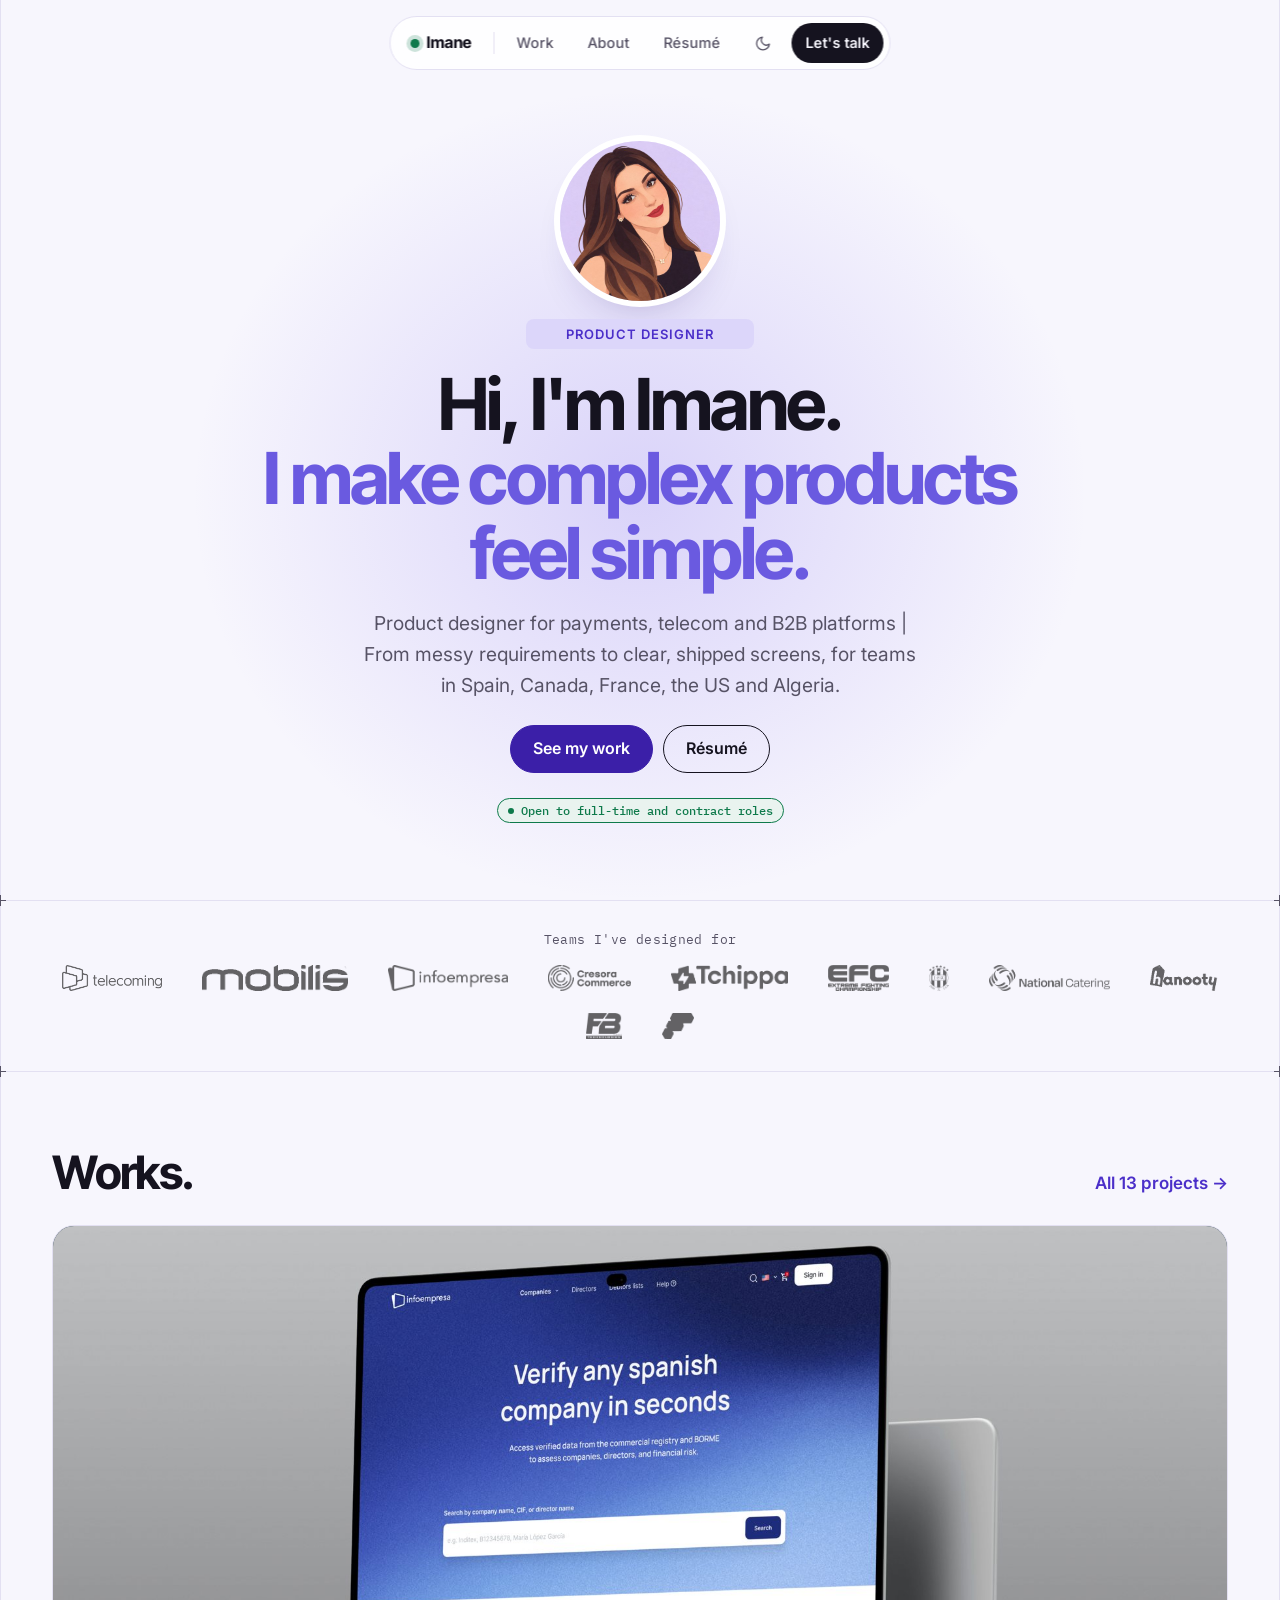
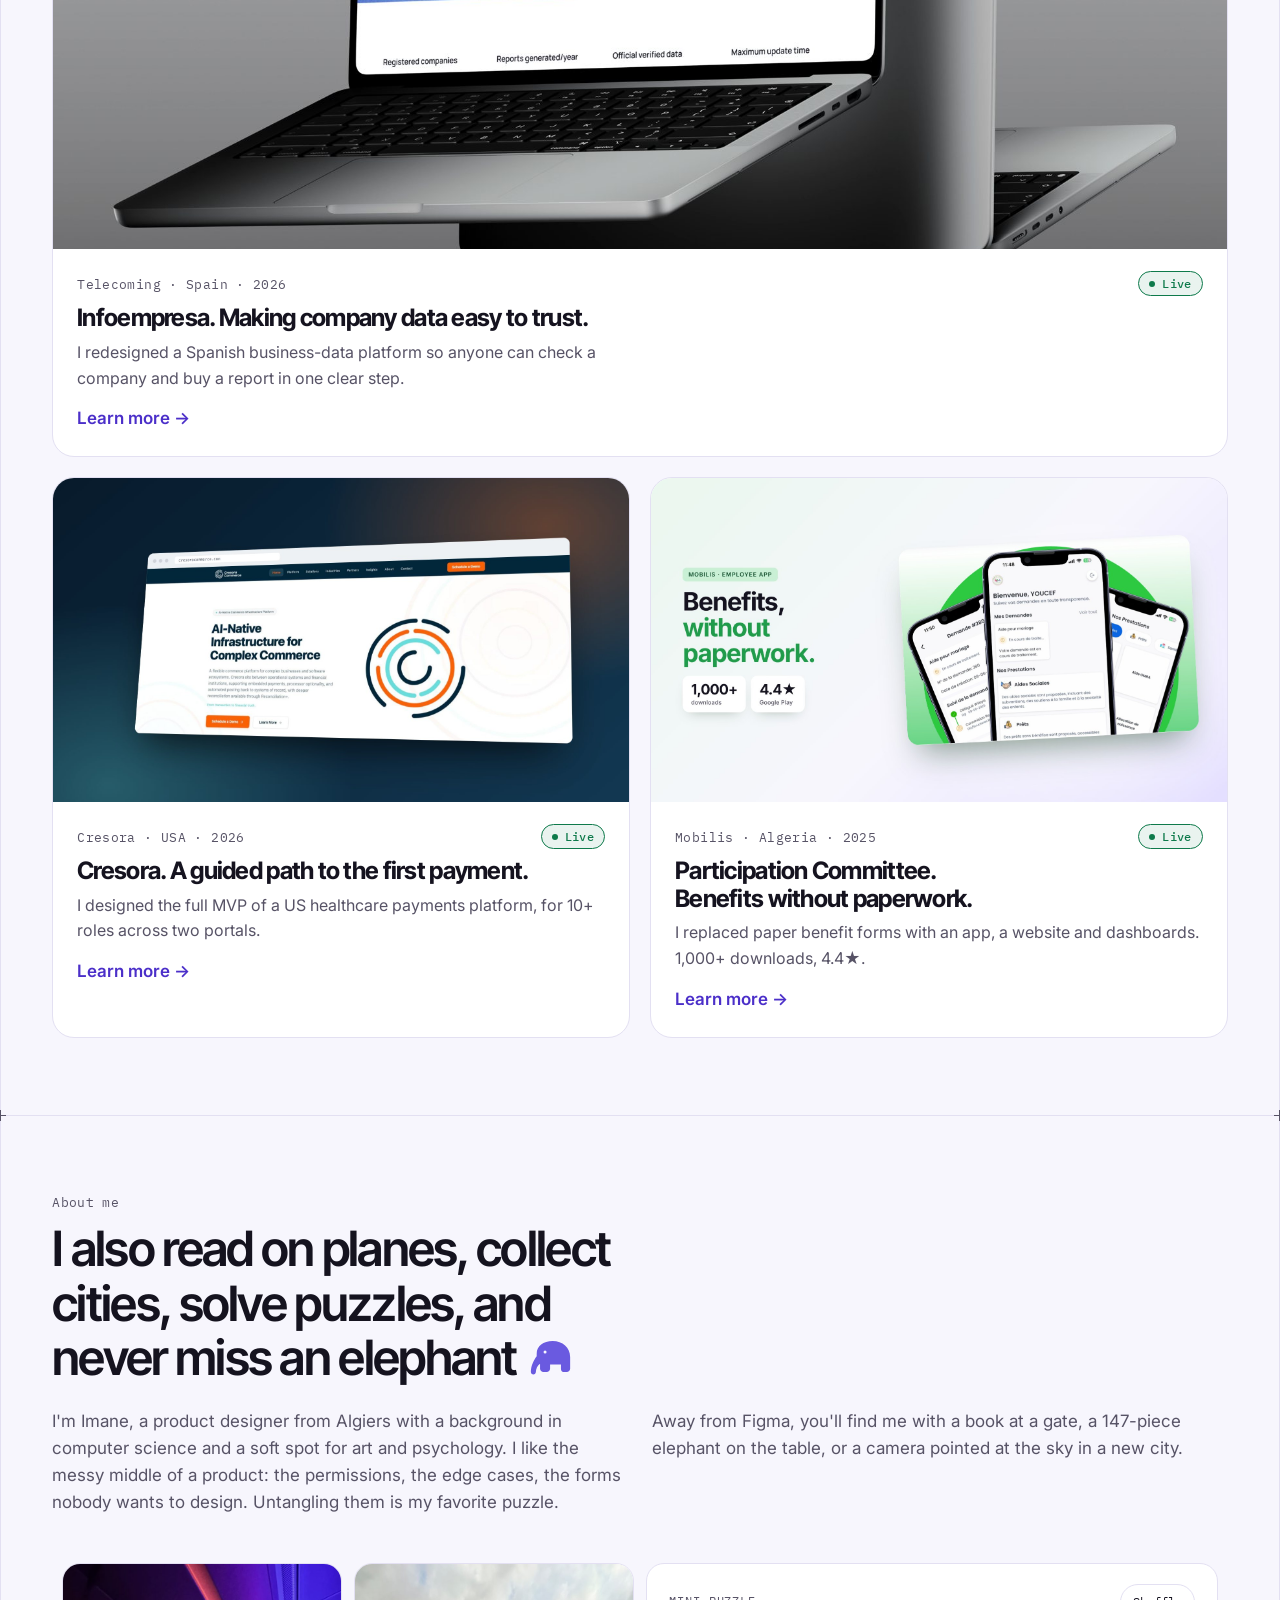
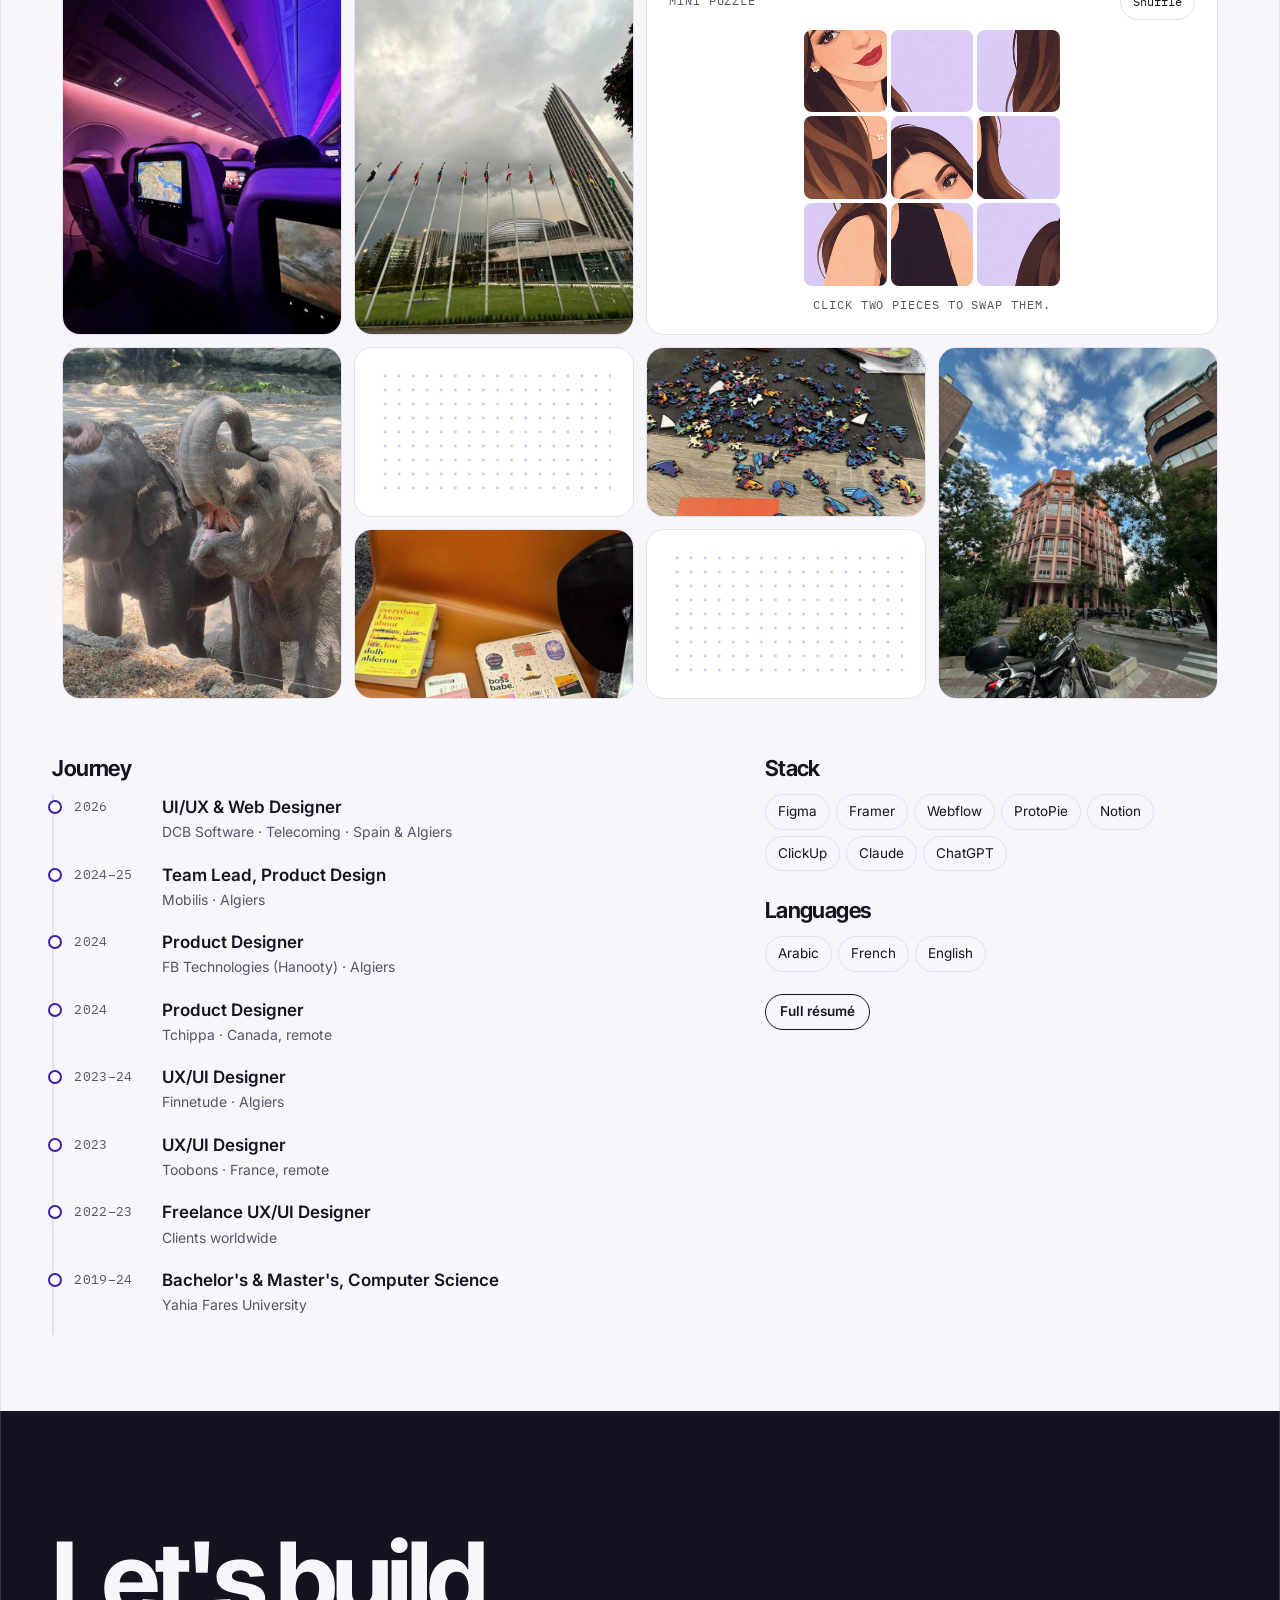
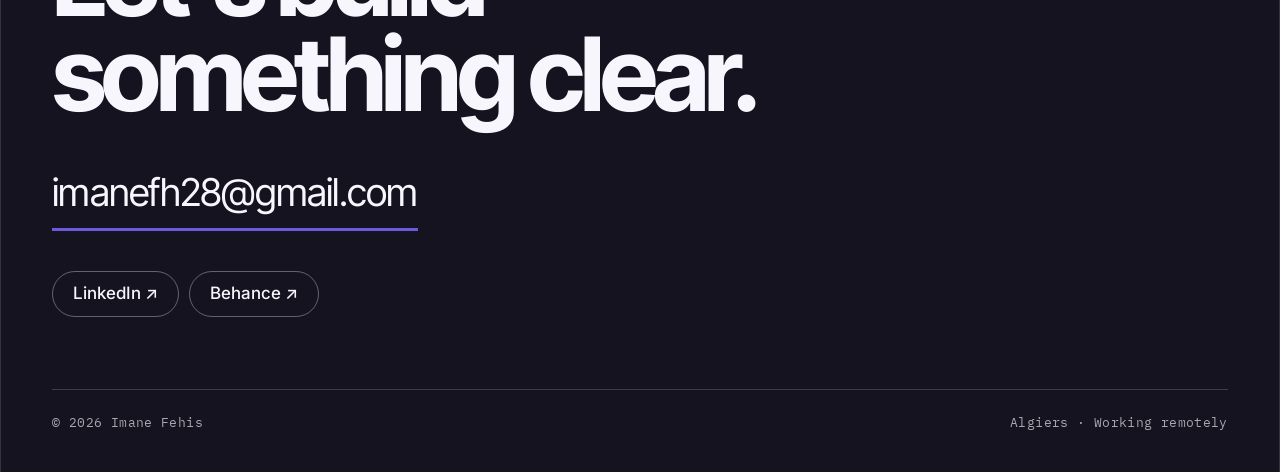
==== commit 74df731a: "Add files via upload" ====
--- a/index.html
+++ b/index.html
@@ -8,7 +8,7 @@
 <link rel="preconnect" href="https://fonts.googleapis.com">
 <link rel="preconnect" href="https://fonts.gstatic.com" crossorigin="">
 <link rel="stylesheet" href="https://fonts.googleapis.com/css2?family=Inter+Tight:wght@500;600;700;800&amp;family=Inter:wght@400;500;600&amp;family=IBM+Plex+Mono:wght@400;500;600&amp;display=swap">
-<link rel="stylesheet" href="style.css?v=14">
+<link rel="stylesheet" href="style.css?v=15">
 </head>
 <body>
 
@@ -155,6 +155,6 @@
   </div>
 </footer>
 
-<script src="main.js?v=9"></script>
+<script src="main.js?v=15"></script>
 </body>
 </html>
--- a/style.css
+++ b/style.css
@@ -729,3 +729,5 @@
 .band.bento .bento-intro p { flex: 1 1 480px; }
 .band.bento .tile { min-height: 0; justify-content: flex-start; padding: 14px 18px; }
 @media (max-width: 760px) { .band.bento { grid-template-columns: repeat(2, minmax(0, 1fr)); } }
+/* One cover size for every case study */
+.cover-band img { aspect-ratio: 16 / 8; object-fit: cover; }
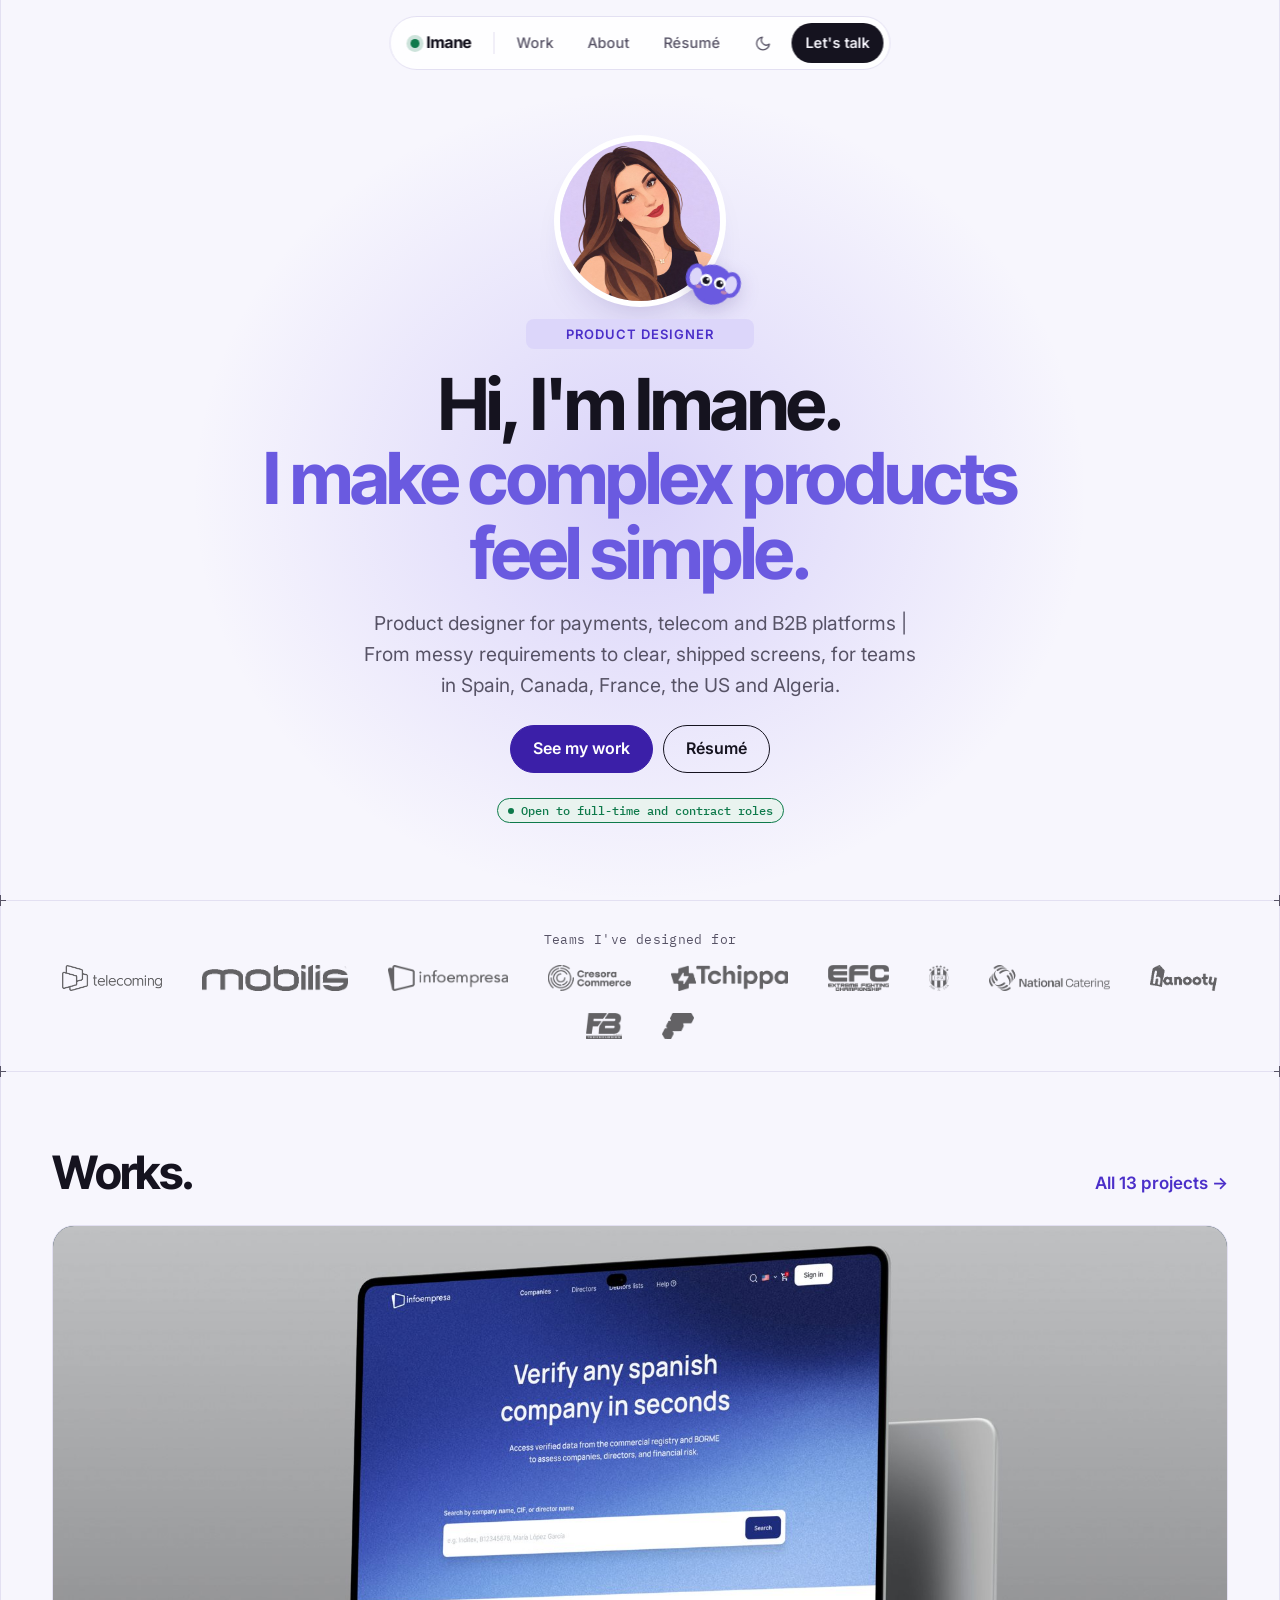
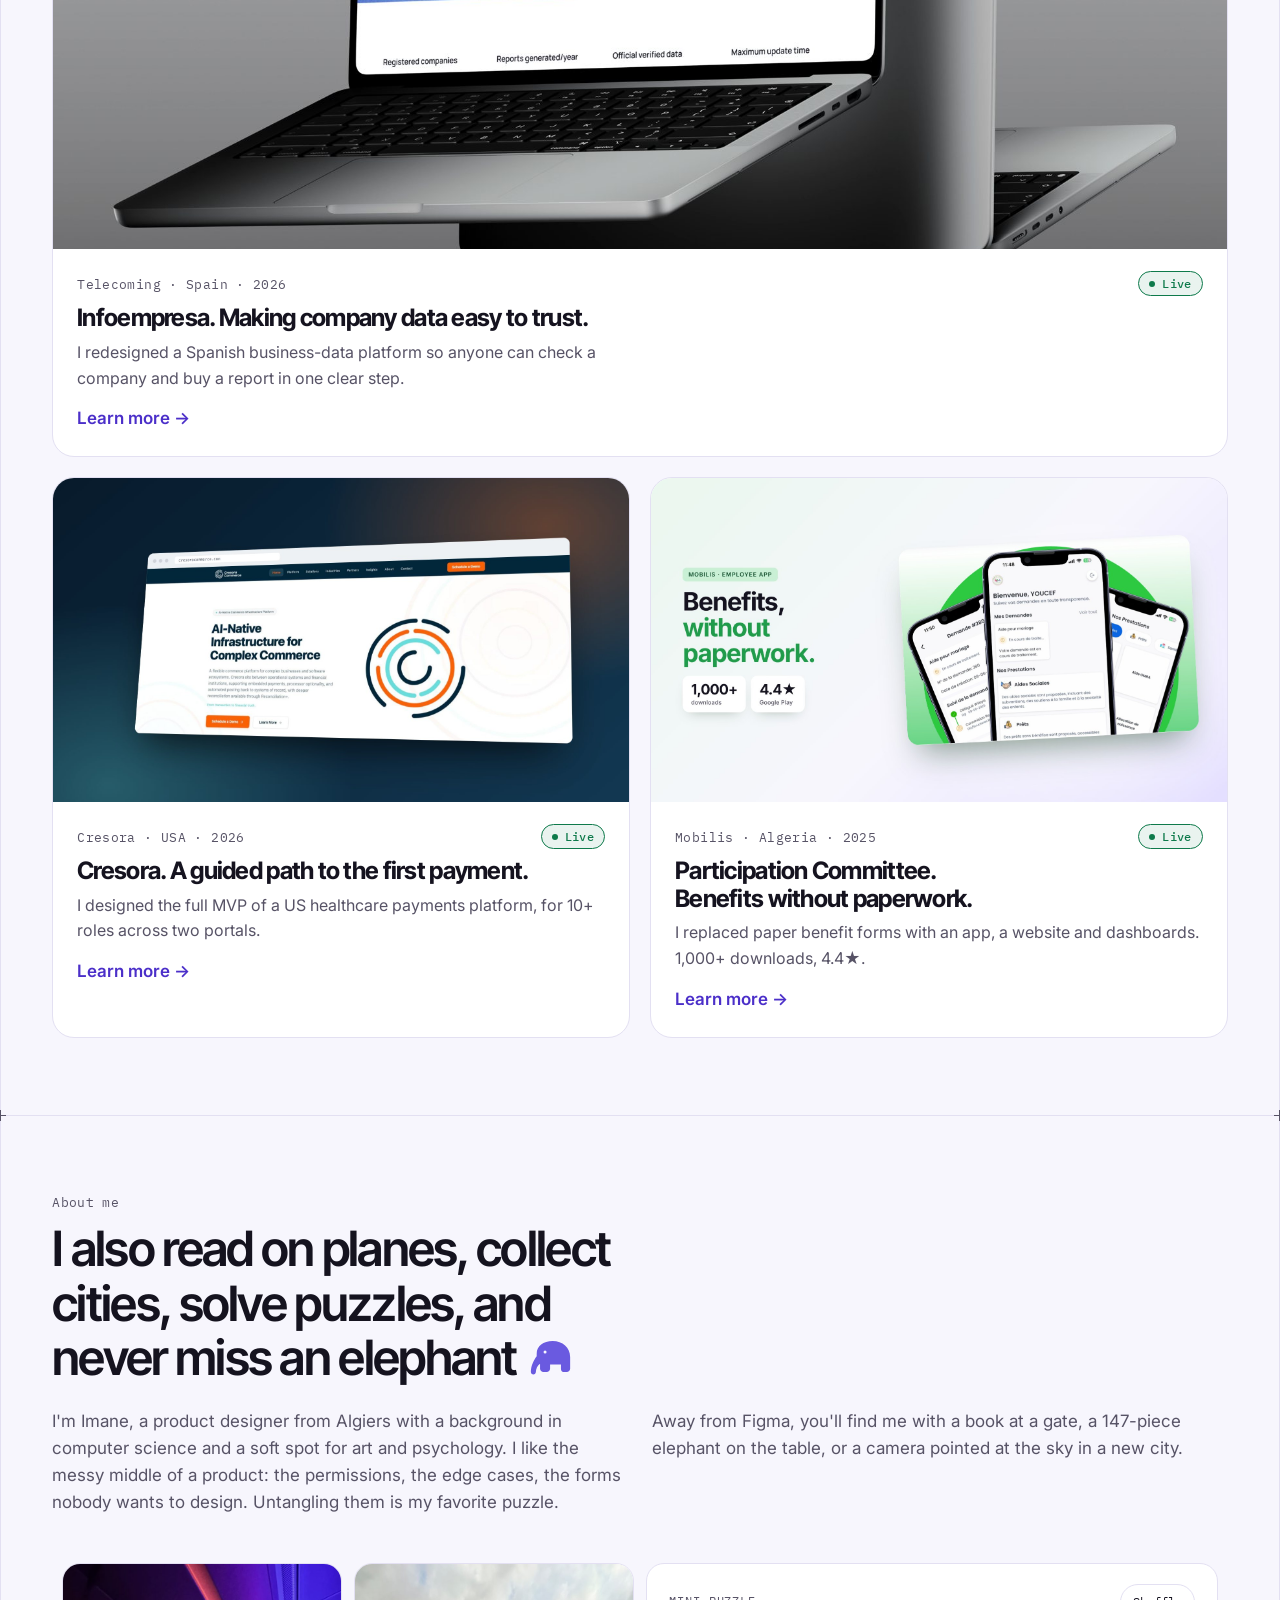
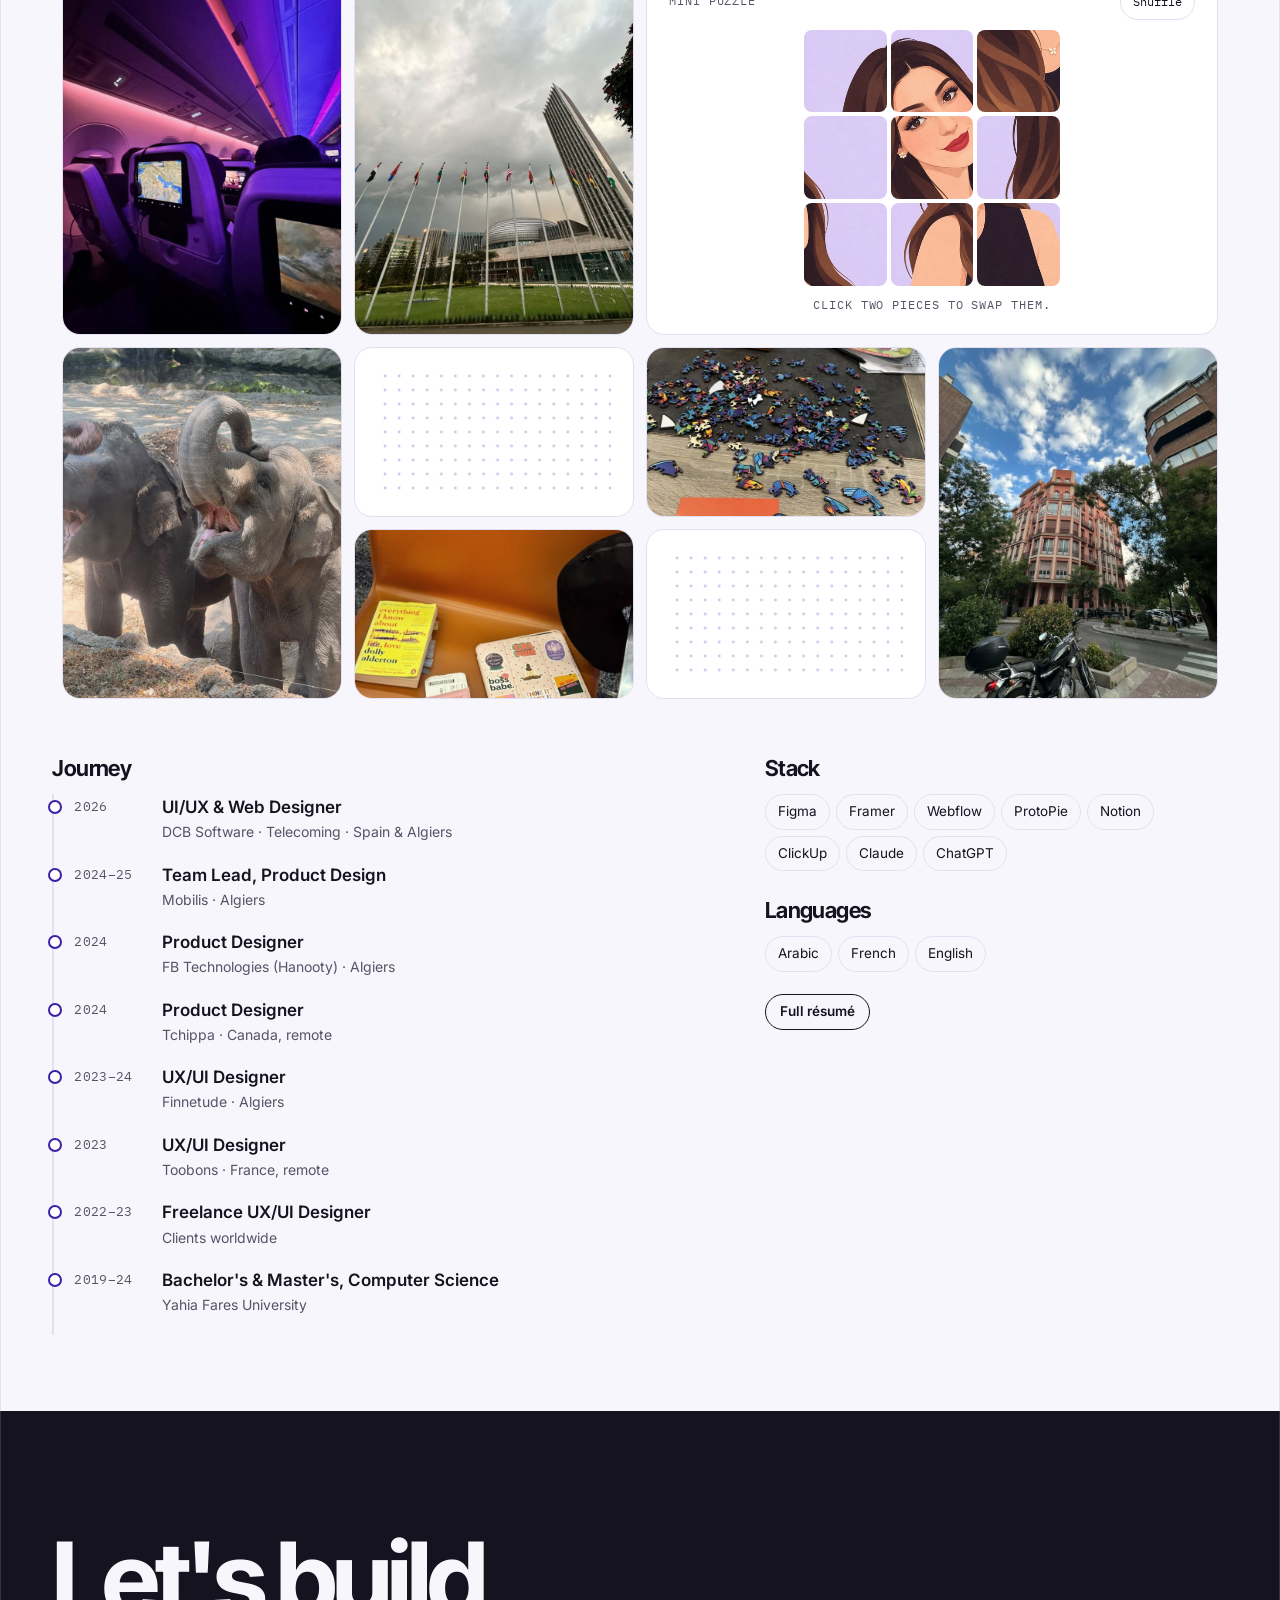
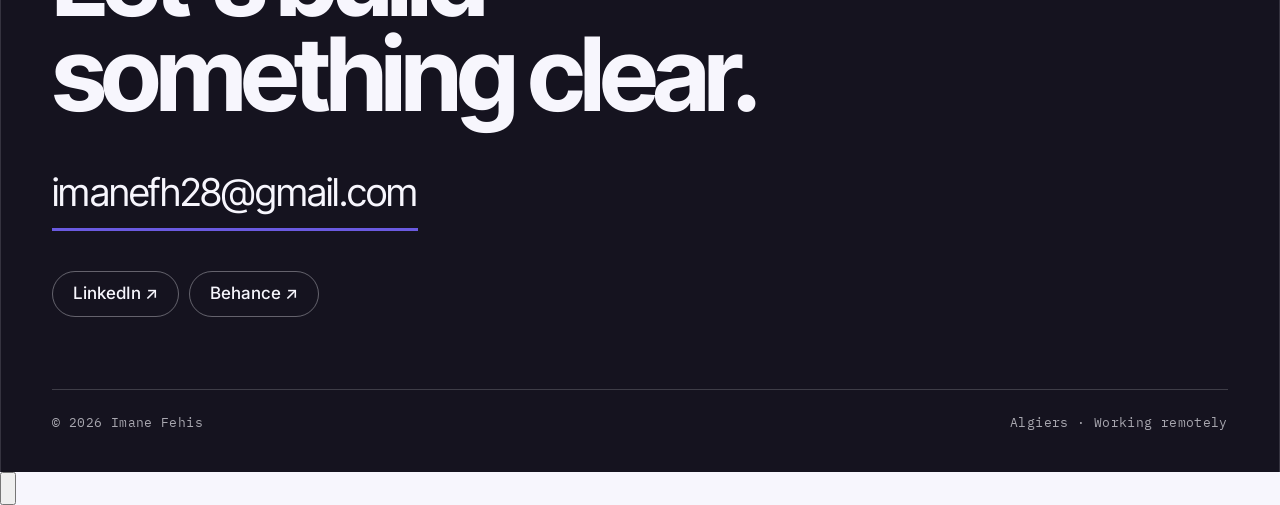
==== commit 2aee2e09: "Add files via upload" ====
--- a/index.html
+++ b/index.html
@@ -8,7 +8,7 @@
 <link rel="preconnect" href="https://fonts.googleapis.com">
 <link rel="preconnect" href="https://fonts.gstatic.com" crossorigin="">
 <link rel="stylesheet" href="https://fonts.googleapis.com/css2?family=Inter+Tight:wght@500;600;700;800&amp;family=Inter:wght@400;500;600&amp;family=IBM+Plex+Mono:wght@400;500;600&amp;display=swap">
-<link rel="stylesheet" href="style.css?v=15">
+<link rel="stylesheet" href="style.css?v=17">
 </head>
 <body>
 
@@ -24,7 +24,12 @@
 
 <main class="frame">
   <section class="hero2" id="top">
-    <div class="avatar-wrap"><img class="avatar" id="avatar" src="avatar.jpg" alt="Illustration of Imane" width="160" height="160"></div>
+    <div class="avatar-wrap"><img class="avatar" id="avatar" src="avatar.jpg" alt="Illustration of Imane" width="160" height="160">
+      <button type="button" class="peek" id="peek" aria-label="Say hi to Imane's elephant">
+        <svg viewBox="0 0 60 50" aria-hidden="true"><g fill="var(--violet)"><circle cx="30" cy="30" r="20"/><ellipse cx="12" cy="26" rx="10" ry="13"/><ellipse cx="48" cy="26" rx="10" ry="13"/><path class="tr" d="M26 40 Q24 50 30 50 Q36 50 34 40 Z"/></g><ellipse cx="12" cy="26" rx="6" ry="9" fill="var(--tint)"/><ellipse cx="48" cy="26" rx="6" ry="9" fill="var(--tint)"/><circle cx="23" cy="27" r="6" fill="#fff"/><circle cx="37" cy="27" r="6" fill="#fff"/><g class="eyes"><circle cx="23" cy="27.5" r="3.6" fill="#15131F"/><circle cx="37" cy="27.5" r="3.6" fill="#15131F"/><circle cx="24.4" cy="26" r="1.2" fill="#fff"/><circle cx="38.4" cy="26" r="1.2" fill="#fff"/></g><ellipse cx="17" cy="35" rx="3" ry="1.8" fill="#F29C93" opacity=".6"/><ellipse cx="43" cy="35" rx="3" ry="1.8" fill="#F29C93" opacity=".6"/></svg>
+      </button>
+      <span class="peek-tip" id="peekTip" role="status"></span>
+    </div>
     <span class="roles" aria-label="Product designer"><span class="roles-track" aria-hidden="true"><span>Product Designer</span><span>UX Researcher</span><span>Design Systems Builder</span><span>B2B &amp; Payments Designer</span><span>Product Designer</span></span></span>
     <h1>Hi, I'm Imane.<br><span class="h1-sub">I make complex products feel simple.</span></h1>
     <p class="lede">Product designer for payments, telecom and B2B platforms | From messy requirements to clear, shipped screens, for teams in Spain, Canada, France, the US and Algeria.</p>
@@ -155,6 +160,14 @@
   </div>
 </footer>
 
-<script src="main.js?v=15"></script>
+
+<div class="ele-buddy" id="eleBuddy" aria-hidden="true">
+  <div class="ele-tip" id="eleTip"></div>
+  <button type="button" class="ele-body" id="eleBody" tabindex="-1" aria-label="Elephant">
+    <svg viewBox="0 0 64 48"><g fill="var(--violet)"><ellipse cx="36" cy="24" rx="20" ry="14"/><circle cx="18" cy="18" r="11"/><rect class="lg" x="24" y="32" width="6" height="12" rx="3"/><rect class="lg lg2" x="44" y="32" width="6" height="12" rx="3"/><path class="tr" d="M10 20 Q4 30 8 40 Q10 43 12 40 Q9 31 14 24 Z"/><path d="M55 20 q6 2 4 8" stroke="var(--violet)" stroke-width="2" fill="none"/></g><ellipse cx="24" cy="15" rx="7" ry="9" fill="var(--tint)"/><circle cx="14" cy="15" r="1.8" fill="var(--ink)"/></svg>
+  </button>
+</div>
+
+<script src="main.js?v=17"></script>
 </body>
 </html>
--- a/style.css
+++ b/style.css
@@ -731,3 +731,14 @@
 @media (max-width: 760px) { .band.bento { grid-template-columns: repeat(2, minmax(0, 1fr)); } }
 /* One cover size for every case study */
 .cover-band img { aspect-ratio: 16 / 8; object-fit: cover; }
+/* Elephant peeking from behind the avatar */
+.avatar-wrap { position: relative; }
+.peek { position: absolute; right: -26px; bottom: 6px; width: 60px; height: 50px; padding: 0; border: 0; background: none; cursor: pointer; z-index: 2; transform: rotate(14deg) translateY(10px); transition: transform .35s cubic-bezier(.3,1.6,.5,1); }
+.peek svg { width: 100%; height: 100%; display: block; filter: drop-shadow(0 6px 10px rgba(40,20,110,.2)); }
+.peek:hover, .peek:focus-visible, .avatar-wrap.hi .peek { transform: rotate(4deg) translateY(-4px); }
+.peek .tr { transform-origin: 30px 40px; transition: transform .35s cubic-bezier(.3,1.6,.5,1); }
+.avatar-wrap.hi .peek .tr { transform: rotate(-120deg); }
+.peek .eyes { transition: transform .1s linear; }
+.peek-tip { position: absolute; left: calc(100% + 30px); bottom: 20px; white-space: nowrap; font-size: 14px; font-weight: 500; color: var(--ink); background: var(--sheet); border: 1px solid var(--line); border-radius: 14px 14px 14px 4px; padding: 8px 14px; box-shadow: var(--shadow); opacity: 0; transform: translateY(6px); transition: opacity .2s, transform .2s; pointer-events: none; }
+.avatar-wrap.hi .peek-tip { opacity: 1; transform: none; }
+@media (max-width: 700px) { .peek-tip { left: 50%; bottom: auto; top: calc(100% + 12px); transform: translate(-50%, 6px); white-space: normal; width: 230px; text-align: center; } .avatar-wrap.hi .peek-tip { transform: translate(-50%, 0); } }
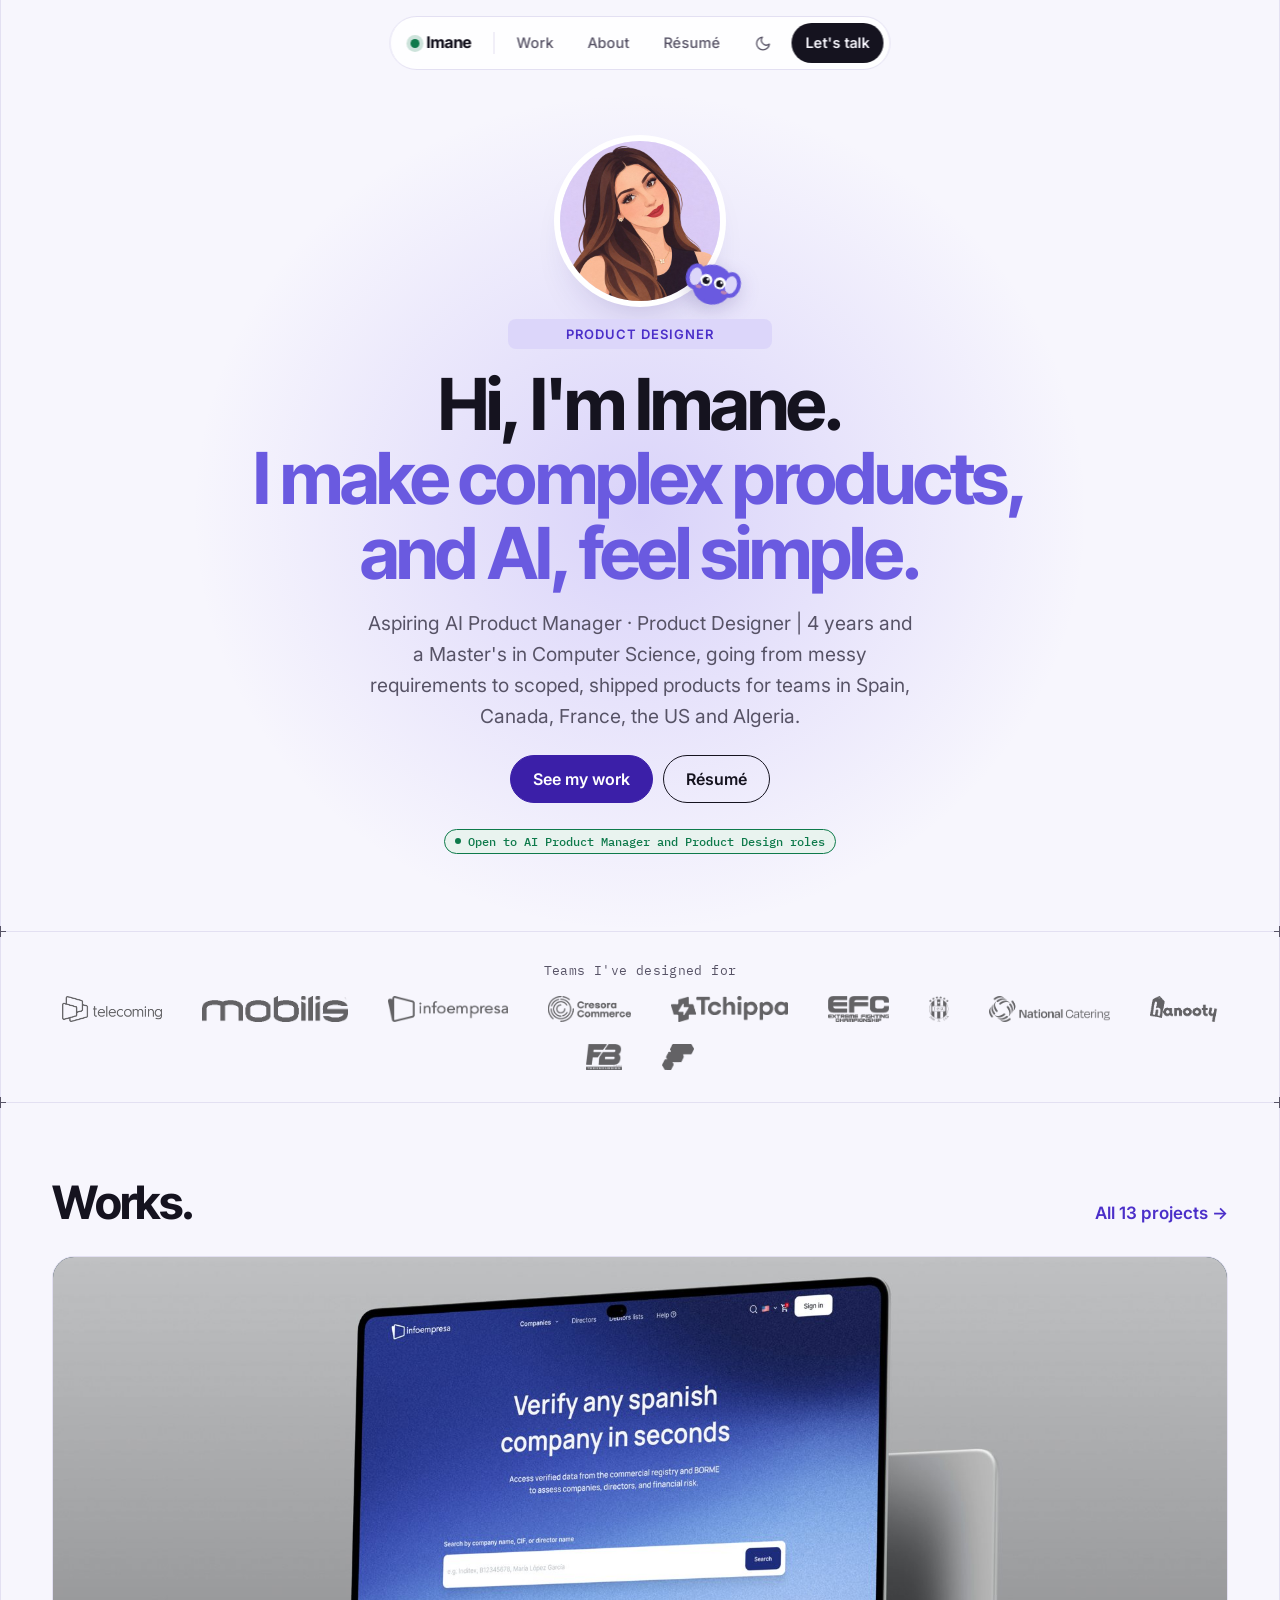
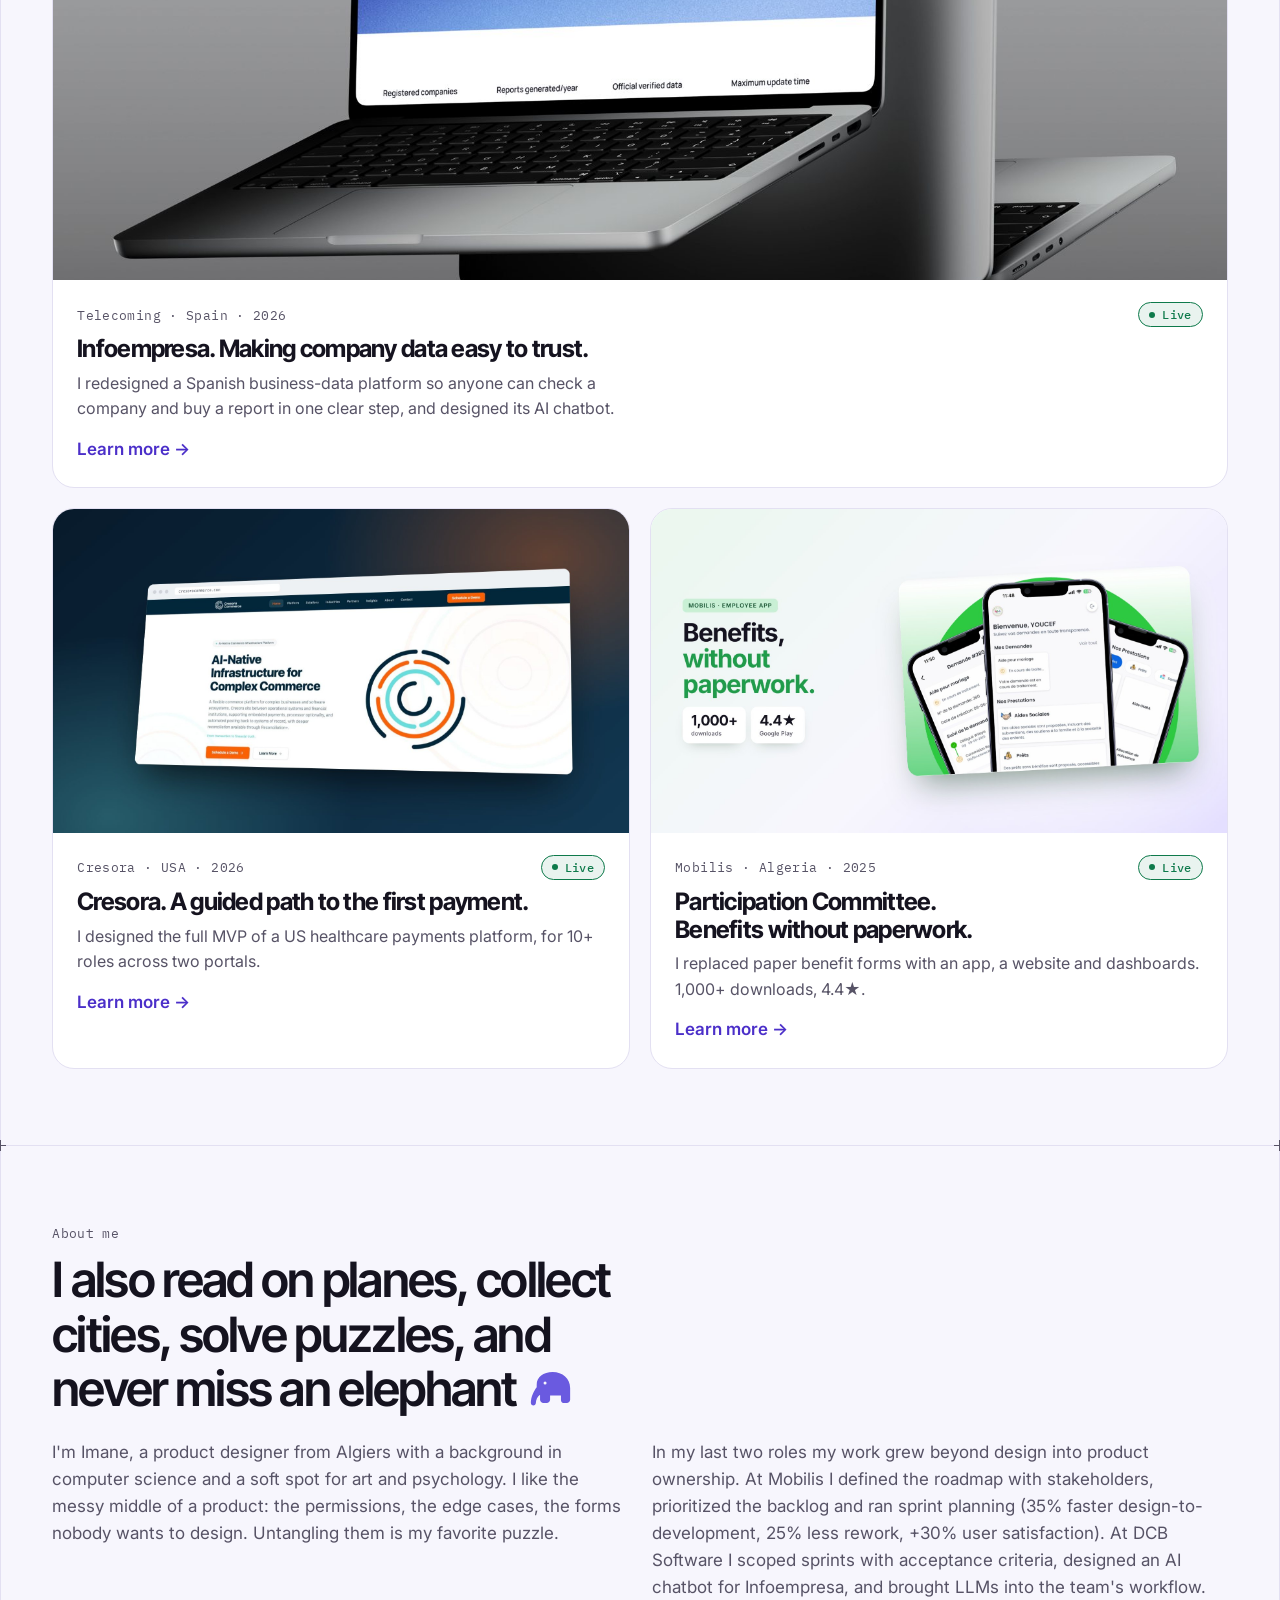
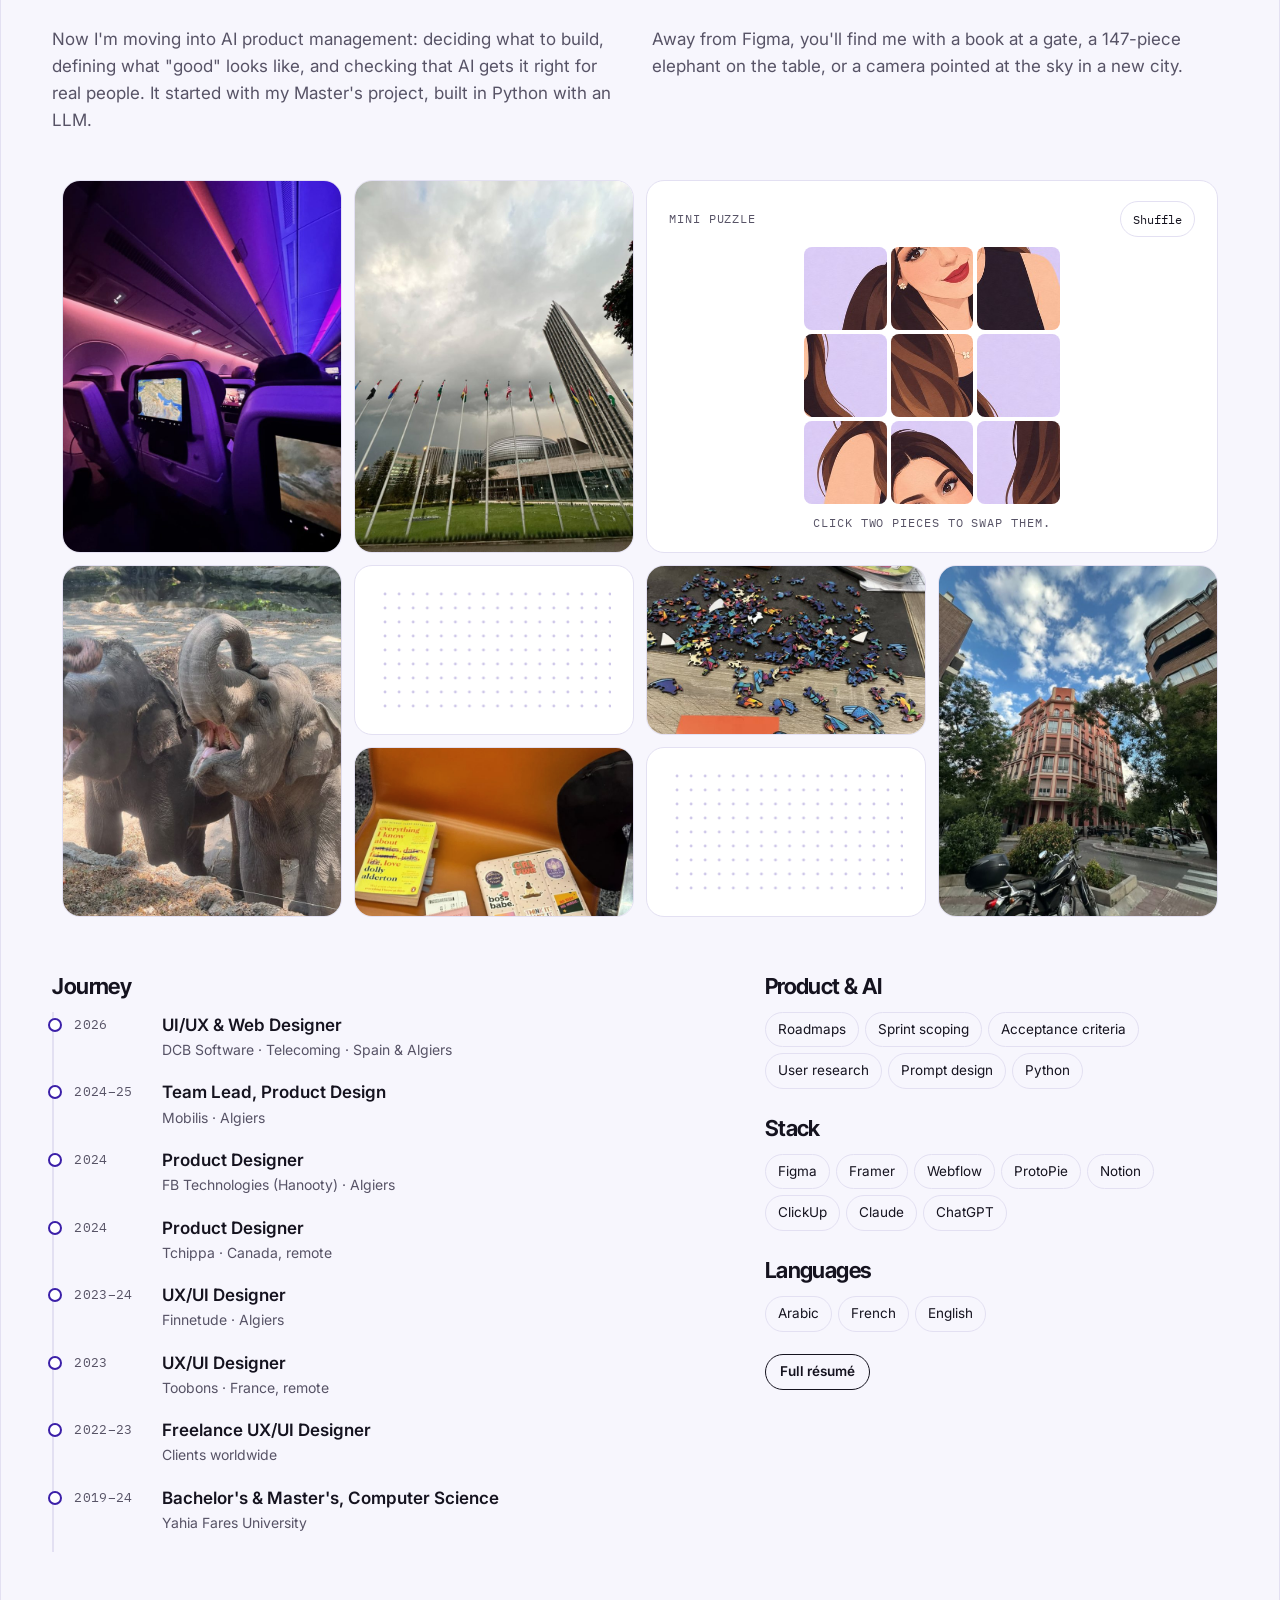
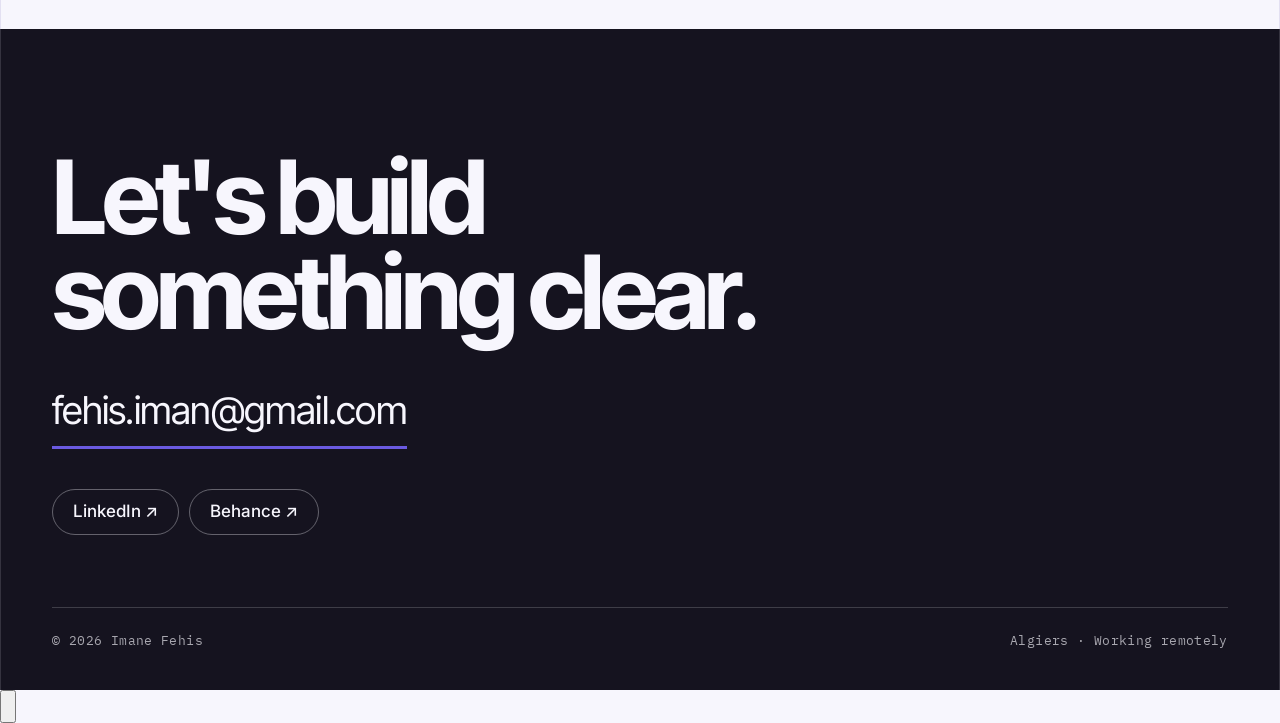
==== commit b467610f: "Add files via upload" ====
--- a/index.html
+++ b/index.html
@@ -3,8 +3,8 @@
 <head>
 <meta charset="utf-8">
 <meta name="viewport" content="width=device-width, initial-scale=1">
-<title>Imane Fehis Portfolio</title>
-<meta name="description" content="Imane Fehis, product designer for payments, telecom and B2B platforms.">
+<title>Imane Fehis · Aspiring AI Product Manager · Product Designer</title>
+<meta name="description" content="Imane Fehis, product designer moving into AI product management, for payments, telecom and B2B platforms.">
 <link rel="preconnect" href="https://fonts.googleapis.com">
 <link rel="preconnect" href="https://fonts.gstatic.com" crossorigin="">
 <link rel="stylesheet" href="https://fonts.googleapis.com/css2?family=Inter+Tight:wght@500;600;700;800&amp;family=Inter:wght@400;500;600&amp;family=IBM+Plex+Mono:wght@400;500;600&amp;display=swap">
@@ -30,14 +30,14 @@
       </button>
       <span class="peek-tip" id="peekTip" role="status"></span>
     </div>
-    <span class="roles" aria-label="Product designer"><span class="roles-track" aria-hidden="true"><span>Product Designer</span><span>UX Researcher</span><span>Design Systems Builder</span><span>B2B &amp; Payments Designer</span><span>Product Designer</span></span></span>
-    <h1>Hi, I'm Imane.<br><span class="h1-sub">I make complex products feel simple.</span></h1>
-    <p class="lede">Product designer for payments, telecom and B2B platforms | From messy requirements to clear, shipped screens, for teams in Spain, Canada, France, the US and Algeria.</p>
+    <span class="roles" aria-label="Product designer and aspiring AI product manager"><span class="roles-track" aria-hidden="true"><span>Product Designer</span><span>Aspiring AI Product Manager</span><span>UX Researcher</span><span>Design Systems Builder</span><span>Product Designer</span></span></span>
+    <h1>Hi, I'm Imane.<br><span class="h1-sub">I make complex products, and AI, feel simple.</span></h1>
+    <p class="lede">Aspiring AI Product Manager · Product Designer | 4 years and a Master's in Computer Science, going from messy requirements to scoped, shipped products for teams in Spain, Canada, France, the US and Algeria.</p>
     <div class="actions">
       <a class="btn primary magnetic" href="#work">See my work</a>
       <a class="btn" href="resume.pdf" target="_blank" rel="noopener">Résumé</a>
     </div>
-    <p class="avail"><span class="chip ok">Open to full-time and contract roles</span></p>
+    <p class="avail"><span class="chip ok">Open to AI Product Manager and Product Design roles</span></p>
   </section>
 
   <section class="band logos reveal" aria-label="Teams I've designed for">
@@ -69,7 +69,7 @@
           <div class="pc-body">
             <div class="pc-meta mono"><span>Telecoming · Spain · 2026</span><span class="chip ok">Live</span></div>
             <h3>Infoempresa. Making company data easy to trust.</h3>
-            <p>I redesigned a Spanish business-data platform so anyone can check a company and buy a report in one clear step.</p>
+            <p>I redesigned a Spanish business-data platform so anyone can check a company and buy a report in one clear step, and designed its AI chatbot.</p>
             <span class="more">Learn more →</span>
           </div>
         </a>
@@ -101,6 +101,8 @@
       <h2 class="about-h reveal">I also read on planes, collect cities, solve puzzles, and never miss an elephant <svg class="ele" viewBox="0 0 64 48" aria-hidden="true"><path d="M14 18c0-9 8-15 19-15 12 0 21 8 21 19v14c0 2-2 4-4 4h-4c-2 0-3-2-3-4v-5H30v5c0 2-2 4-4 4h-4c-2 0-4-2-4-4V30c-3 2-5 6-5 10 0 2-2 3-3 3s-3-1-3-3c0-8 4-15 7-19z" fill="currentColor"/><circle cx="24" cy="16" r="1.8" fill="var(--paper)"/></svg></h2>
       <div class="about-copy reveal">
         <p>I'm Imane, a product designer from Algiers with a background in computer science and a soft spot for art and psychology. I like the messy middle of a product: the permissions, the edge cases, the forms nobody wants to design. Untangling them is my favorite puzzle.</p>
+        <p>In my last two roles my work grew beyond design into product ownership. At Mobilis I defined the roadmap with stakeholders, prioritized the backlog and ran sprint planning (35% faster design-to-development, 25% less rework, +30% user satisfaction). At DCB Software I scoped sprints with acceptance criteria, designed an AI chatbot for Infoempresa, and brought LLMs into the team's workflow.</p>
+        <p>Now I'm moving into AI product management: deciding what to build, defining what "good" looks like, and checking that AI gets it right for real people. It started with my Master's project, built in Python with an LLM.</p>
         <p>Away from Figma, you'll find me with a book at a gate, a 147-piece elephant on the table, or a camera pointed at the sky in a new city.</p>
       </div>
 
@@ -135,7 +137,9 @@
           </ol>
         </div>
         <div>
-          <h3>Stack</h3>
+          <h3>Product &amp; AI</h3>
+          <div class="pills stack"><span>Roadmaps</span><span>Sprint scoping</span><span>Acceptance criteria</span><span>User research</span><span>Prompt design</span><span>Python</span></div>
+          <h3 style="margin-top: 28px;">Stack</h3>
           <div class="pills stack"><span>Figma</span><span>Framer</span><span>Webflow</span><span>ProtoPie</span><span>Notion</span><span>ClickUp</span><span>Claude</span><span>ChatGPT</span></div>
           <h3 style="margin-top: 28px;">Languages</h3>
           <div class="pills stack"><span>Arabic</span><span>French</span><span>English</span></div>
@@ -150,7 +154,7 @@
   <div class="frame" style="border-color: color-mix(in srgb, var(--paper) 14%, transparent);">
     <div class="inner">
       <h2>Let's build something clear.</h2>
-      <a class="mail" href="mailto:imanefh28@gmail.com">imanefh28@gmail.com</a>
+      <a class="mail" href="mailto:fehis.iman@gmail.com">fehis.iman@gmail.com</a>
       <div class="links">
         <a href="https://www.linkedin.com/in/fehis-imane/">LinkedIn ↗</a>
         <a href="https://www.behance.net/imanefh">Behance ↗</a>
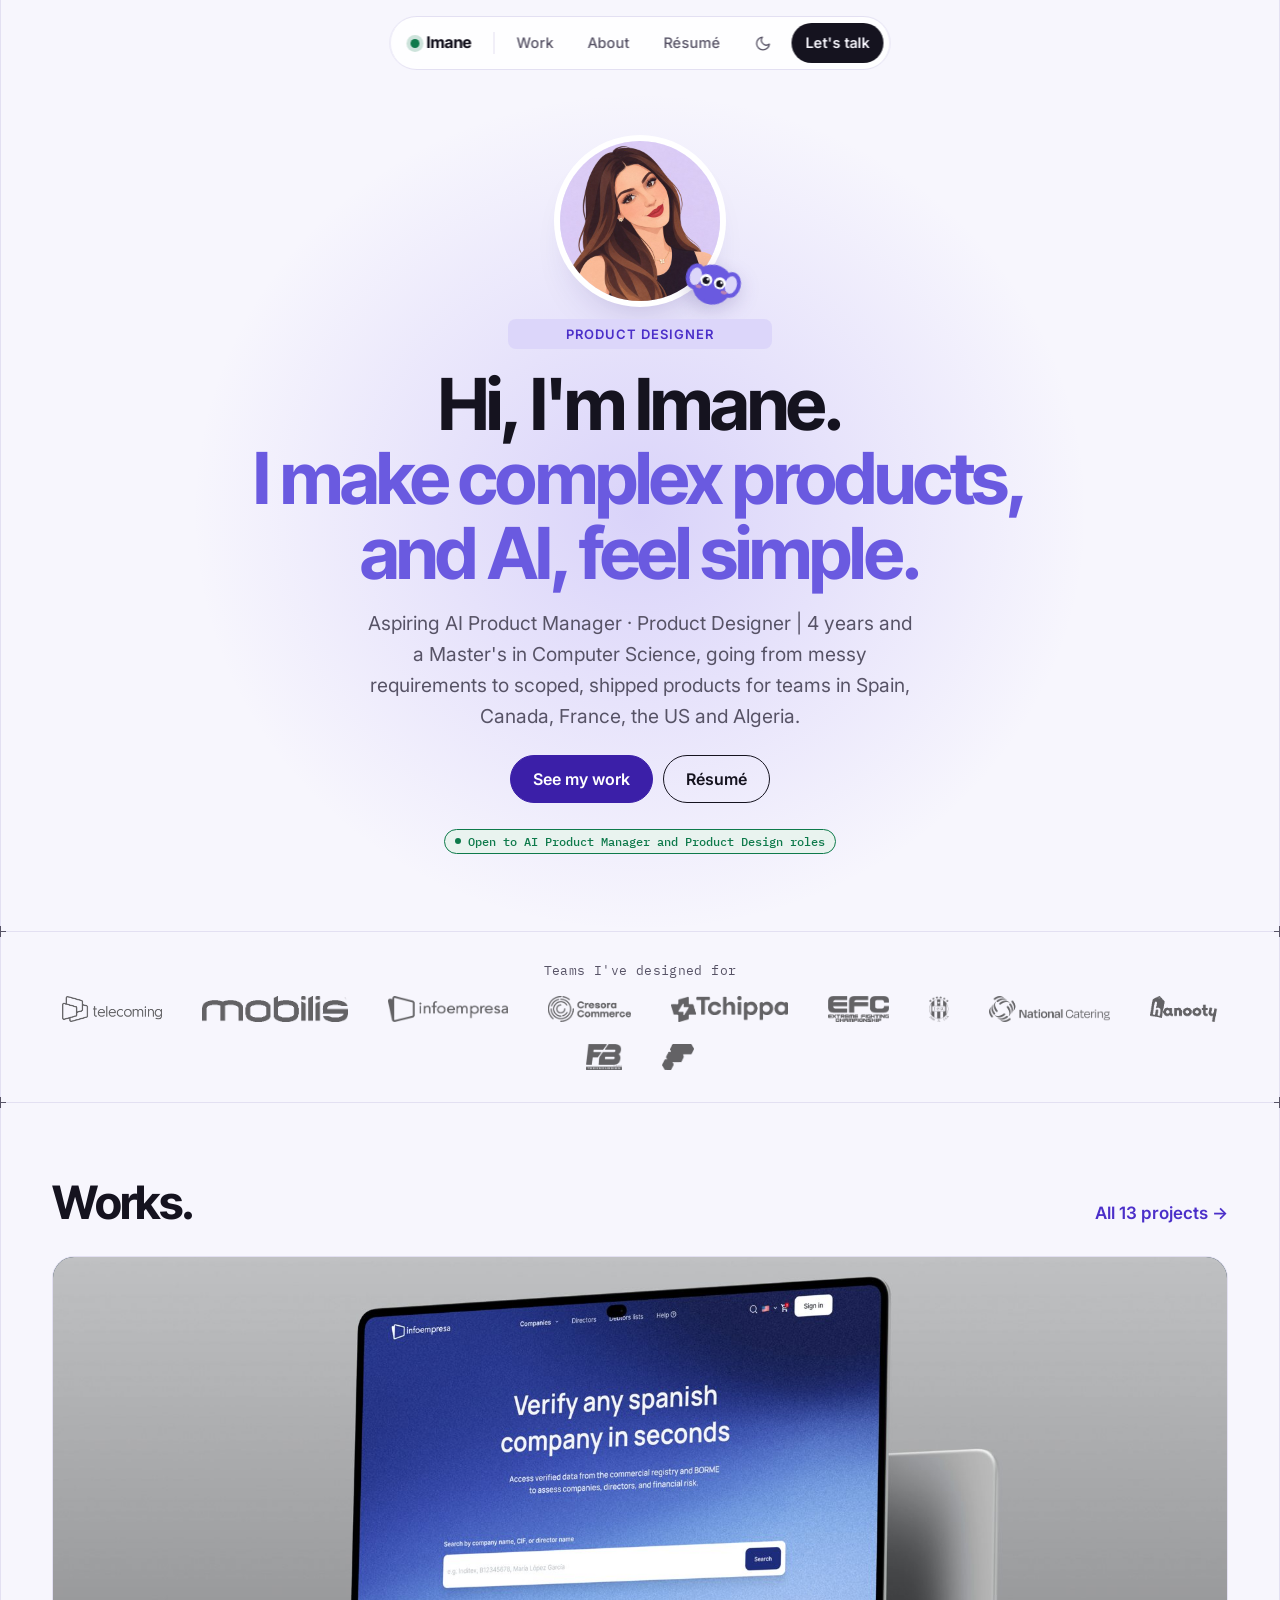
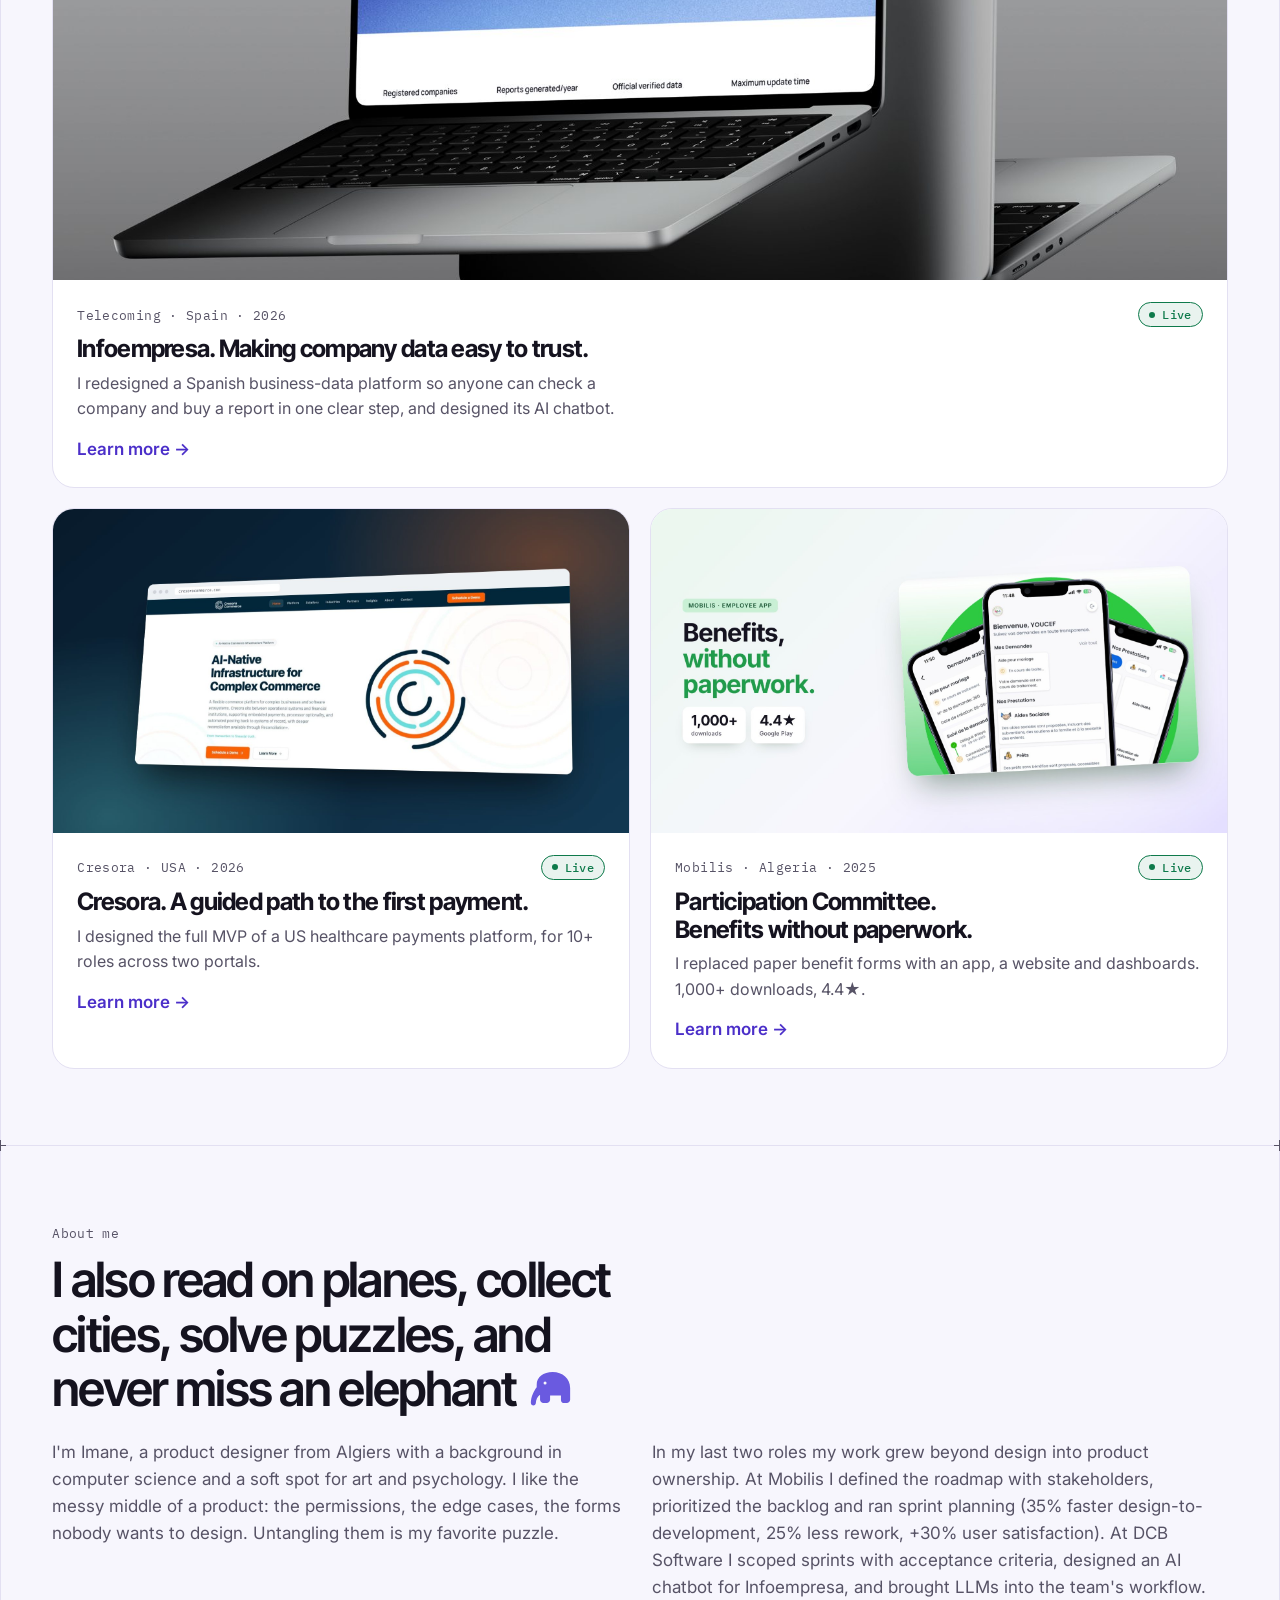
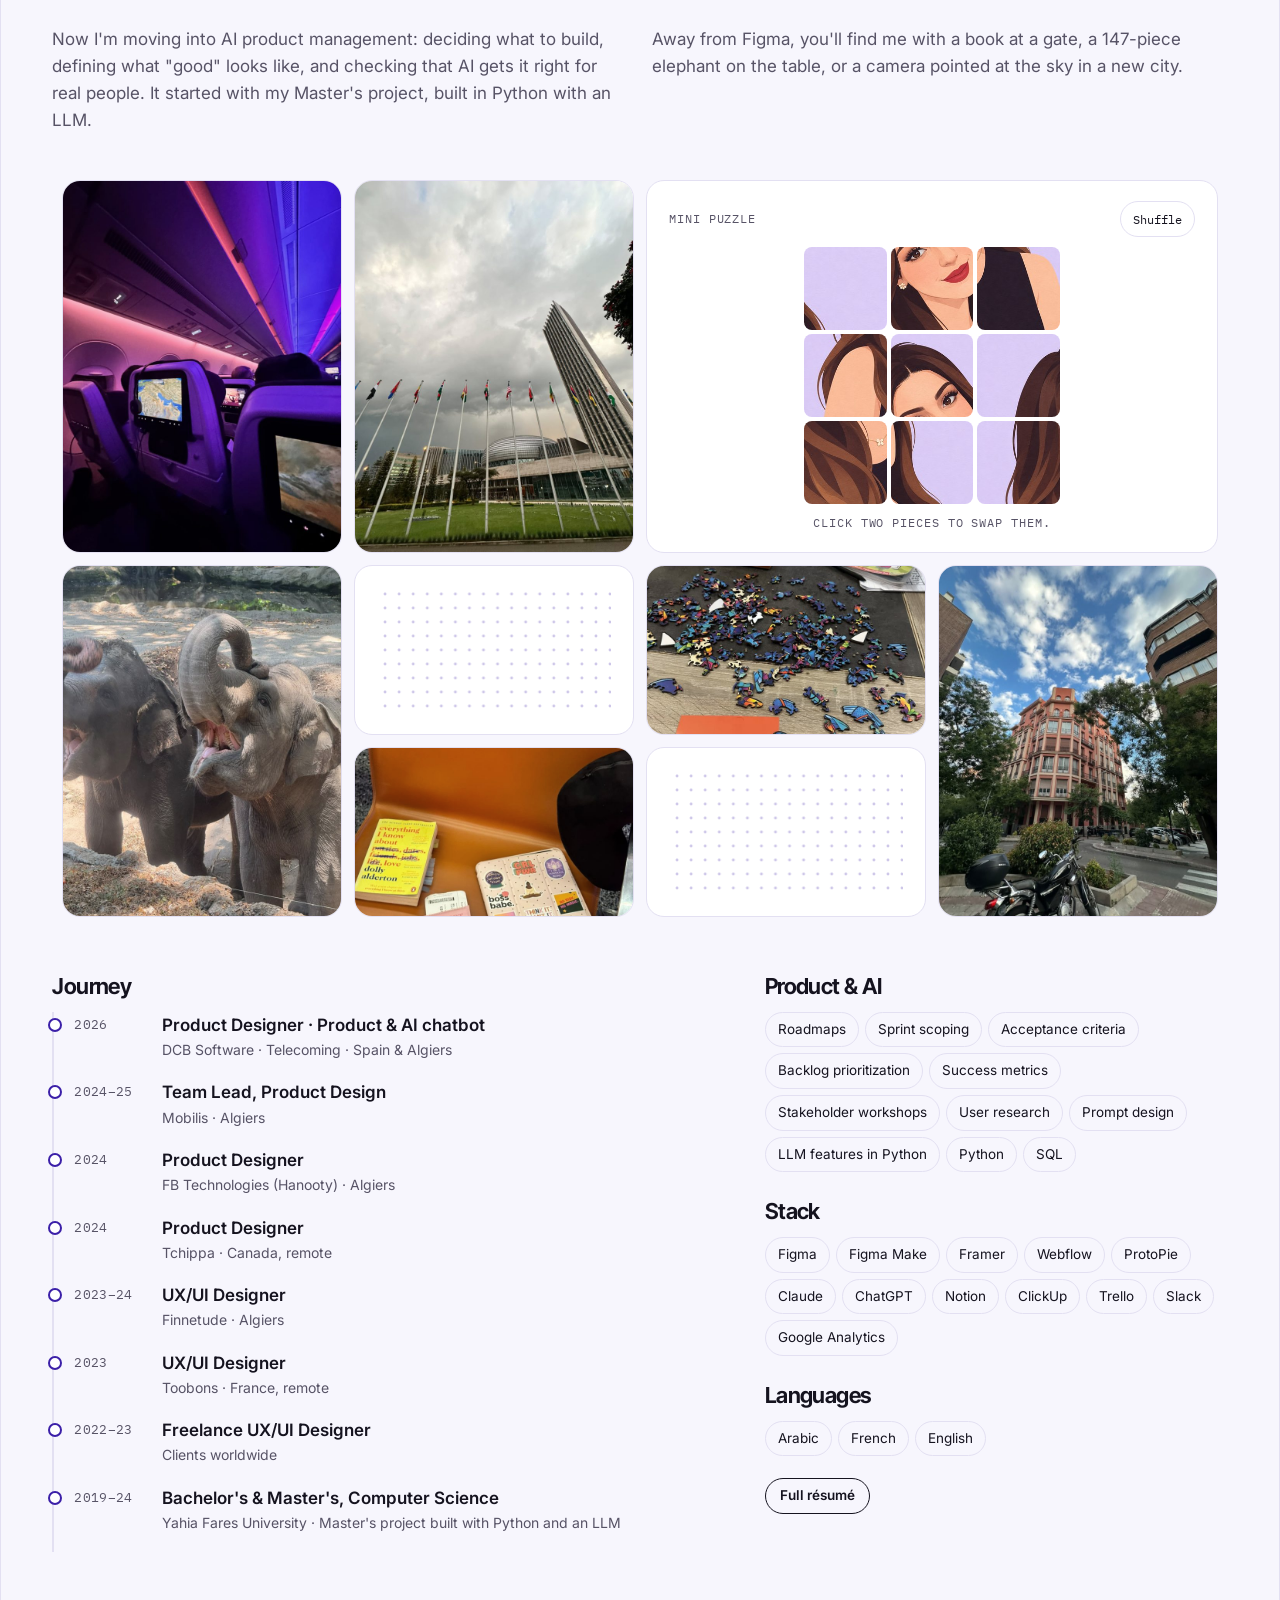
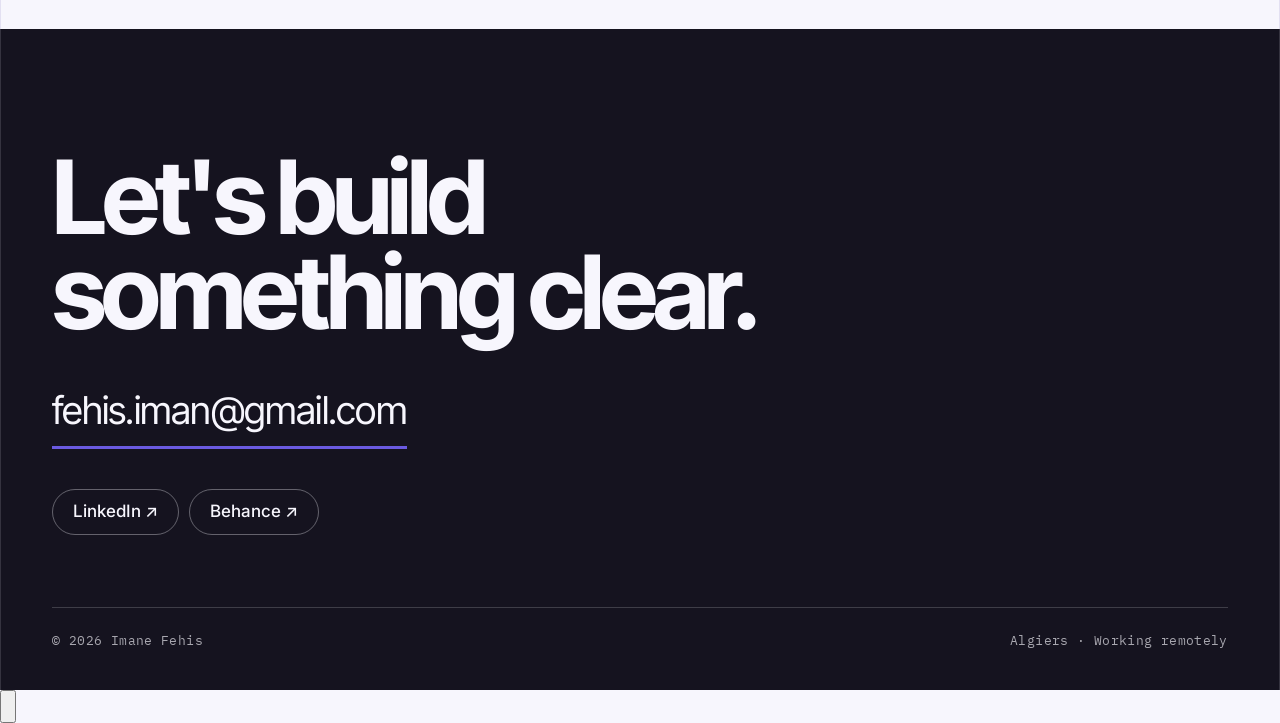
==== commit 142007c7: "Add files via upload" ====
--- a/index.html
+++ b/index.html
@@ -126,21 +126,21 @@
         <div>
           <h3>Journey</h3>
           <ol class="journey">
-            <li><span class="mono">2026</span><div><b>UI/UX &amp; Web Designer</b><small>DCB Software · Telecoming · Spain &amp; Algiers</small></div></li>
+            <li><span class="mono">2026</span><div><b>Product Designer · Product &amp; AI chatbot</b><small>DCB Software · Telecoming · Spain &amp; Algiers</small></div></li>
             <li><span class="mono">2024–25</span><div><b>Team Lead, Product Design</b><small>Mobilis · Algiers</small></div></li>
             <li><span class="mono">2024</span><div><b>Product Designer</b><small>FB Technologies (Hanooty) · Algiers</small></div></li>
             <li><span class="mono">2024</span><div><b>Product Designer</b><small>Tchippa · Canada, remote</small></div></li>
             <li><span class="mono">2023–24</span><div><b>UX/UI Designer</b><small>Finnetude · Algiers</small></div></li>
             <li><span class="mono">2023</span><div><b>UX/UI Designer</b><small>Toobons · France, remote</small></div></li>
             <li><span class="mono">2022–23</span><div><b>Freelance UX/UI Designer</b><small>Clients worldwide</small></div></li>
-            <li><span class="mono">2019–24</span><div><b>Bachelor's &amp; Master's, Computer Science</b><small>Yahia Fares University</small></div></li>
+            <li><span class="mono">2019–24</span><div><b>Bachelor's &amp; Master's, Computer Science</b><small>Yahia Fares University · Master's project built with Python and an LLM</small></div></li>
           </ol>
         </div>
         <div>
           <h3>Product &amp; AI</h3>
-          <div class="pills stack"><span>Roadmaps</span><span>Sprint scoping</span><span>Acceptance criteria</span><span>User research</span><span>Prompt design</span><span>Python</span></div>
+          <div class="pills stack"><span>Roadmaps</span><span>Sprint scoping</span><span>Acceptance criteria</span><span>Backlog prioritization</span><span>Success metrics</span><span>Stakeholder workshops</span><span>User research</span><span>Prompt design</span><span>LLM features in Python</span><span>Python</span><span>SQL</span></div>
           <h3 style="margin-top: 28px;">Stack</h3>
-          <div class="pills stack"><span>Figma</span><span>Framer</span><span>Webflow</span><span>ProtoPie</span><span>Notion</span><span>ClickUp</span><span>Claude</span><span>ChatGPT</span></div>
+          <div class="pills stack"><span>Figma</span><span>Figma Make</span><span>Framer</span><span>Webflow</span><span>ProtoPie</span><span>Claude</span><span>ChatGPT</span><span>Notion</span><span>ClickUp</span><span>Trello</span><span>Slack</span><span>Google Analytics</span></div>
           <h3 style="margin-top: 28px;">Languages</h3>
           <div class="pills stack"><span>Arabic</span><span>French</span><span>English</span></div>
           <p style="margin-top: 22px;"><a class="btn small" href="resume.pdf" target="_blank" rel="noopener">Full résumé</a></p>
